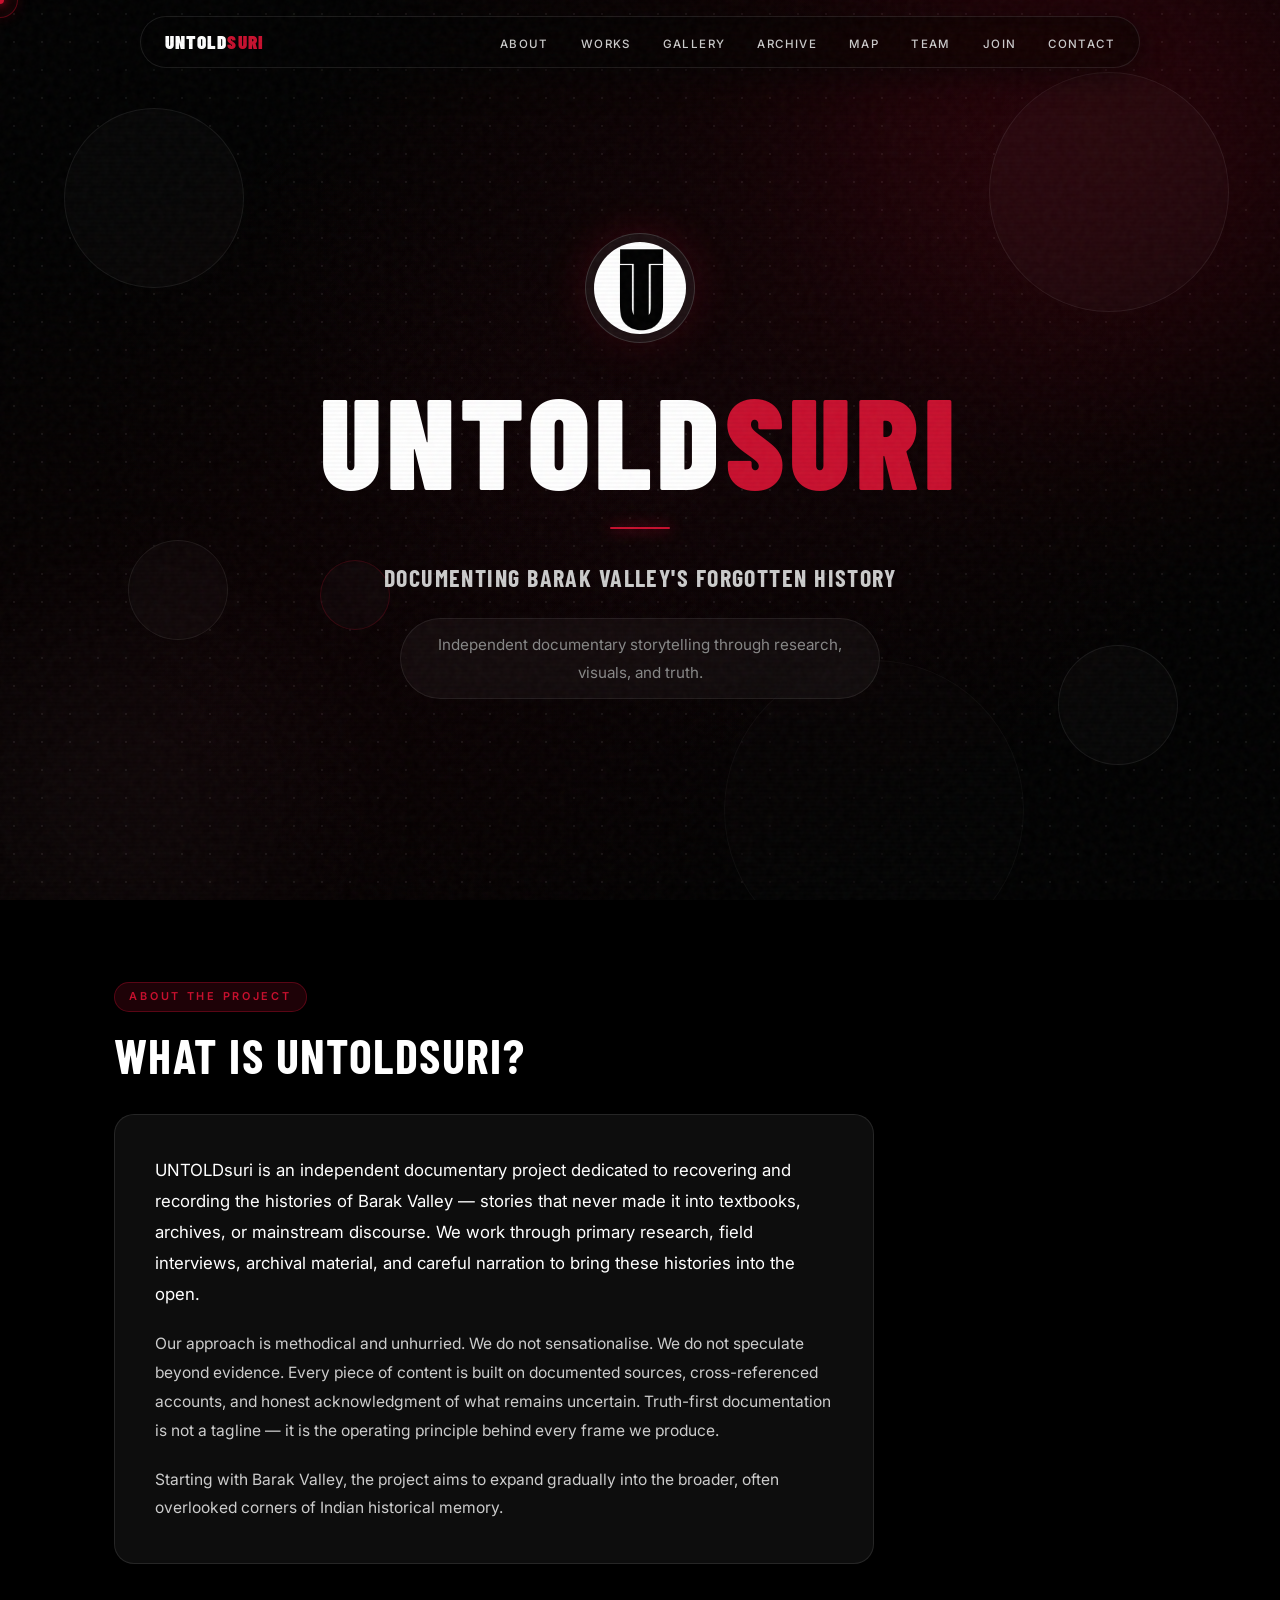
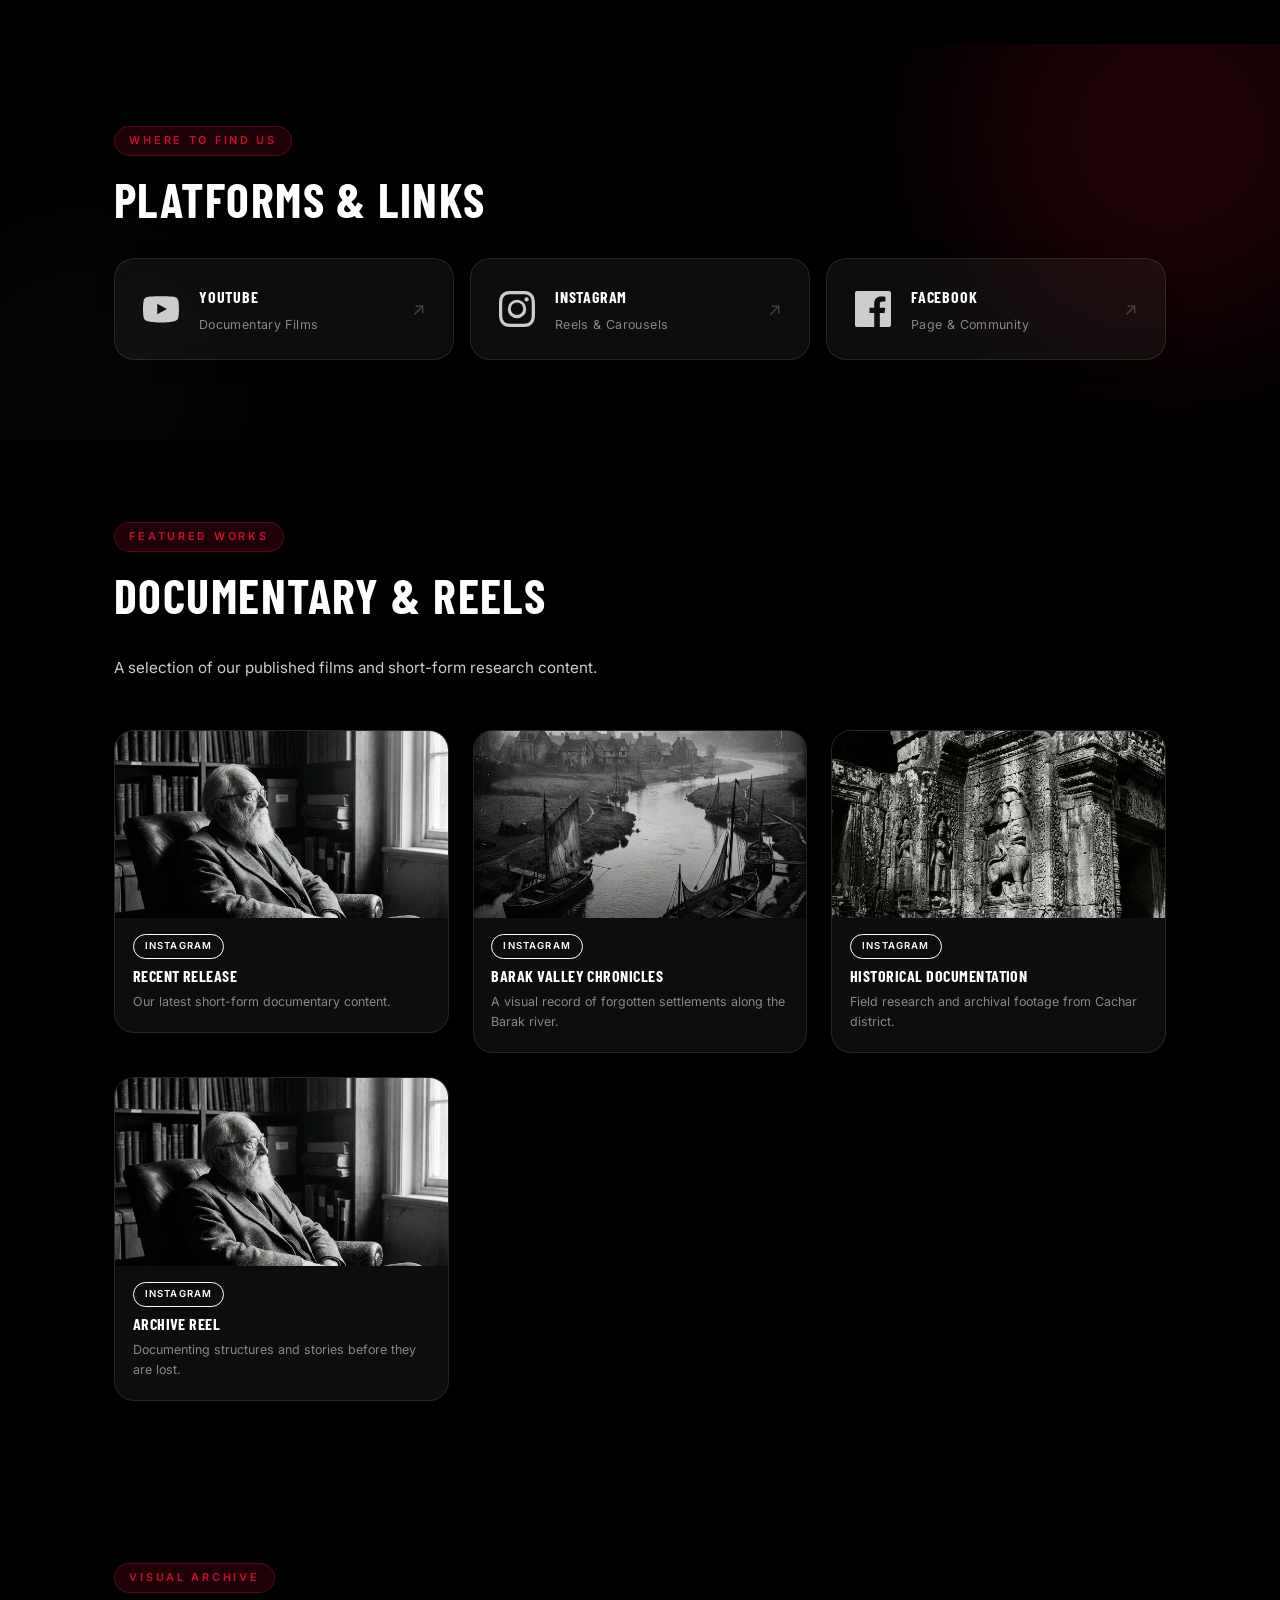
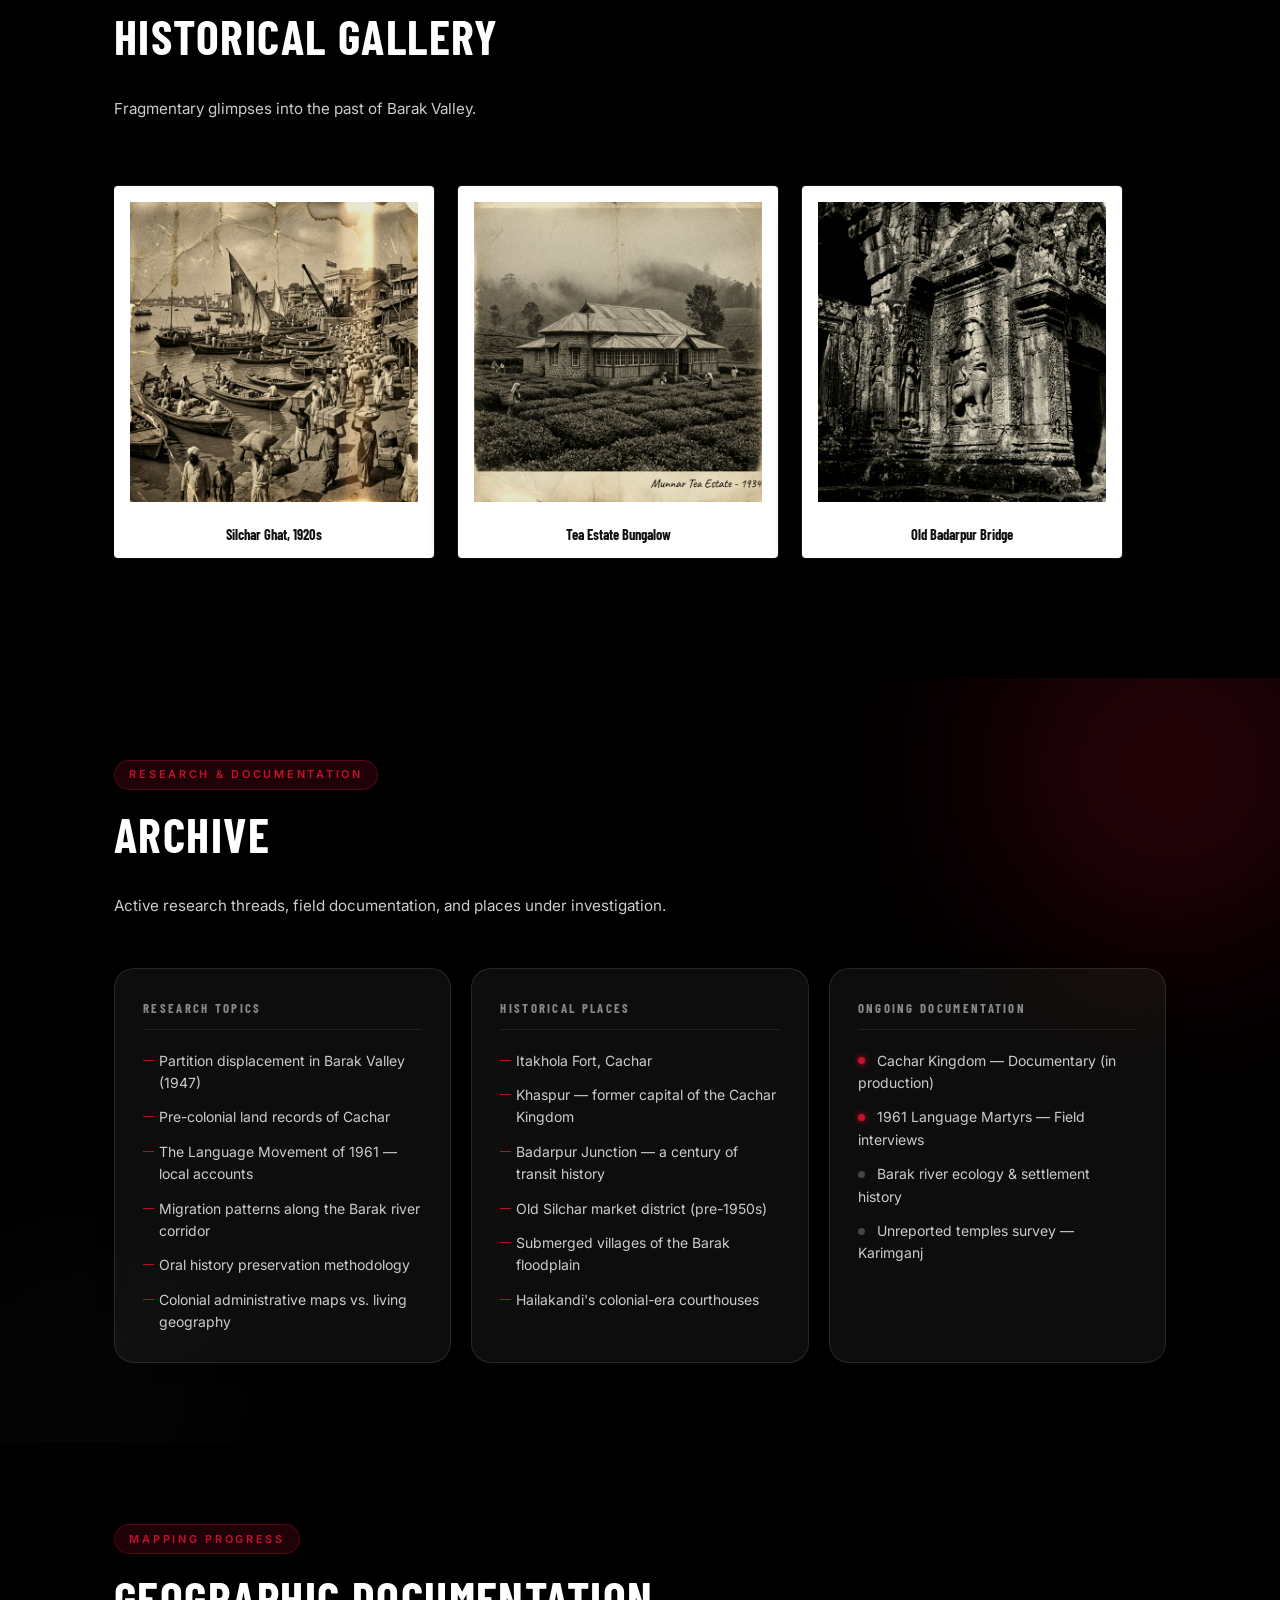
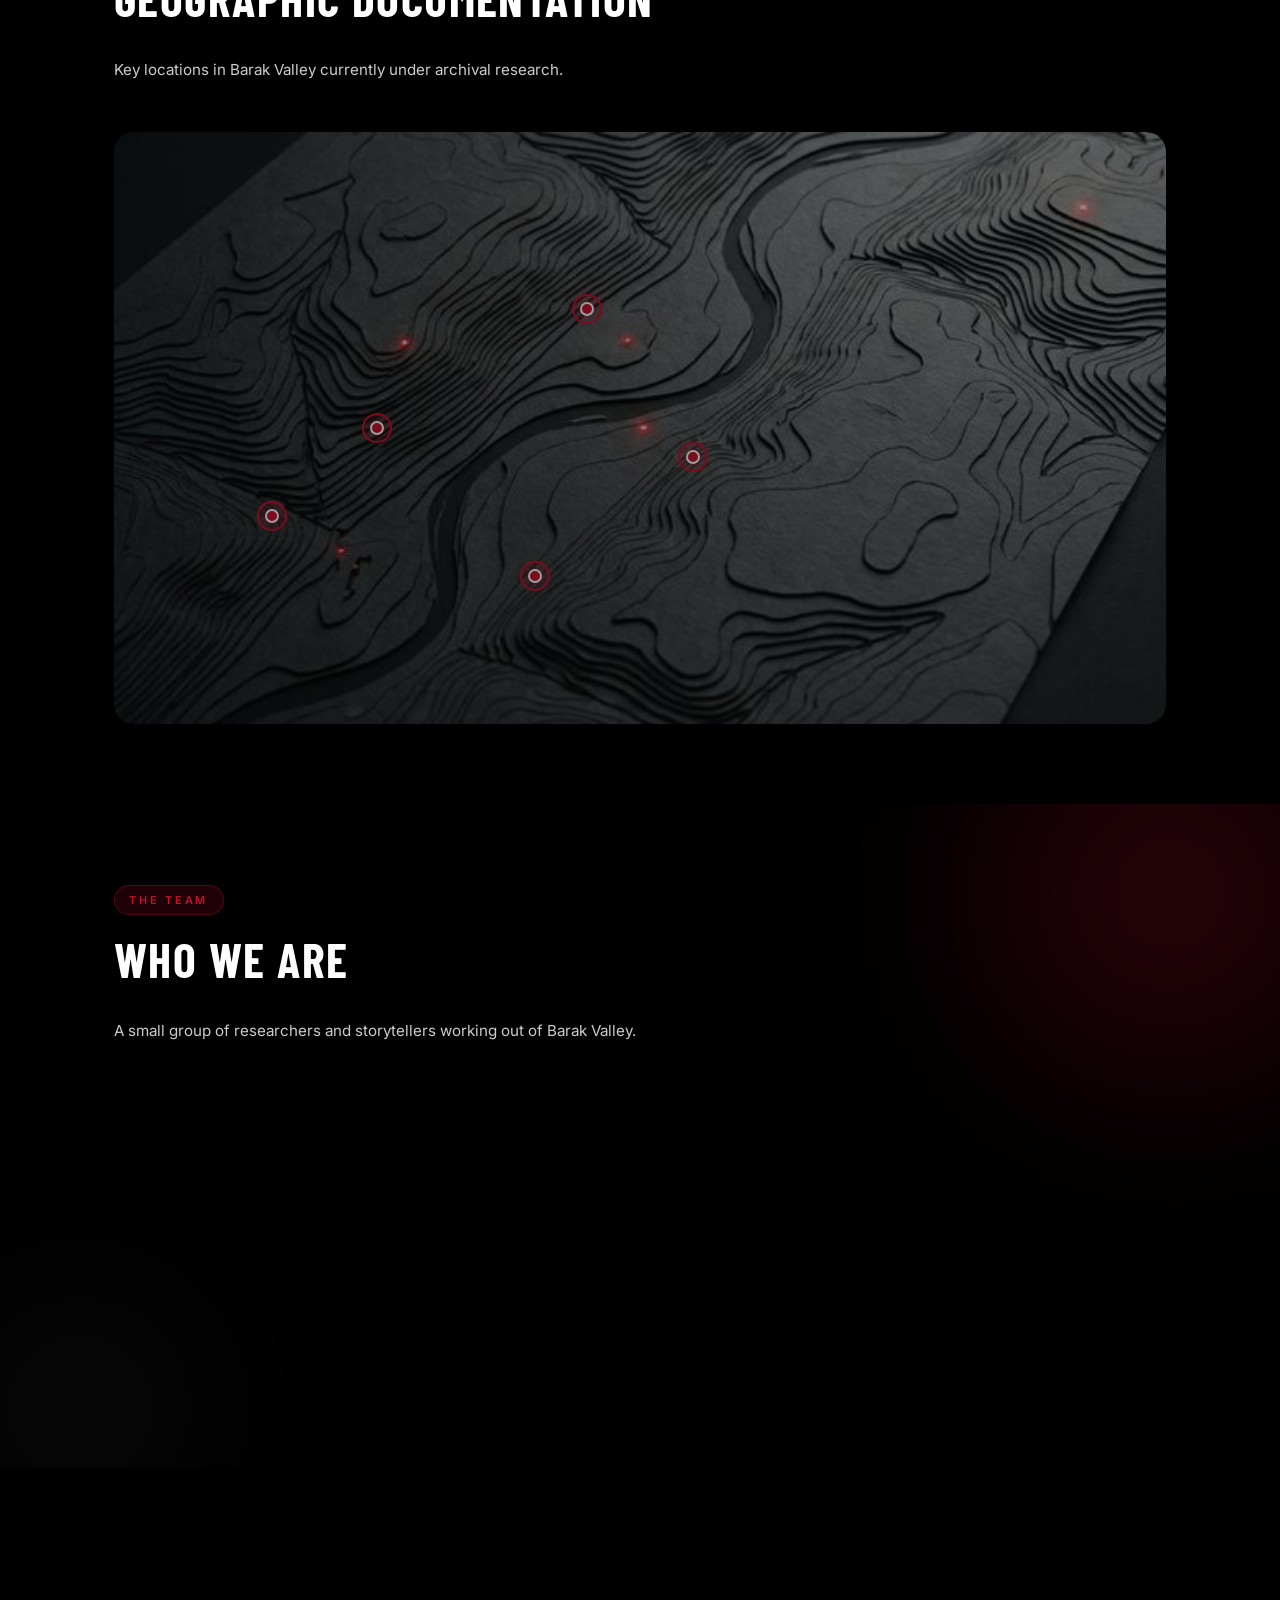
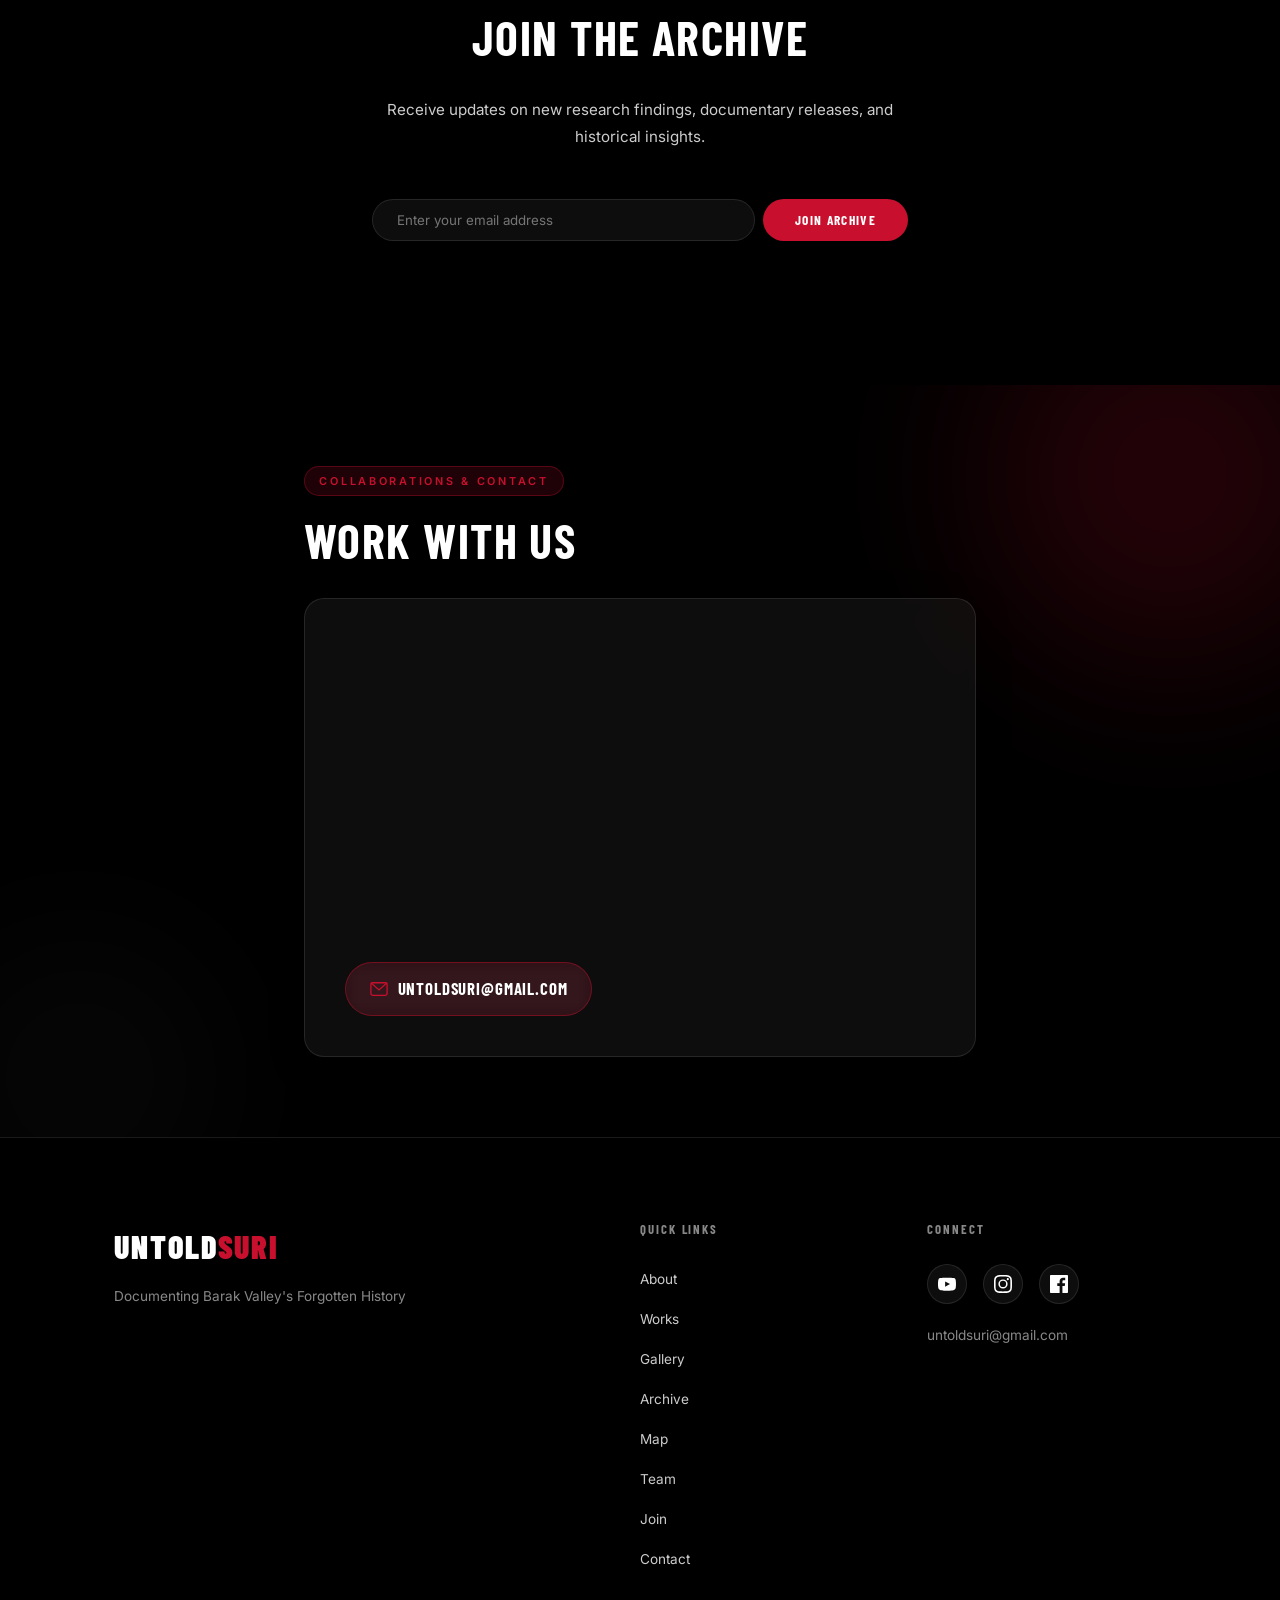
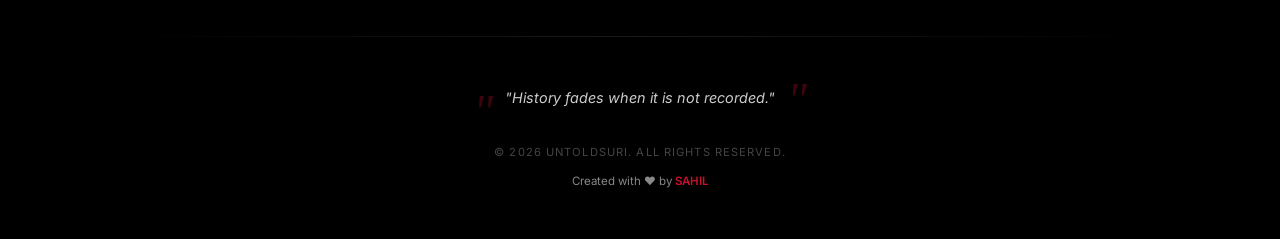
==== index.html @ 42d50683 "Technical SEO & Content Strategy: Static H1, Meta refinement, Sitemap, Robots, and descriptive Image" ====
<!DOCTYPE html>
<html lang="en">

<head>
  <meta charset="UTF-8" />
  <meta name="viewport" content="width=device-width, initial-scale=1.0" />
  <meta name="description"
    content="Independent research archive documenting the lost history, cinematic stories, and cultural heritage of Barak Valley. Explore our films, research papers, and visual archives." />
  <title>UNTOLDsuri | Documenting the Forgotten History of Barak Valley</title>
  <link rel="canonical" href="https://untold-suri.vercel.app/" />

  <!-- Preload Critical Assets -->
  <link rel="preload" href="Logo/logo.jpg" as="image" fetchpriority="high" />
  <link rel="preload"
    href="https://fonts.googleapis.com/css2?family=Barlow+Condensed:wght@700;900&family=Inter:wght@400;500&display=swap"
    as="style" />
  <link rel="preconnect" href="https://fonts.googleapis.com" />
  <link rel="preconnect" href="https://fonts.gstatic.com" crossorigin />

  <!-- Open Graph / Facebook -->
  <meta property="og:type" content="website" />
  <meta property="og:url" content="https://untold-suri.vercel.app/" />
  <meta property="og:title" content="UNTOLDsuri – Barak Valley's Forgotten History" />
  <meta property="og:description"
    content="Documenting the lost histories of Barak Valley through primary research and cinematic documentary storytelling." />
  <meta property="og:image" content="https://untold-suri.vercel.app/assets/img/og-image.jpg" />

  <!-- Twitter -->
  <meta property="twitter:card" content="summary_large_image" />
  <meta property="twitter:url" content="https://untold-suri.vercel.app/" />
  <meta property="twitter:title" content="UNTOLDsuri – Barak Valley's Forgotten History" />
  <meta property="twitter:description"
    content="Documenting the lost histories of Barak Valley through primary research and cinematic documentary storytelling." />
  <meta property="twitter:image" content="https://untold-suri.vercel.app/assets/img/og-image.jpg" />

  <!-- Fonts: Non-render-blocking -->
  <link
    href="https://fonts.googleapis.com/css2?family=Barlow+Condensed:wght@700;900&family=Inter:wght@400;500&display=swap"
    rel="stylesheet" media="print" onload="this.media='all'" />
  <noscript>
    <link
      href="https://fonts.googleapis.com/css2?family=Barlow+Condensed:wght@700;900&family=Inter:wght@400;500&display=swap"
      rel="stylesheet" />
  </noscript>

  <!-- Critical CSS: Inlined to eliminate render-blocking penalty -->
  <style>
    :root {
      --black: #000000;
      --white: #ffffff;
      --red: #c8102e;
      --red-dim: rgba(200, 16, 46, 0.15);
      --red-glow: rgba(200, 16, 46, 0.35);
      --glass-bg: rgba(255, 255, 255, 0.05);
      --glass-bg-md: rgba(255, 255, 255, 0.08);
      --glass-border: rgba(255, 255, 255, 0.1);
      --glass-blur: 14px;
      --font-display: 'Barlow Condensed', 'Arial Narrow', sans-serif;
      --font-body: 'Inter', 'Helvetica Neue', Arial, sans-serif;
      --max-w: 1100px;
      --section-pad: 5rem 1.5rem;
    }

    *,
    *::before,
    *::after {
      box-sizing: border-box;
      margin: 0;
      padding: 0;
    }

    body {
      background: var(--black);
      color: var(--white);
      font-family: var(--font-body);
      overflow-x: hidden;
    }

    .loader {
      position: fixed;
      inset: 0;
      background: var(--black);
      z-index: 99999;
      display: flex;
      align-items: center;
      justify-content: center;
      transition: opacity 0.8s;
    }

    .loader-content {
      text-align: center;
    }

    .loader-logo {
      font-family: var(--font-display);
      font-size: 2.5rem;
      font-weight: 900;
      letter-spacing: 0.15em;
      text-transform: uppercase;
      color: var(--white);
    }

    .loader-logo span {
      color: var(--red);
    }

    .loader-bar {
      width: 140px;
      height: 2px;
      background: rgba(255, 255, 255, 0.1);
      margin: 0 auto 1rem;
      position: relative;
      overflow: hidden;
    }

    .loader-bar::after {
      content: '';
      position: absolute;
      top: 0;
      left: -100%;
      width: 100%;
      height: 100%;
      background: var(--red);
      box-shadow: 0 0 10px var(--red);
      animation: load 2s infinite;
    }

    @keyframes load {
      0% {
        left: -100%;
      }

      50% {
        left: 0;
      }

      100% {
        left: 100%;
      }
    }

    .hero {
      min-height: 100vh;
      display: flex;
      align-items: center;
      justify-content: center;
      position: relative;
      overflow: hidden;
    }
  </style>

  <!-- Main Stylesheet: Deferred -->
  <link rel="stylesheet" href="assets/css/style.css?v=1.0.3" media="print" onload="this.media='all'" />
  <noscript>
    <link rel="stylesheet" href="assets/css/style.css?v=1.0.3">
  </noscript>

  <!-- Favicon -->
  <link rel="icon" type="image/jpeg" href="Logo/logo.jpg" sizes="192x192" />
</head>

<body>

  <!-- Preloader -->
  <div id="loader" class="loader">
    <div class="loader-content">
      <div class="loader-logo">UNTOLD<span>suri</span></div>
      <div class="loader-bar"></div>
      <p>Accessing Archive...</p>
    </div>
  </div>

  <!-- Noise Layers -->
  <div class="film-grain"></div>
  <div class="scanlines"></div>

  <!-- Cursor tracer -->
  <div id="cursor-dot" aria-hidden="true"></div>
  <div id="cursor-ring" aria-hidden="true"></div>

  <!-- Scroll Progress & Back to Top -->
  <div id="scroll-progress"></div>
  <button id="back-to-top" class="back-to-top" aria-label="Back to top">
    <svg viewBox="0 0 24 24" fill="none" stroke="currentColor" stroke-width="2">
      <path d="M12 19V5M5 12l7-7 7 7" />
    </svg>
  </button>

  <!-- ═══════════════════════════════════════ NAV ═══ -->
  <nav id="site-nav" class="site-nav" aria-label="Primary navigation"></nav>

  <!-- ════════════════════════════════════ HERO ═══ -->
  <header class="hero" id="top">
    <div class="hero-bubbles" aria-hidden="true">
      <span></span><span></span><span></span>
      <span></span><span></span><span></span>
    </div>
    <div id="hero-inner" class="hero-inner">
      <!-- Static SEO H1: Crawler visibility before JS executes -->
      <h1 class="hero-title v-hidden">UNTOLDsuri: Barak Valley History & Research Archive</h1>
    </div>
  </header>

  <main>

    <!-- ══════════════════════════════════ ABOUT ═══ -->
    <section class="section" id="about">
      <div class="container">
        <span class="section-label">About the Project</span>
        <h2 class="section-title">What is UNTOLDsuri?</h2>
        <div id="about-body" class="about-body"></div>
      </div>
    </section>

    <!-- ════════════════════════════════ PLATFORMS ═══ -->
    <section class="section section-alt" id="platforms">
      <div class="bubble-bg" aria-hidden="true"></div>
      <div class="container">
        <span class="section-label">Where to Find Us</span>
        <h2 class="section-title">Platforms &amp; Links</h2>
        <div id="platform-grid" class="platform-grid"></div>
      </div>
    </section>

    <!-- ══════════════════════════════════ WORKS ═══ -->
    <section class="section" id="works">
      <div class="container">
        <span class="section-label">Featured Works</span>
        <h2 class="section-title">Documentary &amp; Reels</h2>
        <p class="section-intro">A selection of our published films and short-form research content.</p>
        <div id="works-grid" class="works-grid"></div>
      </div>
    </section>

    <!-- ════════════════════════════════ GALLERY ═══ -->
    <section class="section" id="gallery">
      <div class="container">
        <span class="section-label">Visual Archive</span>
        <h2 class="section-title">Historical Gallery</h2>
        <p class="section-intro">Fragmentary glimpses into the past of Barak Valley.</p>
        <div id="gallery-scroller" class="gallery-scroller"></div>
      </div>
    </section>

    <!-- ══════════════════════════════ RESEARCH ═══ -->
    <section class="section section-alt" id="research">
      <div class="bubble-bg" aria-hidden="true"></div>
      <div class="container">
        <span class="section-label">Research &amp; Documentation</span>
        <h2 class="section-title">Archive</h2>
        <p class="section-intro">Active research threads, field documentation, and places under investigation.</p>
        <div class="archive-grid">
          <div class="archive-col">
            <h3 class="archive-col-title">Research Topics</h3>
            <ul id="research-topics" class="archive-list"></ul>
          </div>
          <div class="archive-col">
            <h3 class="archive-col-title">Historical Places</h3>
            <ul id="research-places" class="archive-list"></ul>
          </div>
          <div class="archive-col">
            <h3 class="archive-col-title">Ongoing Documentation</h3>
            <ul id="research-ongoing" class="archive-list"></ul>
          </div>
        </div>
      </div>
    </section>

    <!-- ══════════════════════════════════ MAP ═══ -->
    <section class="section" id="map">
      <div class="container map-container">
        <span class="section-label">Mapping Progress</span>
        <h2 id="map-title" class="section-title"></h2>
        <p id="map-desc" class="section-intro"></p>
        <div class="map-wrapper glass-card">
          <div id="map-canvas" class="map-canvas">
            <!-- Pins will be injected here -->
          </div>
          <div class="map-overlay"></div>
        </div>
      </div>
    </section>

    <!-- ════════════════════════════════════ TEAM ═══ -->
    <section class="section section-alt" id="team">
      <div class="bubble-bg" aria-hidden="true"></div>
      <div class="container">
        <span class="section-label">The Team</span>
        <h2 class="section-title">Who We Are</h2>
        <p class="section-intro">A small group of researchers and storytellers working out of Barak Valley.</p>
        <div id="team-grid" class="team-grid"></div>
      </div>
    </section>

    <!-- ══════════════════════════════ NEWSLETTER ═══ -->
    <section class="section" id="newsletter">
      <div class="container">
        <div class="newsletter-glass glass-card">
          <h2 id="news-title" class="section-title"></h2>
          <p id="news-desc" class="section-intro"></p>
          <form id="newsletter-form" class="newsletter-form">
            <input type="email" id="news-email" required placeholder="">
            <button type="submit" class="btn-red">Join Archive</button>
          </form>
          <div id="news-status" class="news-status"></div>
        </div>
      </div>
    </section>

    <!-- ══════════════════════════════════ CONTACT ═══ -->
    <section class="section section-alt" id="contact">
      <div class="bubble-bg" aria-hidden="true"></div>
      <div class="container contact-wrap">
        <span class="section-label">Collaborations &amp; Contact</span>
        <h2 class="section-title">Work With Us</h2>
        <div class="contact-glass">
          <div id="contact-body"></div>
          <a id="contact-email-link" href="#" class="contact-email">
            <svg viewBox="0 0 20 20" fill="none" stroke="currentColor" stroke-width="1.5" aria-hidden="true">
              <rect x="1" y="3" width="18" height="14" rx="2" />
              <polyline points="1,3 10,11 19,3" />
            </svg>
            <span class="contact-email-text"></span>
          </a>
        </div>
      </div>
    </section>

  </main>

  <!-- Fullscreen Lightbox -->
  <div id="lightbox" class="lightbox" role="dialog" aria-modal="true" aria-label="Image gallery viewer">
    <button class="lightbox-close" aria-label="Close viewer">✕</button>
    <button class="lightbox-prev lightbox-btn" aria-label="Previous image">❮</button>
    <button class="lightbox-next lightbox-btn" aria-label="Next image">❯</button>
    <div class="lightbox-content">
      <img src="" alt="Archival photograph" id="lightbox-img">
      <div id="lightbox-caption" class="lightbox-caption"></div>
    </div>
  </div>

  <footer class="site-footer">
    <div class="container">
      <div class="footer-grid">
        <div class="footer-col brand-col">
          <p id="footer-brand" class="footer-brand"></p>
          <p id="footer-tagline" class="footer-tagline"></p>
        </div>
        <div class="footer-col">
          <h4 class="footer-label">Quick Links</h4>
          <ul id="footer-nav" class="footer-nav-list"></ul>
        </div>
        <div class="footer-col">
          <h4 class="footer-label">Connect</h4>
          <div id="footer-socials"></div>
        </div>
      </div>

      <div class="footer-divider"></div>

      <div class="footer-bottom">
        <blockquote id="footer-quote" class="footer-quote"></blockquote>
        <div class="footer-meta">
          <p id="footer-copy" class="footer-copy"></p>
          <p id="footer-dev" class="footer-dev"></p>
        </div>
      </div>
    </div>
  </footer>

  <!-- Config (edit this to change all site content) -->
  <script src="assets/js/config.js"></script>
  <!-- Renderer + cursor logic -->
  <script src="assets/js/main.js?v=1.0.3" defer></script>

</body>

</html>
---- assets/css/style.css ----
/* ═══════════════════════════════════════════════════════
   UNTOLDsuri — Glassmorphism + Bubble Edition
   Palette: #000 bg · #fff text · #c8102e red · glass overlays
   Fonts:   Barlow Condensed (display) · Inter (body)
   ═══════════════════════════════════════════════════════ */

/* ── Reset & Base ──────────────────────────────────────── */
*,
*::before,
*::after {
  box-sizing: border-box;
  margin: 0;
  padding: 0;
}

:root {
  --black: #000000;
  --white: #ffffff;
  --red: #c8102e;
  --red-dim: rgba(200, 16, 46, 0.15);
  --red-glow: rgba(200, 16, 46, 0.35);

  /* Glass tokens */
  --glass-bg: rgba(255, 255, 255, 0.05);
  --glass-bg-md: rgba(255, 255, 255, 0.08);
  --glass-bg-hv: rgba(255, 255, 255, 0.1);
  --glass-border: rgba(255, 255, 255, 0.1);
  --glass-blur: 14px;

  /* Greys */
  --g1: #111111;
  --g2: #1a1a1a;
  --g3: rgba(255, 255, 255, 0.08);
  --g4: #444444;
  --g5: #888888;
  --g6: #cccccc;

  --font-display: 'Barlow Condensed', 'Arial Narrow', sans-serif;
  --font-body: 'Inter', 'Helvetica Neue', Arial, sans-serif;
  --max-w: 1100px;
  --section-pad: 5rem 1.5rem;
  /* Reduced from 8rem */
  --radius-card: 20px;
  --radius-pill: 999px;
}

/* ── Cinematic Preloader ─────────────────────────────── */
.loader {
  position: fixed;
  inset: 0;
  background: var(--black);
  z-index: 99999;
  display: flex;
  align-items: center;
  justify-content: center;
  transition: opacity 0.8s cubic-bezier(0.77, 0, 0.175, 1);
}

.loader-content {
  text-align: center;
}

.loader-logo {
  font-family: var(--font-display);
  font-size: 2.5rem;
  font-weight: 900;
  letter-spacing: 0.15em;
  text-transform: uppercase;
  margin-bottom: 1.5rem;
  color: var(--white);
}

.loader-logo span {
  color: var(--red);
}

.loader-bar {
  width: 140px;
  height: 2px;
  background: rgba(255, 255, 255, 0.1);
  margin: 0 auto 1rem;
  position: relative;
  overflow: hidden;
}

.loader-bar::after {
  content: '';
  position: absolute;
  top: 0;
  left: -100%;
  width: 100%;
  height: 100%;
  background: var(--red);
  box-shadow: 0 0 10px var(--red);
  animation: load 2s infinite cubic-bezier(0.77, 0, 0.175, 1);
}

@keyframes load {
  0% {
    left: -100%;
  }

  50% {
    left: 0;
  }

  100% {
    left: 100%;
  }
}

.loader-content p {
  font-size: 0.65rem;
  letter-spacing: 0.3em;
  text-transform: uppercase;
  color: var(--g5);
}

/* ── Visual Noise Fixes ─────────────────────────────── */
.film-grain {
  position: fixed;
  inset: 0;
  z-index: 9999;
  pointer-events: none;
  background-image: url("data:image/svg+xml,%3Csvg viewBox='0 0 200 200' xmlns='http://www.w3.org/2000/svg'%3E%3Cfilter id='noiseFilter'%3E%3CfeTurbulence type='fractalNoise' baseFrequency='0.65' numOctaves='3' stitchTiles='stitch'/%3E%3C/filter%3E%3Crect width='100%25' height='100%25' filter='url(%23noiseFilter)'/%3E%3C/svg%3E");
  opacity: 0.04;
  animation: jitter 0.2s steps(4) infinite;
}

@keyframes jitter {
  0% {
    transform: translate(0, 0);
  }

  25% {
    transform: translate(-0.5%, -0.5%);
  }

  50% {
    transform: translate(0.5%, 0.5%);
  }

  75% {
    transform: translate(-0.5%, 0.5%);
  }

  100% {
    transform: translate(0, 0);
  }
}

.scanlines {
  position: fixed;
  inset: 0;
  z-index: 9998;
  pointer-events: none;
  background: linear-gradient(to bottom,
      transparent 50%,
      rgba(0, 0, 0, 0.1) 50%);
  background-size: 100% 4px;
  opacity: 0.2;
}

/* ── Reveal Animations ───────────────────────────────── */
.reveal {
  opacity: 0;
  transform: translateY(40px);
  transition: opacity 1s cubic-bezier(0.2, 0, 0.2, 1), transform 1s cubic-bezier(0.2, 0, 0.2, 1);
}

.reveal.active {
  opacity: 1;
  transform: translateY(0);
}

/* ── UI Elements ─────────────────────────────────────── */
#scroll-progress {
  position: fixed;
  top: 0;
  left: 0;
  height: 3px;
  background: var(--red);
  box-shadow: 0 0 10px var(--red);
  z-index: 10000;
  width: 0%;
  transition: width 0.1s linear;
}

.back-to-top {
  position: fixed;
  bottom: 2rem;
  right: 2rem;
  width: 48px;
  height: 48px;
  border-radius: 50%;
  background: var(--glass-bg-md);
  backdrop-filter: blur(10px);
  -webkit-backdrop-filter: blur(10px);
  border: 1px solid var(--glass-border);
  color: var(--white);
  display: flex;
  align-items: center;
  justify-content: center;
  z-index: 100;
  opacity: 0;
  pointer-events: none;
  transition: all 0.4s cubic-bezier(0.175, 0.885, 0.32, 1.275);
  transform: translateY(20px);
}

.back-to-top.visible {
  opacity: 1;
  pointer-events: auto;
  transform: translateY(0);
}

.back-to-top:hover {
  background: var(--red);
  border-color: var(--red);
  box-shadow: 0 0 20px var(--red-glow);
  transform: translateY(-5px);
}

.back-to-top svg {
  width: 20px;
  height: 20px;
}

/* ── SEO Utilities ──────────────────────────────────────── */
.v-hidden {
  position: absolute;
  width: 1px;
  height: 1px;
  padding: 0;
  margin: -1px;
  overflow: hidden;
  clip: rect(0, 0, 0, 0);
  white-space: nowrap;
  border: 0;
}

html {
  scroll-behavior: smooth;
  font-size: 16px;
}


body {
  background: var(--black);
  color: var(--white);
  font-family: var(--font-body);
  font-size: 1rem;
  line-height: 1.75;
  -webkit-font-smoothing: antialiased;
  overflow-x: hidden;
  /* ─ Rich background: dot-grid over pure black ─ */
  background-image:
    radial-gradient(circle at 70% 15%, rgba(200, 16, 46, 0.07) 0%, transparent 55%),
    radial-gradient(circle at 15% 80%, rgba(200, 16, 46, 0.05) 0%, transparent 45%),
    radial-gradient(circle at 50% 50%, rgba(80, 20, 30, 0.12) 0%, transparent 70%),
    radial-gradient(rgba(255, 255, 255, 0.07) 1px, transparent 1px);
  background-size: 100% 100%, 100% 100%, 100% 100%, 28px 28px;
  background-attachment: fixed, fixed, fixed, fixed;
}

img {
  display: block;
  max-width: 100%;
}

a {
  color: inherit;
  text-decoration: none;
}

ul {
  list-style: none;
}

/* ── Custom Cursor ────────────────────────────────────── */
/* Hide default cursor everywhere except text inputs */
body,
a,
button,
[role="button"] {
  cursor: none;
}

input,
textarea,
select {
  cursor: text;
}

/* Inner dot — pixel-accurate via rAF, no position CSS transition */
#cursor-dot {
  position: fixed;
  top: 0;
  left: 0;
  width: 8px;
  height: 8px;
  border-radius: 50%;
  background: var(--red);
  box-shadow: 0 0 10px var(--red), 0 0 20px rgba(200, 16, 46, 0.5);
  pointer-events: none;
  z-index: 200000;
  /* Only animate size changes, NOT position */
  transition: width 0.2s, height 0.2s, opacity 0.3s;
  will-change: transform;
}

/* Outer ring — slow trailing bubble, no position CSS transition */
#cursor-ring {
  position: fixed;
  top: 0;
  left: 0;
  width: 36px;
  height: 36px;
  border-radius: 50%;
  background: rgba(200, 16, 46, 0.06);
  backdrop-filter: blur(4px);
  -webkit-backdrop-filter: blur(4px);
  border: 1px solid rgba(200, 16, 46, 0.4);
  box-shadow: 0 0 14px rgba(200, 16, 46, 0.15), inset 0 0 10px rgba(255, 255, 255, 0.03);
  pointer-events: none;
  z-index: 199999;
  /* Only animate size/color, NOT position */
  transition: width 0.25s ease, height 0.25s ease, border-color 0.2s, box-shadow 0.2s, opacity 0.3s;
  will-change: transform;
}

/* Hover state — ring expands on interactive elements */
body.cursor-hover #cursor-ring {
  width: 52px;
  height: 52px;
  border-color: var(--red);
  box-shadow: 0 0 24px rgba(200, 16, 46, 0.35), inset 0 0 14px rgba(255, 255, 255, 0.04);
}

body.cursor-hover #cursor-dot {
  width: 5px;
  height: 5px;
  box-shadow: 0 0 16px var(--red), 0 0 30px rgba(200, 16, 46, 0.6);
}

/* ── Typography helpers ────────────────────────────────── */
.section-label {
  display: inline-block;
  font-family: var(--font-body);
  font-size: 0.68rem;
  font-weight: 600;
  letter-spacing: 0.25em;
  text-transform: uppercase;
  color: var(--red);
  background: var(--red-dim);
  border: 1px solid var(--red-glow);
  border-radius: var(--radius-pill);
  padding: 0.28rem 0.9rem;
  margin-bottom: 1.1rem;
}

.section-title {
  font-family: var(--font-display);
  font-size: clamp(2rem, 5vw, 3rem);
  font-weight: 700;
  letter-spacing: 0.03em;
  text-transform: uppercase;
  line-height: 1.1;
  margin-bottom: 2rem;
}

.section-intro {
  font-size: 0.95rem;
  color: var(--g6);
  max-width: 640px;
  margin-bottom: 3rem;
  line-height: 1.8;
}

/* ── Container ─────────────────────────────────────────── */
.container {
  max-width: var(--max-w);
  margin: 0 auto;
  padding: 0 1.5rem;
}

/* ── Sections ──────────────────────────────────────────── */
.section {
  padding: var(--section-pad);
  position: relative;
  overflow: hidden;
  /* Prevent parallax overflow */
}

.section>.container {
  position: relative;
  z-index: 1;
}

.section-alt {
  background: transparent;
}

/* ══════════════════════════════════════ BUBBLE ORBS ════ */
/* Ambient glow blobs attached to alternate sections */
.bubble-bg {
  position: absolute;
  inset: 0;
  pointer-events: none;
  overflow: hidden;
  z-index: 0;
}

.bubble-bg::before {
  content: '';
  position: absolute;
  width: 380px;
  height: 380px;
  border-radius: 50%;
  background: var(--red);
  filter: blur(90px);
  opacity: 0.18;
  top: -100px;
  right: -80px;
}

.bubble-bg::after {
  content: '';
  position: absolute;
  width: 280px;
  height: 280px;
  border-radius: 50%;
  background: rgba(180, 180, 180, 0.5);
  filter: blur(80px);
  opacity: 0.08;
  bottom: -80px;
  left: -60px;
}

/* ═══════════════════════════════════════════ NAV ═══════ */
.site-nav {
  position: fixed;
  top: 1rem;
  left: 50%;
  transform: translateX(-50%);
  width: calc(100% - 3rem);
  max-width: 1000px;
  z-index: 100;
  background: rgba(0, 0, 0, 0.55);
  backdrop-filter: blur(20px) saturate(180%);
  -webkit-backdrop-filter: blur(20px) saturate(180%);
  border: 1px solid var(--glass-border);
  border-radius: var(--radius-pill);
  display: flex;
  align-items: center;
  justify-content: space-between;
  padding: 0 1.5rem;
  height: 52px;
  box-shadow: 0 8px 32px rgba(0, 0, 0, 0.5);
}

.nav-brand {
  font-family: var(--font-display);
  font-size: 1.2rem;
  font-weight: 900;
  letter-spacing: 0.06em;
  text-transform: uppercase;
}

.nav-brand span {
  color: var(--red);
}

.nav-links {
  display: flex;
  gap: 2rem;
}

.nav-links a {
  font-size: 0.72rem;
  font-weight: 500;
  letter-spacing: 0.12em;
  text-transform: uppercase;
  color: var(--g6);
  transition: color 0.15s;
}

.nav-links a:hover,
.nav-links a.active {
  color: var(--white);
}

.nav-links a.active::after {
  content: '';
  position: absolute;
  bottom: -4px;
  left: 50%;
  width: 4px;
  height: 4px;
  background: var(--red);
  border-radius: 50%;
  transform: translateX(-50%);
  box-shadow: 0 0 8px var(--red);
}

.nav-links a {
  position: relative;
}

.nav-toggle {
  display: none;
  flex-direction: column;
  gap: 5px;
  background: none;
  border: none;
  cursor: pointer;
  padding: 4px;
}

.nav-toggle span {
  display: block;
  width: 22px;
  height: 1.5px;
  background: var(--white);
}

/* ═══════════════════════════════════════════ HERO ══════ */
.hero {
  min-height: 100svh;
  display: flex;
  align-items: center;
  justify-content: center;
  text-align: center;
  padding: 7rem 1.5rem 5rem;
  position: relative;
  overflow: hidden;
}

/* Ambient orbs behind hero */
.hero::before {
  content: '';
  position: absolute;
  width: 520px;
  height: 520px;
  border-radius: 50%;
  background: var(--red);
  filter: blur(120px);
  opacity: 0.14;
  top: -140px;
  right: -100px;
  pointer-events: none;
}

.hero::after {
  content: '';
  position: absolute;
  width: 400px;
  height: 400px;
  border-radius: 50%;
  background: rgba(200, 200, 200, 0.5);
  filter: blur(100px);
  opacity: 0.07;
  bottom: -100px;
  left: -80px;
  pointer-events: none;
}

/* Floating glass bubble decoratives */
.hero-bubbles {
  position: absolute;
  inset: 0;
  pointer-events: none;
  overflow: hidden;
}

.hero-bubbles span {
  position: absolute;
  border-radius: 50%;
  border: 1px solid rgba(255, 255, 255, 0.07);
  background: rgba(255, 255, 255, 0.025);
  backdrop-filter: blur(4px);
  -webkit-backdrop-filter: blur(4px);
}

.hero-bubbles span:nth-child(1) {
  width: 180px;
  height: 180px;
  top: 12%;
  left: 5%;
}

.hero-bubbles span:nth-child(2) {
  width: 100px;
  height: 100px;
  top: 60%;
  left: 10%;
}

.hero-bubbles span:nth-child(3) {
  width: 240px;
  height: 240px;
  top: 8%;
  right: 4%;
}

.hero-bubbles span:nth-child(4) {
  width: 120px;
  height: 120px;
  bottom: 15%;
  right: 8%;
}

.hero-bubbles span:nth-child(5) {
  width: 70px;
  height: 70px;
  bottom: 30%;
  left: 25%;
  border-color: rgba(200, 16, 46, 0.2);
}

.hero-bubbles span:nth-child(6) {
  width: 300px;
  height: 300px;
  bottom: -60px;
  right: 20%;
  opacity: 0.5;
}

.hero-inner {
  position: relative;
  z-index: 1;
  display: flex;
  flex-direction: column;
  align-items: center;
}

/* Logo with glass ring */
.hero-logo {
  width: 110px;
  height: 110px;
  object-fit: contain;
  border-radius: 50%;
  margin-bottom: 2rem;
  padding: 8px;
  background: rgba(255, 255, 255, 0.06);
  backdrop-filter: blur(10px);
  -webkit-backdrop-filter: blur(10px);
  border: 1px solid rgba(255, 255, 255, 0.15);
  box-shadow: 0 0 40px rgba(200, 16, 46, 0.22), 0 8px 32px rgba(0, 0, 0, 0.6);
}

.hero-title {
  font-family: var(--font-display);
  font-size: clamp(3.5rem, 12vw, 8rem);
  font-weight: 900;
  letter-spacing: 0.04em;
  text-transform: uppercase;
  line-height: 1;
  margin-bottom: 1.5rem;
}

.hero-title span {
  color: var(--red);
}

.red-rule {
  width: 60px;
  height: 2px;
  background: var(--red);
  box-shadow: 0 0 14px var(--red);
  margin: 0 auto 1.75rem;
  border-radius: 2px;
}

.hero-tagline {
  font-family: var(--font-display);
  font-size: clamp(1.1rem, 3vw, 1.5rem);
  font-weight: 700;
  letter-spacing: 0.06em;
  text-transform: uppercase;
  color: var(--g6);
  margin-bottom: 0.9rem;
}

/* Subtext as a glass pill */
.hero-sub {
  font-size: 0.95rem;
  color: var(--g5);
  max-width: 480px;
  line-height: 1.8;
  background: rgba(255, 255, 255, 0.04);
  backdrop-filter: blur(8px);
  -webkit-backdrop-filter: blur(8px);
  border: 1px solid rgba(255, 255, 255, 0.08);
  border-radius: var(--radius-pill);
  padding: 0.75rem 1.5rem;
  margin-top: 0.3rem;
}

/* ═══════════════════════════════════════════ ABOUT ════ */
.about-body {
  max-width: 760px;
  display: flex;
  flex-direction: column;
  gap: 1.25rem;
  background: var(--glass-bg);
  backdrop-filter: blur(var(--glass-blur));
  -webkit-backdrop-filter: blur(var(--glass-blur));
  border: 1px solid var(--glass-border);
  border-radius: var(--radius-card);
  padding: 2.5rem;
  box-shadow: 0 8px 32px rgba(0, 0, 0, 0.4);
}

.about-body p {
  font-size: 0.975rem;
  color: var(--g6);
  line-height: 1.85;
}

.about-body p.lead,
.about-body p:first-child {
  font-size: 1.05rem;
  color: var(--white);
}

/* ═══════════════════════════════════════ PLATFORMS ════ */
.platform-grid {
  display: grid;
  grid-template-columns: repeat(auto-fit, minmax(260px, 1fr));
  gap: 1rem;
}

.platform-card {
  display: flex;
  align-items: center;
  gap: 1.25rem;
  padding: 1.5rem 1.75rem;
  background: var(--glass-bg);
  backdrop-filter: blur(var(--glass-blur));
  -webkit-backdrop-filter: blur(var(--glass-blur));
  border: 1px solid var(--glass-border);
  border-radius: var(--radius-card);
  transition: background 0.2s, border-color 0.2s, box-shadow 0.2s, transform 0.2s;
  cursor: pointer;
  box-shadow: 0 4px 20px rgba(0, 0, 0, 0.3);
}

.platform-card:hover {
  background: var(--glass-bg-hv);
  border-color: rgba(200, 16, 46, 0.35);
  box-shadow: 0 0 30px rgba(200, 16, 46, 0.18), 0 8px 32px rgba(0, 0, 0, 0.4);
  transform: translateY(-3px);
}

.platform-icon {
  flex-shrink: 0;
  width: 36px;
  height: 36px;
  color: var(--g6);
}

.platform-icon svg {
  width: 100%;
  height: 100%;
}

.platform-info {
  flex: 1;
  display: flex;
  flex-direction: column;
  gap: 0.15rem;
}

.platform-info strong {
  font-family: var(--font-display);
  font-size: 1rem;
  font-weight: 700;
  letter-spacing: 0.05em;
  text-transform: uppercase;
}

.platform-info span {
  font-size: 0.78rem;
  color: var(--g5);
  letter-spacing: 0.03em;
}

.platform-arrow {
  font-size: 1.1rem;
  color: var(--g4);
  flex-shrink: 0;
  transition: color 0.15s, transform 0.15s;
}

.platform-card:hover .platform-arrow {
  color: var(--red);
  transform: translate(3px, -3px);
}

/* ═══════════════════════════════════════════ WORKS ════ */
/* Cinematic thumbnail grid — 3 columns desktop → 2 tablet → 1 mobile */
.works-grid {
  display: grid;
  grid-template-columns: repeat(auto-fit, minmax(320px, 1fr));
  gap: 1.5rem;
  align-items: start;
}

.work-card {
  background: var(--glass-bg);
  backdrop-filter: blur(var(--glass-blur));
  -webkit-backdrop-filter: blur(var(--glass-blur));
  border: 1px solid var(--glass-border);
  border-radius: var(--radius-card);
  overflow: hidden;
  display: flex;
  flex-direction: column;
  box-shadow: 0 4px 20px rgba(0, 0, 0, 0.3);
  transition: transform 0.3s cubic-bezier(0.2, 0, 0.2, 1), box-shadow 0.3s, border-color 0.3s;
}

.work-card:hover {
  transform: translateY(-8px);
  box-shadow: 0 20px 40px rgba(0, 0, 0, 0.6), 0 0 30px rgba(200, 16, 46, 0.15);
  border-color: rgba(200, 16, 46, 0.4);
}

.work-thumbnail-link {
  position: relative;
  width: 100%;
  aspect-ratio: 16/9;
  display: block;
  overflow: hidden;
  background: #111;
}

.work-thumbnail {
  width: 100%;
  height: 100%;
  object-fit: cover;
  transition: transform 0.6s cubic-bezier(0.2, 0, 0.2, 1);
  filter: grayscale(0.2);
}

.work-card:hover .work-thumbnail {
  transform: scale(1.05);
  filter: grayscale(0);
}

.play-overlay {
  position: absolute;
  inset: 0;
  display: flex;
  align-items: center;
  justify-content: center;
  background: rgba(0, 0, 0, 0.2);
  opacity: 0;
  transition: opacity 0.3s, background 0.3s;
}

.play-overlay svg {
  width: 60px;
  height: 60px;
  color: var(--white);
  filter: drop-shadow(0 0 15px rgba(0, 0, 0, 0.5));
  transition: transform 0.3s cubic-bezier(0.175, 0.885, 0.32, 1.275);
}

.work-card:hover .play-overlay {
  opacity: 1;
  background: rgba(0, 0, 0, 0.4);
}

.work-card:hover .play-overlay svg {
  transform: scale(1.1);
}

.work-meta {
  padding: 1rem 1.1rem 1.25rem;
  display: flex;
  flex-direction: column;
  gap: 0.45rem;
  flex: 1;
}

.badge {
  display: inline-block;
  font-size: 0.6rem;
  font-weight: 600;
  letter-spacing: 0.12em;
  text-transform: uppercase;
  padding: 0.2rem 0.7rem;
  border-radius: var(--radius-pill);
  border: 1px solid;
  align-self: flex-start;
}

.badge-youtube {
  color: var(--red);
  border-color: rgba(200, 16, 46, 0.5);
  background: rgba(200, 16, 46, 0.1);
}

.badge-instagram {
  color: var(--g6);
  border-color: rgba(255, 255, 255, 0.12);
  background: rgba(255, 255, 255, 0.05);
}

/* Keep legacy classes working too */
.badge-yt {
  color: var(--red);
  border-color: rgba(200, 16, 46, 0.5);
  background: rgba(200, 16, 46, 0.1);
}

.badge-ig {
  color: var(--g6);
  border-color: rgba(255, 255, 255, 0.12);
  background: rgba(255, 255, 255, 0.05);
}

.work-title {
  font-family: var(--font-display);
  font-size: 1rem;
  font-weight: 700;
  letter-spacing: 0.03em;
  text-transform: uppercase;
  line-height: 1.2;
}

.work-desc {
  font-size: 0.78rem;
  color: var(--g5);
  line-height: 1.6;
}

/* ═══════════════════════════════════════ RESEARCH ═════ */
.archive-grid {
  display: grid;
  grid-template-columns: repeat(auto-fit, minmax(260px, 1fr));
  gap: 1.25rem;
}

.archive-col {
  background: var(--glass-bg);
  backdrop-filter: blur(var(--glass-blur));
  -webkit-backdrop-filter: blur(var(--glass-blur));
  border: 1px solid var(--glass-border);
  border-radius: var(--radius-card);
  padding: 1.75rem;
  box-shadow: 0 4px 20px rgba(0, 0, 0, 0.3);
}

.archive-col-title {
  font-family: var(--font-display);
  font-size: 0.8rem;
  font-weight: 700;
  letter-spacing: 0.18em;
  text-transform: uppercase;
  color: var(--g5);
  border-bottom: 1px solid rgba(255, 255, 255, 0.08);
  padding-bottom: 0.6rem;
  margin-bottom: 1.25rem;
}

.archive-list {
  display: flex;
  flex-direction: column;
  gap: 0.75rem;
}

.archive-list li {
  font-size: 0.875rem;
  color: var(--g6);
  padding-left: 1rem;
  position: relative;
  line-height: 1.6;
}

.archive-list li::before {
  content: '—';
  position: absolute;
  left: 0;
  color: var(--red);
  font-size: 0.7rem;
  top: 0.18em;
}

.status-dot {
  display: inline-block;
  width: 7px;
  height: 7px;
  border-radius: 50%;
  background: var(--red);
  box-shadow: 0 0 6px var(--red);
  margin-right: 0.5rem;
  vertical-align: middle;
  position: relative;
  top: -1px;
}

.status-dot.status-pending {
  background: var(--g4);
  box-shadow: none;
}

.archive-list li:has(.status-dot)::before {
  display: none;
}

.archive-list li:has(.status-dot) {
  padding-left: 0;
}

/* ═══════════════════════════════════════════ TEAM ═════ */
.team-grid {
  display: grid;
  grid-template-columns: repeat(auto-fit, minmax(220px, 1fr));
  gap: 1.25rem;
}

.team-card {
  background: #fff;
  /* Paper look consistent with gallery */
  padding: 2rem 1.5rem;
  border-radius: 4px;
  display: flex;
  flex-direction: column;
  align-items: flex-start;
  gap: 1rem;
  box-shadow: 0 4px 20px rgba(0, 0, 0, 0.5), 0 0 0 1px rgba(255, 255, 255, 0.05);
  transition: all 0.3s cubic-bezier(0.2, 0, 0.2, 1);
  position: relative;
  overflow: hidden;
}

.team-card::before {
  content: '';
  position: absolute;
  inset: 0;
  background: url('https://www.transparenttextures.com/patterns/p6.png');
  opacity: 0.03;
  pointer-events: none;
}

.team-card:hover {
  transform: translateY(-8px) scale(1.02);
  border-color: var(--red);
  box-shadow: 0 15px 40px rgba(0, 0, 0, 0.7);
}

.team-name {
  font-family: var(--font-display);
  font-size: 1.1rem;
  font-weight: 700;
  letter-spacing: 0.05em;
  text-transform: uppercase;
  color: #111;
  /* Ink look */
}

.team-bio {
  font-size: 0.85rem;
  color: #444;
  /* Darker for paper legibility */
  line-height: 1.6;
  margin-top: 0.15rem;
}

/* Glass bubble avatar */
.team-avatar {
  width: 64px;
  height: 64px;
  border-radius: 50%;
  display: flex;
  align-items: center;
  justify-content: center;
  background: rgba(255, 255, 255, 0.05);
  backdrop-filter: blur(8px);
  -webkit-backdrop-filter: blur(8px);
  border: 1px solid rgba(255, 255, 255, 0.15);
  overflow: hidden;
  box-shadow: 0 0 20px rgba(200, 16, 46, 0.15);
}

.team-avatar svg {
  width: 60px;
  height: 60px;
}

.team-avatar img {
  width: 64px;
  height: 64px;
  object-fit: cover;
  filter: grayscale(100%);
}

.team-info {
  display: flex;
  flex-direction: column;
  gap: 0.35rem;
}

.team-name {
  font-family: var(--font-display);
  font-size: 1rem;
  font-weight: 700;
  letter-spacing: 0.05em;
  text-transform: uppercase;
}

/* Role as a pill badge */
.team-role {
  display: inline-block;
  font-size: 0.62rem;
  font-weight: 600;
  letter-spacing: 0.15em;
  text-transform: uppercase;
  color: var(--red);
  background: var(--red-dim);
  border: 1px solid rgba(200, 16, 46, 0.3);
  border-radius: var(--radius-pill);
  padding: 0.15rem 0.65rem;
  align-self: flex-start;
}

.team-bio {
  font-size: 0.8rem;
  color: var(--g5);
  line-height: 1.65;
  margin-top: 0.15rem;
}

/* ═══════════════════════════════════════ CONTACT ══════ */
.contact-wrap {
  max-width: 720px;
}

.contact-glass {
  background: var(--glass-bg);
  backdrop-filter: blur(var(--glass-blur));
  -webkit-backdrop-filter: blur(var(--glass-blur));
  border: 1px solid var(--glass-border);
  border-radius: var(--radius-card);
  padding: 2.5rem;
  box-shadow: 0 8px 32px rgba(0, 0, 0, 0.4);
  margin-top: 0.5rem;
}

.contact-body {
  font-size: 0.975rem;
  color: var(--g6);
  line-height: 1.85;
  margin-bottom: 1.1rem;
}

.contact-email {
  display: inline-flex;
  align-items: center;
  gap: 0.6rem;
  margin-top: 1.75rem;
  font-family: var(--font-display);
  font-size: 1.05rem;
  font-weight: 700;
  letter-spacing: 0.05em;
  text-transform: uppercase;
  color: var(--white);
  background: var(--red-dim);
  border: 1px solid rgba(200, 16, 46, 0.45);
  border-radius: var(--radius-pill);
  padding: 0.7rem 1.5rem;
  backdrop-filter: blur(8px);
  -webkit-backdrop-filter: blur(8px);
  transition: background 0.2s, box-shadow 0.2s, transform 0.15s;
}

.contact-email svg {
  width: 18px;
  height: 18px;
  flex-shrink: 0;
  color: var(--red);
}

.contact-email:hover {
  background: rgba(200, 16, 46, 0.25);
  box-shadow: 0 0 24px rgba(200, 16, 46, 0.3);
  transform: translateY(-2px);
}

/* ═══════════════════════════════════════════ FOOTER ════ */
.site-footer {
  background: rgba(0, 0, 0, 0.95);
  border-top: 1px solid var(--glass-border);
  backdrop-filter: blur(20px);
  padding: 5rem 1.5rem 3rem;
  margin-top: 0;
  /* Removed large margin */
}

.footer-grid {
  display: grid;
  grid-template-columns: 2fr 1fr 1fr;
  gap: 3rem;
  margin-bottom: 4rem;
}

.footer-label {
  font-family: var(--font-display);
  font-size: 0.8rem;
  font-weight: 700;
  letter-spacing: 0.15em;
  text-transform: uppercase;
  color: var(--g5);
  margin-bottom: 1.5rem;
}

.footer-brand {
  font-family: var(--font-display);
  font-size: 2rem;
  font-weight: 900;
  letter-spacing: 0.06em;
  text-transform: uppercase;
  margin-bottom: 0.75rem;
}

.footer-brand span {
  color: var(--red);
}

.footer-tagline {
  font-size: 0.85rem;
  color: var(--g5);
  max-width: 300px;
  line-height: 1.6;
}

.footer-nav-list {
  display: flex;
  flex-direction: column;
  gap: 0.75rem;
}

.footer-nav-list a {
  font-size: 0.85rem;
  color: var(--g6);
  transition: color 0.2s;
}

.footer-nav-list a:hover {
  color: var(--red);
}

#footer-socials {
  display: flex;
  flex-direction: column;
  gap: 1.25rem;
}

.footer-social-icons {
  display: flex;
  gap: 1rem;
}

.footer-social-icons a {
  width: 40px;
  height: 40px;
  border-radius: 50%;
  background: var(--glass-bg);
  border: 1px solid var(--glass-border);
  display: flex;
  align-items: center;
  justify-content: center;
  color: var(--white);
  transition: all 0.3s;
}

.footer-email-link {
  font-size: 0.85rem;
  color: var(--g5);
  transition: color 0.15s;
}

.footer-email-link:hover {
  color: var(--red);
}

.footer-social-icons a:hover {
  background: var(--red);
  border-color: var(--red);
  transform: translateY(-3px);
  box-shadow: 0 5px 15px var(--red-glow);
}

.footer-social-icons svg {
  width: 18px;
  height: 18px;
}

.footer-divider {
  height: 1px;
  background: linear-gradient(to right, transparent, var(--glass-border), transparent);
  margin-bottom: 3rem;
}

.footer-bottom {
  display: flex;
  flex-direction: column;
  align-items: center;
  gap: 2rem;
  text-align: center;
}

.footer-quote {
  font-size: 0.9rem;
  color: var(--g6);
  font-style: italic;
  max-width: 500px;
  line-height: 1.8;
  position: relative;
  padding: 0 2rem;
}

.footer-quote::before,
.footer-quote::after {
  content: '"';
  font-family: serif;
  font-size: 3rem;
  color: var(--red);
  opacity: 0.3;
  position: absolute;
}

.footer-quote::before {
  top: -1rem;
  left: 0;
}

.footer-quote::after {
  bottom: -2rem;
  right: 0;
}

.footer-meta {
  display: flex;
  flex-direction: column;
  gap: 0.5rem;
}

.footer-copy {
  font-size: 0.7rem;
  color: var(--g4);
  text-transform: uppercase;
  letter-spacing: 0.1em;
}

.footer-dev {
  font-size: 0.72rem;
  color: var(--g5);
}

.footer-dev a {
  color: var(--red);
  font-weight: 600;
  transition: color 0.15s;
}

.footer-dev a:hover {
  text-decoration: underline;
  color: var(--white);
}

/* Responsive Footer */
@media (max-width: 768px) {
  .footer-grid {
    grid-template-columns: 1fr;
    gap: 2.5rem;
    text-align: center;
  }

  .brand-col {
    display: flex;
    flex-direction: column;
    align-items: center;
  }

  .footer-social-icons {
    justify-content: center;
  }
}

/* ═══════════════════════════════════════ GALLERY ══════ */
.gallery-scroller {
  display: flex;
  gap: 1.5rem;
  overflow-x: auto;
  padding: 1rem 0 2.5rem;
  scrollbar-width: none;
  -ms-overflow-style: none;
}

.gallery-scroller::-webkit-scrollbar {
  display: none;
}

.gallery-card {
  flex: 0 0 320px;
  background: #fff;
  /* Paper look */
  padding: 1rem;
  padding-bottom: 3.5rem;
  border-radius: 4px;
  /* More like a printed photo */
  box-shadow: 0 10px 30px rgba(0, 0, 0, 0.5), 0 0 0 1px rgba(255, 255, 255, 0.1);
  overflow: hidden;
  transition: all 0.5s cubic-bezier(0.2, 0, 0.2, 1);
  position: relative;
  transform: rotate(var(--rot, 0deg));
}

.gallery-card:hover {
  transform: translateY(-15px) scale(1.05) rotate(0deg);
  z-index: 10;
  box-shadow: 0 20px 50px rgba(0, 0, 0, 0.8);
}

.gallery-img {
  width: 100%;
  aspect-ratio: 1/1;
  object-fit: cover;
  filter: sepia(0.3) contrast(1.1) brightness(0.9);
  transition: all 0.5s;
}

.gallery-card:hover .gallery-img {
  filter: sepia(0) contrast(1) brightness(1);
}

.gallery-info {
  position: absolute;
  bottom: 0.5rem;
  left: 1rem;
  right: 1rem;
  text-align: center;
}

.gallery-info h3 {
  font-family: var(--font-display);
  font-size: 0.9rem;
  margin-bottom: 0.2rem;
  color: #111;
  /* Ink look */
}

.gallery-info p {
  display: none;
  /* Hide in card, show in lightbox */
}

/* Lightbox styles */
.lightbox {
  position: fixed;
  inset: 0;
  background: rgba(0, 0, 0, 0.95);
  backdrop-filter: blur(15px);
  z-index: 100000;
  display: flex;
  align-items: center;
  justify-content: center;
  opacity: 0;
  pointer-events: none;
  transition: opacity 0.4s;
}

.lightbox.active {
  opacity: 1;
  pointer-events: auto;
}

.lightbox-content {
  max-width: 90vw;
  max-height: 80vh;
  position: relative;
  transform: scale(0.9);
  transition: transform 0.4s;
}

.lightbox.active .lightbox-content {
  transform: scale(1);
}

.lightbox-content img {
  width: 100%;
  height: auto;
  max-height: 80vh;
  object-fit: contain;
  box-shadow: 0 0 50px rgba(200, 16, 46, 0.2);
  border: 4px solid #fff;
}

.lightbox-caption {
  margin-top: 1.5rem;
  text-align: center;
  color: var(--white);
}

.lightbox-caption h3 {
  font-family: var(--font-display);
  font-size: 1.5rem;
  color: var(--red);
  margin-bottom: 0.5rem;
}

.lightbox-btn {
  position: absolute;
  top: 50%;
  transform: translateY(-50%);
  background: rgba(255, 255, 255, 0.05);
  border: 1px solid rgba(255, 255, 255, 0.1);
  color: #fff;
  width: 50px;
  height: 50px;
  border-radius: 50%;
  cursor: pointer;
  display: flex;
  align-items: center;
  justify-content: center;
  font-size: 1.5rem;
  transition: all 0.3s;
  z-index: 10;
}

.lightbox-btn:hover {
  background: var(--red);
  border-color: var(--red);
  box-shadow: 0 0 20px var(--red-glow);
}

.lightbox-prev {
  left: 2rem;
}

.lightbox-next {
  right: 2rem;
}

.lightbox-close {
  position: absolute;
  top: 2rem;
  right: 2rem;
  background: none;
  border: none;
  color: #fff;
  font-size: 2rem;
  cursor: pointer;
  z-index: 20;
}

/* ═══════════════════════════════════════ MAP ══════ */
.map-wrapper {
  position: relative;
  width: 100%;
  aspect-ratio: 16/9;
  background: #080808;
  border-radius: var(--radius-card);
  overflow: hidden;
}

.map-canvas {
  position: absolute;
  inset: 0;
  background: url('../img/map-bg.jpg') no-repeat center center;
  background-size: cover;
  opacity: 0.6;
}

.map-pin {
  position: absolute;
  width: 14px;
  height: 14px;
  background: var(--red);
  border: 2px solid white;
  border-radius: 50%;
  transform: translate(-50%, -50%);
  z-index: 2;
  box-shadow: 0 0 15px var(--red);
  cursor: pointer;
  transition: transform 0.3s;
}

.map-pin:hover {
  transform: translate(-50%, -50%) scale(1.5);
}

.map-pin::before {
  content: '';
  position: absolute;
  inset: -10px;
  border: 2px solid var(--red);
  border-radius: 50%;
  animation: pulse-ring 2s infinite;
}

@keyframes pulse-ring {
  0% {
    transform: scale(0.5);
    opacity: 0.8;
  }

  100% {
    transform: scale(2.5);
    opacity: 0;
  }
}

.map-pin::after {
  content: '';
  position: absolute;
  inset: -10px;
  border: 1px solid var(--red);
  border-radius: 50%;
  opacity: 0;
  animation: pulse 2s infinite;
}

@keyframes pulse {
  0% {
    transform: scale(0.5);
    opacity: 0.8;
  }

  100% {
    transform: scale(2.5);
    opacity: 0;
  }
}

.pin-label {
  position: absolute;
  top: 100%;
  left: 50%;
  transform: translateX(-50%);
  white-space: nowrap;
  font-family: var(--font-display);
  font-size: 0.75rem;
  letter-spacing: 0.1em;
  text-transform: uppercase;
  margin-top: 10px;
  background: rgba(0, 0, 0, 0.8);
  padding: 2px 8px;
  border-radius: 4px;
  opacity: 0;
  transition: opacity 0.3s;
  pointer-events: none;
}

.map-pin:hover .pin-label {
  opacity: 1;
}

/* ═══════════════════════════════════════ NEWSLETTER ═══ */
.newsletter-glass {
  max-width: 600px;
  margin: 0 auto;
  text-align: center;
  padding: 4rem 2rem;
}

.newsletter-form {
  display: flex;
  gap: 0.5rem;
  margin-top: 2rem;
}

.newsletter-form input {
  flex: 1;
  background: rgba(255, 255, 255, 0.05);
  border: 1px solid var(--glass-border);
  border-radius: var(--radius-pill);
  padding: 0.75rem 1.5rem;
  color: var(--white);
  font-family: var(--font-body);
}

.btn-red {
  background: var(--red);
  color: var(--white);
  border: none;
  border-radius: var(--radius-pill);
  padding: 0.75rem 2rem;
  font-family: var(--font-display);
  font-weight: 700;
  text-transform: uppercase;
  letter-spacing: 0.1em;
  cursor: pointer;
  transition: all 0.3s;
}

.btn-red:hover {
  background: #e01235;
  box-shadow: 0 0 20px var(--red-glow);
  transform: translateY(-2px);
}

/* ═══════════════════════════════════════ RESPONSIVE ════ */
@media (max-width: 768px) {
  :root {
    --section-pad: 4rem 1.25rem;
  }

  .site-nav {
    top: 0.75rem;
    width: calc(100% - 2rem);
  }

  .nav-links {
    display: none;
    position: fixed;
    top: 70px;
    left: 1rem;
    right: 1rem;
    background: rgba(0, 0, 0, 0.85);
    backdrop-filter: blur(20px);
    -webkit-backdrop-filter: blur(20px);
    border: 1px solid var(--glass-border);
    border-radius: 20px;
    flex-direction: column;
    gap: 0;
    padding: 0.5rem 0;
    box-shadow: 0 8px 32px rgba(0, 0, 0, 0.6);
  }

  .nav-links.open {
    display: flex;
  }

  .nav-links a {
    padding: 0.85rem 1.5rem;
    font-size: 0.8rem;
    border-bottom: 1px solid rgba(255, 255, 255, 0.05);
  }

  .nav-links a:last-child {
    border-bottom: none;
  }

  .nav-toggle {
    display: flex;
  }

  .hero-logo {
    width: 86px;
    height: 86px;
  }

  .platform-grid {
    grid-template-columns: 1fr;
  }

  .archive-grid {
    grid-template-columns: 1fr;
    gap: 1rem;
  }

  .works-grid {
    grid-template-columns: 1fr 1fr;
  }

  .about-body {
    padding: 1.75rem;
  }
}

@media (max-width: 900px) {
  .works-grid {
    grid-template-columns: repeat(2, 1fr);
  }
}

@media (max-width: 480px) {
  .works-grid {
    grid-template-columns: 1fr;
  }

  .team-grid {
    grid-template-columns: 1fr;
  }

  .hero-logo {
    width: 70px;
    height: 70px;
  }

  .hero-sub {
    border-radius: 16px;
  }

  .hero-bubbles span:nth-child(1) {
    width: 120px;
    height: 120px;
  }

  .hero-bubbles span:nth-child(3) {
    width: 160px;
    height: 160px;
  }

  .hero-bubbles span:nth-child(6) {
    display: none;
  }
}
---- assets/css/style.css ----
/* ═══════════════════════════════════════════════════════
   UNTOLDsuri — Glassmorphism + Bubble Edition
   Palette: #000 bg · #fff text · #c8102e red · glass overlays
   Fonts:   Barlow Condensed (display) · Inter (body)
   ═══════════════════════════════════════════════════════ */

/* ── Reset & Base ──────────────────────────────────────── */
*,
*::before,
*::after {
  box-sizing: border-box;
  margin: 0;
  padding: 0;
}

:root {
  --black: #000000;
  --white: #ffffff;
  --red: #c8102e;
  --red-dim: rgba(200, 16, 46, 0.15);
  --red-glow: rgba(200, 16, 46, 0.35);

  /* Glass tokens */
  --glass-bg: rgba(255, 255, 255, 0.05);
  --glass-bg-md: rgba(255, 255, 255, 0.08);
  --glass-bg-hv: rgba(255, 255, 255, 0.1);
  --glass-border: rgba(255, 255, 255, 0.1);
  --glass-blur: 14px;

  /* Greys */
  --g1: #111111;
  --g2: #1a1a1a;
  --g3: rgba(255, 255, 255, 0.08);
  --g4: #444444;
  --g5: #888888;
  --g6: #cccccc;

  --font-display: 'Barlow Condensed', 'Arial Narrow', sans-serif;
  --font-body: 'Inter', 'Helvetica Neue', Arial, sans-serif;
  --max-w: 1100px;
  --section-pad: 5rem 1.5rem;
  /* Reduced from 8rem */
  --radius-card: 20px;
  --radius-pill: 999px;
}

/* ── Cinematic Preloader ─────────────────────────────── */
.loader {
  position: fixed;
  inset: 0;
  background: var(--black);
  z-index: 99999;
  display: flex;
  align-items: center;
  justify-content: center;
  transition: opacity 0.8s cubic-bezier(0.77, 0, 0.175, 1);
}

.loader-content {
  text-align: center;
}

.loader-logo {
  font-family: var(--font-display);
  font-size: 2.5rem;
  font-weight: 900;
  letter-spacing: 0.15em;
  text-transform: uppercase;
  margin-bottom: 1.5rem;
  color: var(--white);
}

.loader-logo span {
  color: var(--red);
}

.loader-bar {
  width: 140px;
  height: 2px;
  background: rgba(255, 255, 255, 0.1);
  margin: 0 auto 1rem;
  position: relative;
  overflow: hidden;
}

.loader-bar::after {
  content: '';
  position: absolute;
  top: 0;
  left: -100%;
  width: 100%;
  height: 100%;
  background: var(--red);
  box-shadow: 0 0 10px var(--red);
  animation: load 2s infinite cubic-bezier(0.77, 0, 0.175, 1);
}

@keyframes load {
  0% {
    left: -100%;
  }

  50% {
    left: 0;
  }

  100% {
    left: 100%;
  }
}

.loader-content p {
  font-size: 0.65rem;
  letter-spacing: 0.3em;
  text-transform: uppercase;
  color: var(--g5);
}

/* ── Visual Noise Fixes ─────────────────────────────── */
.film-grain {
  position: fixed;
  inset: 0;
  z-index: 9999;
  pointer-events: none;
  background-image: url("data:image/svg+xml,%3Csvg viewBox='0 0 200 200' xmlns='http://www.w3.org/2000/svg'%3E%3Cfilter id='noiseFilter'%3E%3CfeTurbulence type='fractalNoise' baseFrequency='0.65' numOctaves='3' stitchTiles='stitch'/%3E%3C/filter%3E%3Crect width='100%25' height='100%25' filter='url(%23noiseFilter)'/%3E%3C/svg%3E");
  opacity: 0.04;
  animation: jitter 0.2s steps(4) infinite;
}

@keyframes jitter {
  0% {
    transform: translate(0, 0);
  }

  25% {
    transform: translate(-0.5%, -0.5%);
  }

  50% {
    transform: translate(0.5%, 0.5%);
  }

  75% {
    transform: translate(-0.5%, 0.5%);
  }

  100% {
    transform: translate(0, 0);
  }
}

.scanlines {
  position: fixed;
  inset: 0;
  z-index: 9998;
  pointer-events: none;
  background: linear-gradient(to bottom,
      transparent 50%,
      rgba(0, 0, 0, 0.1) 50%);
  background-size: 100% 4px;
  opacity: 0.2;
}

/* ── Reveal Animations ───────────────────────────────── */
.reveal {
  opacity: 0;
  transform: translateY(40px);
  transition: opacity 1s cubic-bezier(0.2, 0, 0.2, 1), transform 1s cubic-bezier(0.2, 0, 0.2, 1);
}

.reveal.active {
  opacity: 1;
  transform: translateY(0);
}

/* ── UI Elements ─────────────────────────────────────── */
#scroll-progress {
  position: fixed;
  top: 0;
  left: 0;
  height: 3px;
  background: var(--red);
  box-shadow: 0 0 10px var(--red);
  z-index: 10000;
  width: 0%;
  transition: width 0.1s linear;
}

.back-to-top {
  position: fixed;
  bottom: 2rem;
  right: 2rem;
  width: 48px;
  height: 48px;
  border-radius: 50%;
  background: var(--glass-bg-md);
  backdrop-filter: blur(10px);
  -webkit-backdrop-filter: blur(10px);
  border: 1px solid var(--glass-border);
  color: var(--white);
  display: flex;
  align-items: center;
  justify-content: center;
  z-index: 100;
  opacity: 0;
  pointer-events: none;
  transition: all 0.4s cubic-bezier(0.175, 0.885, 0.32, 1.275);
  transform: translateY(20px);
}

.back-to-top.visible {
  opacity: 1;
  pointer-events: auto;
  transform: translateY(0);
}

.back-to-top:hover {
  background: var(--red);
  border-color: var(--red);
  box-shadow: 0 0 20px var(--red-glow);
  transform: translateY(-5px);
}

.back-to-top svg {
  width: 20px;
  height: 20px;
}

/* ── SEO Utilities ──────────────────────────────────────── */
.v-hidden {
  position: absolute;
  width: 1px;
  height: 1px;
  padding: 0;
  margin: -1px;
  overflow: hidden;
  clip: rect(0, 0, 0, 0);
  white-space: nowrap;
  border: 0;
}

html {
  scroll-behavior: smooth;
  font-size: 16px;
}


body {
  background: var(--black);
  color: var(--white);
  font-family: var(--font-body);
  font-size: 1rem;
  line-height: 1.75;
  -webkit-font-smoothing: antialiased;
  overflow-x: hidden;
  /* ─ Rich background: dot-grid over pure black ─ */
  background-image:
    radial-gradient(circle at 70% 15%, rgba(200, 16, 46, 0.07) 0%, transparent 55%),
    radial-gradient(circle at 15% 80%, rgba(200, 16, 46, 0.05) 0%, transparent 45%),
    radial-gradient(circle at 50% 50%, rgba(80, 20, 30, 0.12) 0%, transparent 70%),
    radial-gradient(rgba(255, 255, 255, 0.07) 1px, transparent 1px);
  background-size: 100% 100%, 100% 100%, 100% 100%, 28px 28px;
  background-attachment: fixed, fixed, fixed, fixed;
}

img {
  display: block;
  max-width: 100%;
}

a {
  color: inherit;
  text-decoration: none;
}

ul {
  list-style: none;
}

/* ── Custom Cursor ────────────────────────────────────── */
/* Hide default cursor everywhere except text inputs */
body,
a,
button,
[role="button"] {
  cursor: none;
}

input,
textarea,
select {
  cursor: text;
}

/* Inner dot — pixel-accurate via rAF, no position CSS transition */
#cursor-dot {
  position: fixed;
  top: 0;
  left: 0;
  width: 8px;
  height: 8px;
  border-radius: 50%;
  background: var(--red);
  box-shadow: 0 0 10px var(--red), 0 0 20px rgba(200, 16, 46, 0.5);
  pointer-events: none;
  z-index: 200000;
  /* Only animate size changes, NOT position */
  transition: width 0.2s, height 0.2s, opacity 0.3s;
  will-change: transform;
}

/* Outer ring — slow trailing bubble, no position CSS transition */
#cursor-ring {
  position: fixed;
  top: 0;
  left: 0;
  width: 36px;
  height: 36px;
  border-radius: 50%;
  background: rgba(200, 16, 46, 0.06);
  backdrop-filter: blur(4px);
  -webkit-backdrop-filter: blur(4px);
  border: 1px solid rgba(200, 16, 46, 0.4);
  box-shadow: 0 0 14px rgba(200, 16, 46, 0.15), inset 0 0 10px rgba(255, 255, 255, 0.03);
  pointer-events: none;
  z-index: 199999;
  /* Only animate size/color, NOT position */
  transition: width 0.25s ease, height 0.25s ease, border-color 0.2s, box-shadow 0.2s, opacity 0.3s;
  will-change: transform;
}

/* Hover state — ring expands on interactive elements */
body.cursor-hover #cursor-ring {
  width: 52px;
  height: 52px;
  border-color: var(--red);
  box-shadow: 0 0 24px rgba(200, 16, 46, 0.35), inset 0 0 14px rgba(255, 255, 255, 0.04);
}

body.cursor-hover #cursor-dot {
  width: 5px;
  height: 5px;
  box-shadow: 0 0 16px var(--red), 0 0 30px rgba(200, 16, 46, 0.6);
}

/* ── Typography helpers ────────────────────────────────── */
.section-label {
  display: inline-block;
  font-family: var(--font-body);
  font-size: 0.68rem;
  font-weight: 600;
  letter-spacing: 0.25em;
  text-transform: uppercase;
  color: var(--red);
  background: var(--red-dim);
  border: 1px solid var(--red-glow);
  border-radius: var(--radius-pill);
  padding: 0.28rem 0.9rem;
  margin-bottom: 1.1rem;
}

.section-title {
  font-family: var(--font-display);
  font-size: clamp(2rem, 5vw, 3rem);
  font-weight: 700;
  letter-spacing: 0.03em;
  text-transform: uppercase;
  line-height: 1.1;
  margin-bottom: 2rem;
}

.section-intro {
  font-size: 0.95rem;
  color: var(--g6);
  max-width: 640px;
  margin-bottom: 3rem;
  line-height: 1.8;
}

/* ── Container ─────────────────────────────────────────── */
.container {
  max-width: var(--max-w);
  margin: 0 auto;
  padding: 0 1.5rem;
}

/* ── Sections ──────────────────────────────────────────── */
.section {
  padding: var(--section-pad);
  position: relative;
  overflow: hidden;
  /* Prevent parallax overflow */
}

.section>.container {
  position: relative;
  z-index: 1;
}

.section-alt {
  background: transparent;
}

/* ══════════════════════════════════════ BUBBLE ORBS ════ */
/* Ambient glow blobs attached to alternate sections */
.bubble-bg {
  position: absolute;
  inset: 0;
  pointer-events: none;
  overflow: hidden;
  z-index: 0;
}

.bubble-bg::before {
  content: '';
  position: absolute;
  width: 380px;
  height: 380px;
  border-radius: 50%;
  background: var(--red);
  filter: blur(90px);
  opacity: 0.18;
  top: -100px;
  right: -80px;
}

.bubble-bg::after {
  content: '';
  position: absolute;
  width: 280px;
  height: 280px;
  border-radius: 50%;
  background: rgba(180, 180, 180, 0.5);
  filter: blur(80px);
  opacity: 0.08;
  bottom: -80px;
  left: -60px;
}

/* ═══════════════════════════════════════════ NAV ═══════ */
.site-nav {
  position: fixed;
  top: 1rem;
  left: 50%;
  transform: translateX(-50%);
  width: calc(100% - 3rem);
  max-width: 1000px;
  z-index: 100;
  background: rgba(0, 0, 0, 0.55);
  backdrop-filter: blur(20px) saturate(180%);
  -webkit-backdrop-filter: blur(20px) saturate(180%);
  border: 1px solid var(--glass-border);
  border-radius: var(--radius-pill);
  display: flex;
  align-items: center;
  justify-content: space-between;
  padding: 0 1.5rem;
  height: 52px;
  box-shadow: 0 8px 32px rgba(0, 0, 0, 0.5);
}

.nav-brand {
  font-family: var(--font-display);
  font-size: 1.2rem;
  font-weight: 900;
  letter-spacing: 0.06em;
  text-transform: uppercase;
}

.nav-brand span {
  color: var(--red);
}

.nav-links {
  display: flex;
  gap: 2rem;
}

.nav-links a {
  font-size: 0.72rem;
  font-weight: 500;
  letter-spacing: 0.12em;
  text-transform: uppercase;
  color: var(--g6);
  transition: color 0.15s;
}

.nav-links a:hover,
.nav-links a.active {
  color: var(--white);
}

.nav-links a.active::after {
  content: '';
  position: absolute;
  bottom: -4px;
  left: 50%;
  width: 4px;
  height: 4px;
  background: var(--red);
  border-radius: 50%;
  transform: translateX(-50%);
  box-shadow: 0 0 8px var(--red);
}

.nav-links a {
  position: relative;
}

.nav-toggle {
  display: none;
  flex-direction: column;
  gap: 5px;
  background: none;
  border: none;
  cursor: pointer;
  padding: 4px;
}

.nav-toggle span {
  display: block;
  width: 22px;
  height: 1.5px;
  background: var(--white);
}

/* ═══════════════════════════════════════════ HERO ══════ */
.hero {
  min-height: 100svh;
  display: flex;
  align-items: center;
  justify-content: center;
  text-align: center;
  padding: 7rem 1.5rem 5rem;
  position: relative;
  overflow: hidden;
}

/* Ambient orbs behind hero */
.hero::before {
  content: '';
  position: absolute;
  width: 520px;
  height: 520px;
  border-radius: 50%;
  background: var(--red);
  filter: blur(120px);
  opacity: 0.14;
  top: -140px;
  right: -100px;
  pointer-events: none;
}

.hero::after {
  content: '';
  position: absolute;
  width: 400px;
  height: 400px;
  border-radius: 50%;
  background: rgba(200, 200, 200, 0.5);
  filter: blur(100px);
  opacity: 0.07;
  bottom: -100px;
  left: -80px;
  pointer-events: none;
}

/* Floating glass bubble decoratives */
.hero-bubbles {
  position: absolute;
  inset: 0;
  pointer-events: none;
  overflow: hidden;
}

.hero-bubbles span {
  position: absolute;
  border-radius: 50%;
  border: 1px solid rgba(255, 255, 255, 0.07);
  background: rgba(255, 255, 255, 0.025);
  backdrop-filter: blur(4px);
  -webkit-backdrop-filter: blur(4px);
}

.hero-bubbles span:nth-child(1) {
  width: 180px;
  height: 180px;
  top: 12%;
  left: 5%;
}

.hero-bubbles span:nth-child(2) {
  width: 100px;
  height: 100px;
  top: 60%;
  left: 10%;
}

.hero-bubbles span:nth-child(3) {
  width: 240px;
  height: 240px;
  top: 8%;
  right: 4%;
}

.hero-bubbles span:nth-child(4) {
  width: 120px;
  height: 120px;
  bottom: 15%;
  right: 8%;
}

.hero-bubbles span:nth-child(5) {
  width: 70px;
  height: 70px;
  bottom: 30%;
  left: 25%;
  border-color: rgba(200, 16, 46, 0.2);
}

.hero-bubbles span:nth-child(6) {
  width: 300px;
  height: 300px;
  bottom: -60px;
  right: 20%;
  opacity: 0.5;
}

.hero-inner {
  position: relative;
  z-index: 1;
  display: flex;
  flex-direction: column;
  align-items: center;
}

/* Logo with glass ring */
.hero-logo {
  width: 110px;
  height: 110px;
  object-fit: contain;
  border-radius: 50%;
  margin-bottom: 2rem;
  padding: 8px;
  background: rgba(255, 255, 255, 0.06);
  backdrop-filter: blur(10px);
  -webkit-backdrop-filter: blur(10px);
  border: 1px solid rgba(255, 255, 255, 0.15);
  box-shadow: 0 0 40px rgba(200, 16, 46, 0.22), 0 8px 32px rgba(0, 0, 0, 0.6);
}

.hero-title {
  font-family: var(--font-display);
  font-size: clamp(3.5rem, 12vw, 8rem);
  font-weight: 900;
  letter-spacing: 0.04em;
  text-transform: uppercase;
  line-height: 1;
  margin-bottom: 1.5rem;
}

.hero-title span {
  color: var(--red);
}

.red-rule {
  width: 60px;
  height: 2px;
  background: var(--red);
  box-shadow: 0 0 14px var(--red);
  margin: 0 auto 1.75rem;
  border-radius: 2px;
}

.hero-tagline {
  font-family: var(--font-display);
  font-size: clamp(1.1rem, 3vw, 1.5rem);
  font-weight: 700;
  letter-spacing: 0.06em;
  text-transform: uppercase;
  color: var(--g6);
  margin-bottom: 0.9rem;
}

/* Subtext as a glass pill */
.hero-sub {
  font-size: 0.95rem;
  color: var(--g5);
  max-width: 480px;
  line-height: 1.8;
  background: rgba(255, 255, 255, 0.04);
  backdrop-filter: blur(8px);
  -webkit-backdrop-filter: blur(8px);
  border: 1px solid rgba(255, 255, 255, 0.08);
  border-radius: var(--radius-pill);
  padding: 0.75rem 1.5rem;
  margin-top: 0.3rem;
}

/* ═══════════════════════════════════════════ ABOUT ════ */
.about-body {
  max-width: 760px;
  display: flex;
  flex-direction: column;
  gap: 1.25rem;
  background: var(--glass-bg);
  backdrop-filter: blur(var(--glass-blur));
  -webkit-backdrop-filter: blur(var(--glass-blur));
  border: 1px solid var(--glass-border);
  border-radius: var(--radius-card);
  padding: 2.5rem;
  box-shadow: 0 8px 32px rgba(0, 0, 0, 0.4);
}

.about-body p {
  font-size: 0.975rem;
  color: var(--g6);
  line-height: 1.85;
}

.about-body p.lead,
.about-body p:first-child {
  font-size: 1.05rem;
  color: var(--white);
}

/* ═══════════════════════════════════════ PLATFORMS ════ */
.platform-grid {
  display: grid;
  grid-template-columns: repeat(auto-fit, minmax(260px, 1fr));
  gap: 1rem;
}

.platform-card {
  display: flex;
  align-items: center;
  gap: 1.25rem;
  padding: 1.5rem 1.75rem;
  background: var(--glass-bg);
  backdrop-filter: blur(var(--glass-blur));
  -webkit-backdrop-filter: blur(var(--glass-blur));
  border: 1px solid var(--glass-border);
  border-radius: var(--radius-card);
  transition: background 0.2s, border-color 0.2s, box-shadow 0.2s, transform 0.2s;
  cursor: pointer;
  box-shadow: 0 4px 20px rgba(0, 0, 0, 0.3);
}

.platform-card:hover {
  background: var(--glass-bg-hv);
  border-color: rgba(200, 16, 46, 0.35);
  box-shadow: 0 0 30px rgba(200, 16, 46, 0.18), 0 8px 32px rgba(0, 0, 0, 0.4);
  transform: translateY(-3px);
}

.platform-icon {
  flex-shrink: 0;
  width: 36px;
  height: 36px;
  color: var(--g6);
}

.platform-icon svg {
  width: 100%;
  height: 100%;
}

.platform-info {
  flex: 1;
  display: flex;
  flex-direction: column;
  gap: 0.15rem;
}

.platform-info strong {
  font-family: var(--font-display);
  font-size: 1rem;
  font-weight: 700;
  letter-spacing: 0.05em;
  text-transform: uppercase;
}

.platform-info span {
  font-size: 0.78rem;
  color: var(--g5);
  letter-spacing: 0.03em;
}

.platform-arrow {
  font-size: 1.1rem;
  color: var(--g4);
  flex-shrink: 0;
  transition: color 0.15s, transform 0.15s;
}

.platform-card:hover .platform-arrow {
  color: var(--red);
  transform: translate(3px, -3px);
}

/* ═══════════════════════════════════════════ WORKS ════ */
/* Cinematic thumbnail grid — 3 columns desktop → 2 tablet → 1 mobile */
.works-grid {
  display: grid;
  grid-template-columns: repeat(auto-fit, minmax(320px, 1fr));
  gap: 1.5rem;
  align-items: start;
}

.work-card {
  background: var(--glass-bg);
  backdrop-filter: blur(var(--glass-blur));
  -webkit-backdrop-filter: blur(var(--glass-blur));
  border: 1px solid var(--glass-border);
  border-radius: var(--radius-card);
  overflow: hidden;
  display: flex;
  flex-direction: column;
  box-shadow: 0 4px 20px rgba(0, 0, 0, 0.3);
  transition: transform 0.3s cubic-bezier(0.2, 0, 0.2, 1), box-shadow 0.3s, border-color 0.3s;
}

.work-card:hover {
  transform: translateY(-8px);
  box-shadow: 0 20px 40px rgba(0, 0, 0, 0.6), 0 0 30px rgba(200, 16, 46, 0.15);
  border-color: rgba(200, 16, 46, 0.4);
}

.work-thumbnail-link {
  position: relative;
  width: 100%;
  aspect-ratio: 16/9;
  display: block;
  overflow: hidden;
  background: #111;
}

.work-thumbnail {
  width: 100%;
  height: 100%;
  object-fit: cover;
  transition: transform 0.6s cubic-bezier(0.2, 0, 0.2, 1);
  filter: grayscale(0.2);
}

.work-card:hover .work-thumbnail {
  transform: scale(1.05);
  filter: grayscale(0);
}

.play-overlay {
  position: absolute;
  inset: 0;
  display: flex;
  align-items: center;
  justify-content: center;
  background: rgba(0, 0, 0, 0.2);
  opacity: 0;
  transition: opacity 0.3s, background 0.3s;
}

.play-overlay svg {
  width: 60px;
  height: 60px;
  color: var(--white);
  filter: drop-shadow(0 0 15px rgba(0, 0, 0, 0.5));
  transition: transform 0.3s cubic-bezier(0.175, 0.885, 0.32, 1.275);
}

.work-card:hover .play-overlay {
  opacity: 1;
  background: rgba(0, 0, 0, 0.4);
}

.work-card:hover .play-overlay svg {
  transform: scale(1.1);
}

.work-meta {
  padding: 1rem 1.1rem 1.25rem;
  display: flex;
  flex-direction: column;
  gap: 0.45rem;
  flex: 1;
}

.badge {
  display: inline-block;
  font-size: 0.6rem;
  font-weight: 600;
  letter-spacing: 0.12em;
  text-transform: uppercase;
  padding: 0.2rem 0.7rem;
  border-radius: var(--radius-pill);
  border: 1px solid;
  align-self: flex-start;
}

.badge-youtube {
  color: var(--red);
  border-color: rgba(200, 16, 46, 0.5);
  background: rgba(200, 16, 46, 0.1);
}

.badge-instagram {
  color: var(--g6);
  border-color: rgba(255, 255, 255, 0.12);
  background: rgba(255, 255, 255, 0.05);
}

/* Keep legacy classes working too */
.badge-yt {
  color: var(--red);
  border-color: rgba(200, 16, 46, 0.5);
  background: rgba(200, 16, 46, 0.1);
}

.badge-ig {
  color: var(--g6);
  border-color: rgba(255, 255, 255, 0.12);
  background: rgba(255, 255, 255, 0.05);
}

.work-title {
  font-family: var(--font-display);
  font-size: 1rem;
  font-weight: 700;
  letter-spacing: 0.03em;
  text-transform: uppercase;
  line-height: 1.2;
}

.work-desc {
  font-size: 0.78rem;
  color: var(--g5);
  line-height: 1.6;
}

/* ═══════════════════════════════════════ RESEARCH ═════ */
.archive-grid {
  display: grid;
  grid-template-columns: repeat(auto-fit, minmax(260px, 1fr));
  gap: 1.25rem;
}

.archive-col {
  background: var(--glass-bg);
  backdrop-filter: blur(var(--glass-blur));
  -webkit-backdrop-filter: blur(var(--glass-blur));
  border: 1px solid var(--glass-border);
  border-radius: var(--radius-card);
  padding: 1.75rem;
  box-shadow: 0 4px 20px rgba(0, 0, 0, 0.3);
}

.archive-col-title {
  font-family: var(--font-display);
  font-size: 0.8rem;
  font-weight: 700;
  letter-spacing: 0.18em;
  text-transform: uppercase;
  color: var(--g5);
  border-bottom: 1px solid rgba(255, 255, 255, 0.08);
  padding-bottom: 0.6rem;
  margin-bottom: 1.25rem;
}

.archive-list {
  display: flex;
  flex-direction: column;
  gap: 0.75rem;
}

.archive-list li {
  font-size: 0.875rem;
  color: var(--g6);
  padding-left: 1rem;
  position: relative;
  line-height: 1.6;
}

.archive-list li::before {
  content: '—';
  position: absolute;
  left: 0;
  color: var(--red);
  font-size: 0.7rem;
  top: 0.18em;
}

.status-dot {
  display: inline-block;
  width: 7px;
  height: 7px;
  border-radius: 50%;
  background: var(--red);
  box-shadow: 0 0 6px var(--red);
  margin-right: 0.5rem;
  vertical-align: middle;
  position: relative;
  top: -1px;
}

.status-dot.status-pending {
  background: var(--g4);
  box-shadow: none;
}

.archive-list li:has(.status-dot)::before {
  display: none;
}

.archive-list li:has(.status-dot) {
  padding-left: 0;
}

/* ═══════════════════════════════════════════ TEAM ═════ */
.team-grid {
  display: grid;
  grid-template-columns: repeat(auto-fit, minmax(220px, 1fr));
  gap: 1.25rem;
}

.team-card {
  background: #fff;
  /* Paper look consistent with gallery */
  padding: 2rem 1.5rem;
  border-radius: 4px;
  display: flex;
  flex-direction: column;
  align-items: flex-start;
  gap: 1rem;
  box-shadow: 0 4px 20px rgba(0, 0, 0, 0.5), 0 0 0 1px rgba(255, 255, 255, 0.05);
  transition: all 0.3s cubic-bezier(0.2, 0, 0.2, 1);
  position: relative;
  overflow: hidden;
}

.team-card::before {
  content: '';
  position: absolute;
  inset: 0;
  background: url('https://www.transparenttextures.com/patterns/p6.png');
  opacity: 0.03;
  pointer-events: none;
}

.team-card:hover {
  transform: translateY(-8px) scale(1.02);
  border-color: var(--red);
  box-shadow: 0 15px 40px rgba(0, 0, 0, 0.7);
}

.team-name {
  font-family: var(--font-display);
  font-size: 1.1rem;
  font-weight: 700;
  letter-spacing: 0.05em;
  text-transform: uppercase;
  color: #111;
  /* Ink look */
}

.team-bio {
  font-size: 0.85rem;
  color: #444;
  /* Darker for paper legibility */
  line-height: 1.6;
  margin-top: 0.15rem;
}

/* Glass bubble avatar */
.team-avatar {
  width: 64px;
  height: 64px;
  border-radius: 50%;
  display: flex;
  align-items: center;
  justify-content: center;
  background: rgba(255, 255, 255, 0.05);
  backdrop-filter: blur(8px);
  -webkit-backdrop-filter: blur(8px);
  border: 1px solid rgba(255, 255, 255, 0.15);
  overflow: hidden;
  box-shadow: 0 0 20px rgba(200, 16, 46, 0.15);
}

.team-avatar svg {
  width: 60px;
  height: 60px;
}

.team-avatar img {
  width: 64px;
  height: 64px;
  object-fit: cover;
  filter: grayscale(100%);
}

.team-info {
  display: flex;
  flex-direction: column;
  gap: 0.35rem;
}

.team-name {
  font-family: var(--font-display);
  font-size: 1rem;
  font-weight: 700;
  letter-spacing: 0.05em;
  text-transform: uppercase;
}

/* Role as a pill badge */
.team-role {
  display: inline-block;
  font-size: 0.62rem;
  font-weight: 600;
  letter-spacing: 0.15em;
  text-transform: uppercase;
  color: var(--red);
  background: var(--red-dim);
  border: 1px solid rgba(200, 16, 46, 0.3);
  border-radius: var(--radius-pill);
  padding: 0.15rem 0.65rem;
  align-self: flex-start;
}

.team-bio {
  font-size: 0.8rem;
  color: var(--g5);
  line-height: 1.65;
  margin-top: 0.15rem;
}

/* ═══════════════════════════════════════ CONTACT ══════ */
.contact-wrap {
  max-width: 720px;
}

.contact-glass {
  background: var(--glass-bg);
  backdrop-filter: blur(var(--glass-blur));
  -webkit-backdrop-filter: blur(var(--glass-blur));
  border: 1px solid var(--glass-border);
  border-radius: var(--radius-card);
  padding: 2.5rem;
  box-shadow: 0 8px 32px rgba(0, 0, 0, 0.4);
  margin-top: 0.5rem;
}

.contact-body {
  font-size: 0.975rem;
  color: var(--g6);
  line-height: 1.85;
  margin-bottom: 1.1rem;
}

.contact-email {
  display: inline-flex;
  align-items: center;
  gap: 0.6rem;
  margin-top: 1.75rem;
  font-family: var(--font-display);
  font-size: 1.05rem;
  font-weight: 700;
  letter-spacing: 0.05em;
  text-transform: uppercase;
  color: var(--white);
  background: var(--red-dim);
  border: 1px solid rgba(200, 16, 46, 0.45);
  border-radius: var(--radius-pill);
  padding: 0.7rem 1.5rem;
  backdrop-filter: blur(8px);
  -webkit-backdrop-filter: blur(8px);
  transition: background 0.2s, box-shadow 0.2s, transform 0.15s;
}

.contact-email svg {
  width: 18px;
  height: 18px;
  flex-shrink: 0;
  color: var(--red);
}

.contact-email:hover {
  background: rgba(200, 16, 46, 0.25);
  box-shadow: 0 0 24px rgba(200, 16, 46, 0.3);
  transform: translateY(-2px);
}

/* ═══════════════════════════════════════════ FOOTER ════ */
.site-footer {
  background: rgba(0, 0, 0, 0.95);
  border-top: 1px solid var(--glass-border);
  backdrop-filter: blur(20px);
  padding: 5rem 1.5rem 3rem;
  margin-top: 0;
  /* Removed large margin */
}

.footer-grid {
  display: grid;
  grid-template-columns: 2fr 1fr 1fr;
  gap: 3rem;
  margin-bottom: 4rem;
}

.footer-label {
  font-family: var(--font-display);
  font-size: 0.8rem;
  font-weight: 700;
  letter-spacing: 0.15em;
  text-transform: uppercase;
  color: var(--g5);
  margin-bottom: 1.5rem;
}

.footer-brand {
  font-family: var(--font-display);
  font-size: 2rem;
  font-weight: 900;
  letter-spacing: 0.06em;
  text-transform: uppercase;
  margin-bottom: 0.75rem;
}

.footer-brand span {
  color: var(--red);
}

.footer-tagline {
  font-size: 0.85rem;
  color: var(--g5);
  max-width: 300px;
  line-height: 1.6;
}

.footer-nav-list {
  display: flex;
  flex-direction: column;
  gap: 0.75rem;
}

.footer-nav-list a {
  font-size: 0.85rem;
  color: var(--g6);
  transition: color 0.2s;
}

.footer-nav-list a:hover {
  color: var(--red);
}

#footer-socials {
  display: flex;
  flex-direction: column;
  gap: 1.25rem;
}

.footer-social-icons {
  display: flex;
  gap: 1rem;
}

.footer-social-icons a {
  width: 40px;
  height: 40px;
  border-radius: 50%;
  background: var(--glass-bg);
  border: 1px solid var(--glass-border);
  display: flex;
  align-items: center;
  justify-content: center;
  color: var(--white);
  transition: all 0.3s;
}

.footer-email-link {
  font-size: 0.85rem;
  color: var(--g5);
  transition: color 0.15s;
}

.footer-email-link:hover {
  color: var(--red);
}

.footer-social-icons a:hover {
  background: var(--red);
  border-color: var(--red);
  transform: translateY(-3px);
  box-shadow: 0 5px 15px var(--red-glow);
}

.footer-social-icons svg {
  width: 18px;
  height: 18px;
}

.footer-divider {
  height: 1px;
  background: linear-gradient(to right, transparent, var(--glass-border), transparent);
  margin-bottom: 3rem;
}

.footer-bottom {
  display: flex;
  flex-direction: column;
  align-items: center;
  gap: 2rem;
  text-align: center;
}

.footer-quote {
  font-size: 0.9rem;
  color: var(--g6);
  font-style: italic;
  max-width: 500px;
  line-height: 1.8;
  position: relative;
  padding: 0 2rem;
}

.footer-quote::before,
.footer-quote::after {
  content: '"';
  font-family: serif;
  font-size: 3rem;
  color: var(--red);
  opacity: 0.3;
  position: absolute;
}

.footer-quote::before {
  top: -1rem;
  left: 0;
}

.footer-quote::after {
  bottom: -2rem;
  right: 0;
}

.footer-meta {
  display: flex;
  flex-direction: column;
  gap: 0.5rem;
}

.footer-copy {
  font-size: 0.7rem;
  color: var(--g4);
  text-transform: uppercase;
  letter-spacing: 0.1em;
}

.footer-dev {
  font-size: 0.72rem;
  color: var(--g5);
}

.footer-dev a {
  color: var(--red);
  font-weight: 600;
  transition: color 0.15s;
}

.footer-dev a:hover {
  text-decoration: underline;
  color: var(--white);
}

/* Responsive Footer */
@media (max-width: 768px) {
  .footer-grid {
    grid-template-columns: 1fr;
    gap: 2.5rem;
    text-align: center;
  }

  .brand-col {
    display: flex;
    flex-direction: column;
    align-items: center;
  }

  .footer-social-icons {
    justify-content: center;
  }
}

/* ═══════════════════════════════════════ GALLERY ══════ */
.gallery-scroller {
  display: flex;
  gap: 1.5rem;
  overflow-x: auto;
  padding: 1rem 0 2.5rem;
  scrollbar-width: none;
  -ms-overflow-style: none;
}

.gallery-scroller::-webkit-scrollbar {
  display: none;
}

.gallery-card {
  flex: 0 0 320px;
  background: #fff;
  /* Paper look */
  padding: 1rem;
  padding-bottom: 3.5rem;
  border-radius: 4px;
  /* More like a printed photo */
  box-shadow: 0 10px 30px rgba(0, 0, 0, 0.5), 0 0 0 1px rgba(255, 255, 255, 0.1);
  overflow: hidden;
  transition: all 0.5s cubic-bezier(0.2, 0, 0.2, 1);
  position: relative;
  transform: rotate(var(--rot, 0deg));
}

.gallery-card:hover {
  transform: translateY(-15px) scale(1.05) rotate(0deg);
  z-index: 10;
  box-shadow: 0 20px 50px rgba(0, 0, 0, 0.8);
}

.gallery-img {
  width: 100%;
  aspect-ratio: 1/1;
  object-fit: cover;
  filter: sepia(0.3) contrast(1.1) brightness(0.9);
  transition: all 0.5s;
}

.gallery-card:hover .gallery-img {
  filter: sepia(0) contrast(1) brightness(1);
}

.gallery-info {
  position: absolute;
  bottom: 0.5rem;
  left: 1rem;
  right: 1rem;
  text-align: center;
}

.gallery-info h3 {
  font-family: var(--font-display);
  font-size: 0.9rem;
  margin-bottom: 0.2rem;
  color: #111;
  /* Ink look */
}

.gallery-info p {
  display: none;
  /* Hide in card, show in lightbox */
}

/* Lightbox styles */
.lightbox {
  position: fixed;
  inset: 0;
  background: rgba(0, 0, 0, 0.95);
  backdrop-filter: blur(15px);
  z-index: 100000;
  display: flex;
  align-items: center;
  justify-content: center;
  opacity: 0;
  pointer-events: none;
  transition: opacity 0.4s;
}

.lightbox.active {
  opacity: 1;
  pointer-events: auto;
}

.lightbox-content {
  max-width: 90vw;
  max-height: 80vh;
  position: relative;
  transform: scale(0.9);
  transition: transform 0.4s;
}

.lightbox.active .lightbox-content {
  transform: scale(1);
}

.lightbox-content img {
  width: 100%;
  height: auto;
  max-height: 80vh;
  object-fit: contain;
  box-shadow: 0 0 50px rgba(200, 16, 46, 0.2);
  border: 4px solid #fff;
}

.lightbox-caption {
  margin-top: 1.5rem;
  text-align: center;
  color: var(--white);
}

.lightbox-caption h3 {
  font-family: var(--font-display);
  font-size: 1.5rem;
  color: var(--red);
  margin-bottom: 0.5rem;
}

.lightbox-btn {
  position: absolute;
  top: 50%;
  transform: translateY(-50%);
  background: rgba(255, 255, 255, 0.05);
  border: 1px solid rgba(255, 255, 255, 0.1);
  color: #fff;
  width: 50px;
  height: 50px;
  border-radius: 50%;
  cursor: pointer;
  display: flex;
  align-items: center;
  justify-content: center;
  font-size: 1.5rem;
  transition: all 0.3s;
  z-index: 10;
}

.lightbox-btn:hover {
  background: var(--red);
  border-color: var(--red);
  box-shadow: 0 0 20px var(--red-glow);
}

.lightbox-prev {
  left: 2rem;
}

.lightbox-next {
  right: 2rem;
}

.lightbox-close {
  position: absolute;
  top: 2rem;
  right: 2rem;
  background: none;
  border: none;
  color: #fff;
  font-size: 2rem;
  cursor: pointer;
  z-index: 20;
}

/* ═══════════════════════════════════════ MAP ══════ */
.map-wrapper {
  position: relative;
  width: 100%;
  aspect-ratio: 16/9;
  background: #080808;
  border-radius: var(--radius-card);
  overflow: hidden;
}

.map-canvas {
  position: absolute;
  inset: 0;
  background: url('../img/map-bg.jpg') no-repeat center center;
  background-size: cover;
  opacity: 0.6;
}

.map-pin {
  position: absolute;
  width: 14px;
  height: 14px;
  background: var(--red);
  border: 2px solid white;
  border-radius: 50%;
  transform: translate(-50%, -50%);
  z-index: 2;
  box-shadow: 0 0 15px var(--red);
  cursor: pointer;
  transition: transform 0.3s;
}

.map-pin:hover {
  transform: translate(-50%, -50%) scale(1.5);
}

.map-pin::before {
  content: '';
  position: absolute;
  inset: -10px;
  border: 2px solid var(--red);
  border-radius: 50%;
  animation: pulse-ring 2s infinite;
}

@keyframes pulse-ring {
  0% {
    transform: scale(0.5);
    opacity: 0.8;
  }

  100% {
    transform: scale(2.5);
    opacity: 0;
  }
}

.map-pin::after {
  content: '';
  position: absolute;
  inset: -10px;
  border: 1px solid var(--red);
  border-radius: 50%;
  opacity: 0;
  animation: pulse 2s infinite;
}

@keyframes pulse {
  0% {
    transform: scale(0.5);
    opacity: 0.8;
  }

  100% {
    transform: scale(2.5);
    opacity: 0;
  }
}

.pin-label {
  position: absolute;
  top: 100%;
  left: 50%;
  transform: translateX(-50%);
  white-space: nowrap;
  font-family: var(--font-display);
  font-size: 0.75rem;
  letter-spacing: 0.1em;
  text-transform: uppercase;
  margin-top: 10px;
  background: rgba(0, 0, 0, 0.8);
  padding: 2px 8px;
  border-radius: 4px;
  opacity: 0;
  transition: opacity 0.3s;
  pointer-events: none;
}

.map-pin:hover .pin-label {
  opacity: 1;
}

/* ═══════════════════════════════════════ NEWSLETTER ═══ */
.newsletter-glass {
  max-width: 600px;
  margin: 0 auto;
  text-align: center;
  padding: 4rem 2rem;
}

.newsletter-form {
  display: flex;
  gap: 0.5rem;
  margin-top: 2rem;
}

.newsletter-form input {
  flex: 1;
  background: rgba(255, 255, 255, 0.05);
  border: 1px solid var(--glass-border);
  border-radius: var(--radius-pill);
  padding: 0.75rem 1.5rem;
  color: var(--white);
  font-family: var(--font-body);
}

.btn-red {
  background: var(--red);
  color: var(--white);
  border: none;
  border-radius: var(--radius-pill);
  padding: 0.75rem 2rem;
  font-family: var(--font-display);
  font-weight: 700;
  text-transform: uppercase;
  letter-spacing: 0.1em;
  cursor: pointer;
  transition: all 0.3s;
}

.btn-red:hover {
  background: #e01235;
  box-shadow: 0 0 20px var(--red-glow);
  transform: translateY(-2px);
}

/* ═══════════════════════════════════════ RESPONSIVE ════ */
@media (max-width: 768px) {
  :root {
    --section-pad: 4rem 1.25rem;
  }

  .site-nav {
    top: 0.75rem;
    width: calc(100% - 2rem);
  }

  .nav-links {
    display: none;
    position: fixed;
    top: 70px;
    left: 1rem;
    right: 1rem;
    background: rgba(0, 0, 0, 0.85);
    backdrop-filter: blur(20px);
    -webkit-backdrop-filter: blur(20px);
    border: 1px solid var(--glass-border);
    border-radius: 20px;
    flex-direction: column;
    gap: 0;
    padding: 0.5rem 0;
    box-shadow: 0 8px 32px rgba(0, 0, 0, 0.6);
  }

  .nav-links.open {
    display: flex;
  }

  .nav-links a {
    padding: 0.85rem 1.5rem;
    font-size: 0.8rem;
    border-bottom: 1px solid rgba(255, 255, 255, 0.05);
  }

  .nav-links a:last-child {
    border-bottom: none;
  }

  .nav-toggle {
    display: flex;
  }

  .hero-logo {
    width: 86px;
    height: 86px;
  }

  .platform-grid {
    grid-template-columns: 1fr;
  }

  .archive-grid {
    grid-template-columns: 1fr;
    gap: 1rem;
  }

  .works-grid {
    grid-template-columns: 1fr 1fr;
  }

  .about-body {
    padding: 1.75rem;
  }
}

@media (max-width: 900px) {
  .works-grid {
    grid-template-columns: repeat(2, 1fr);
  }
}

@media (max-width: 480px) {
  .works-grid {
    grid-template-columns: 1fr;
  }

  .team-grid {
    grid-template-columns: 1fr;
  }

  .hero-logo {
    width: 70px;
    height: 70px;
  }

  .hero-sub {
    border-radius: 16px;
  }

  .hero-bubbles span:nth-child(1) {
    width: 120px;
    height: 120px;
  }

  .hero-bubbles span:nth-child(3) {
    width: 160px;
    height: 160px;
  }

  .hero-bubbles span:nth-child(6) {
    display: none;
  }
}
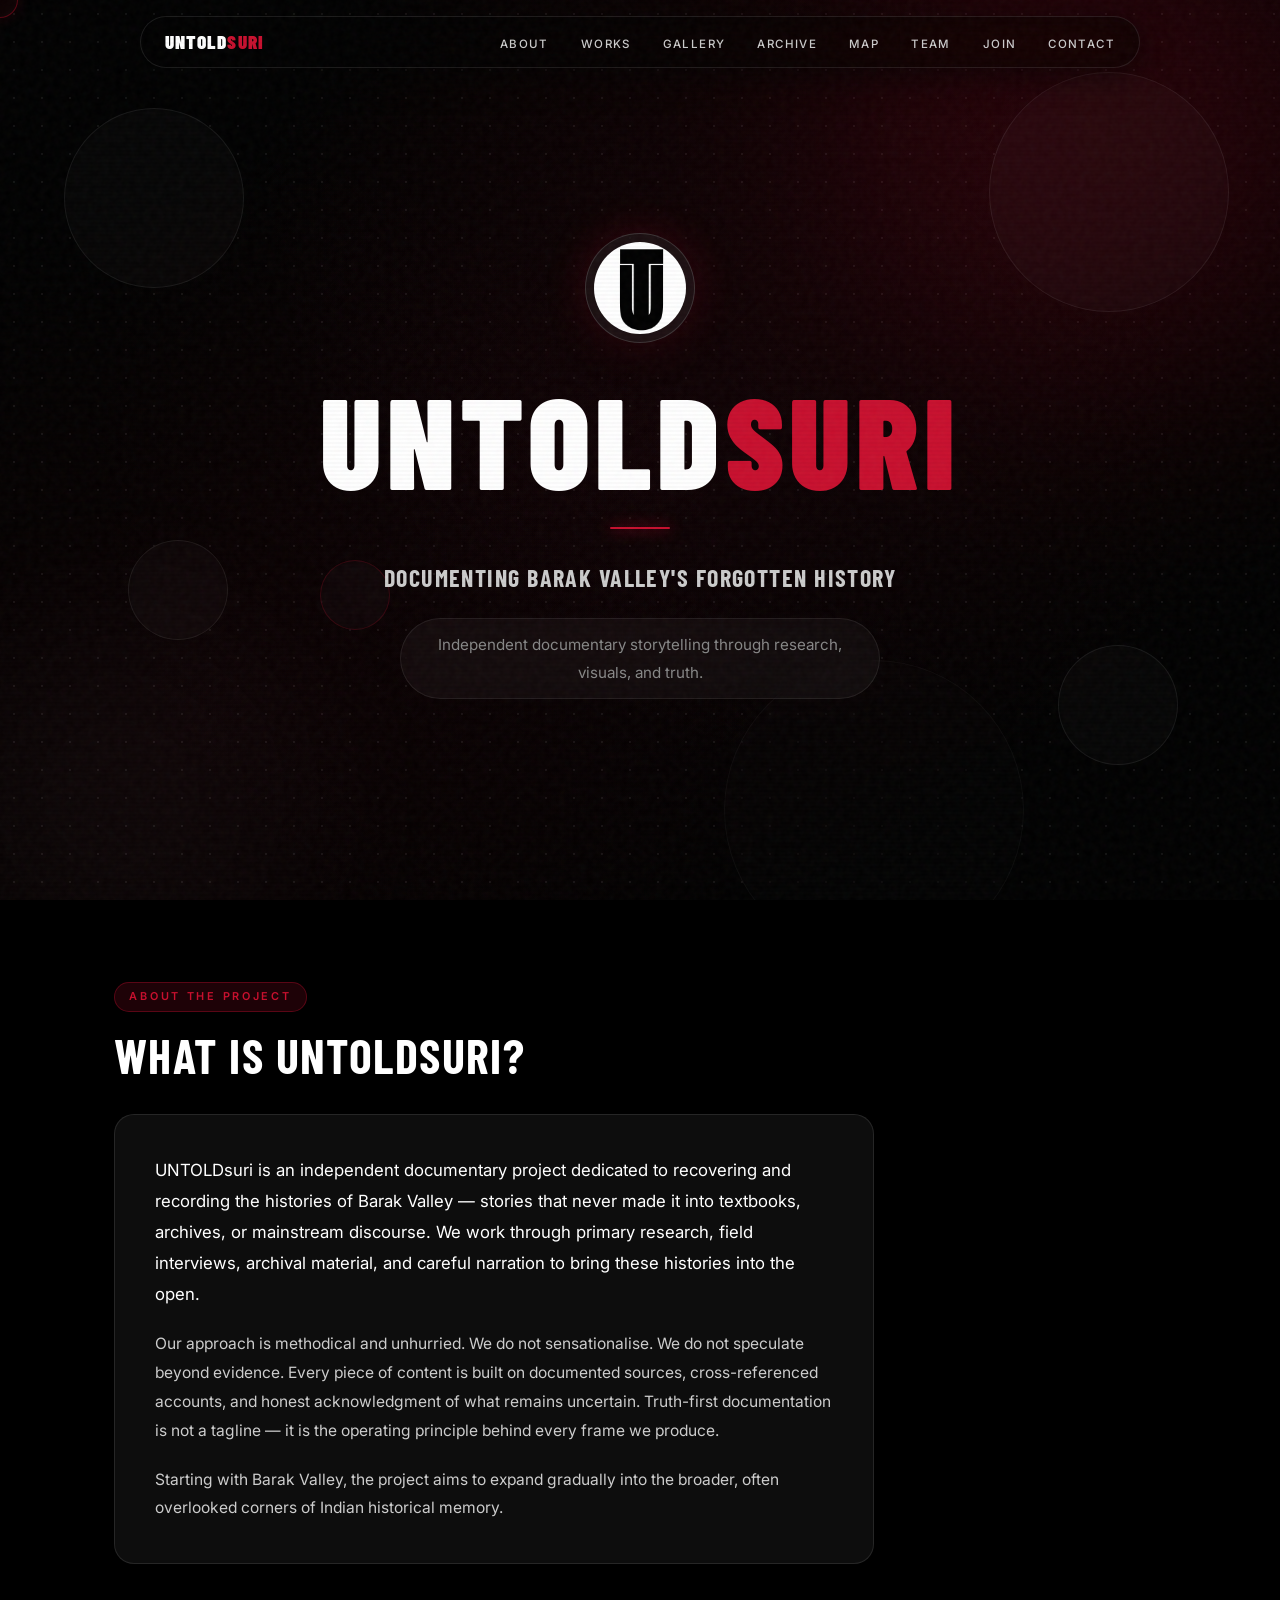
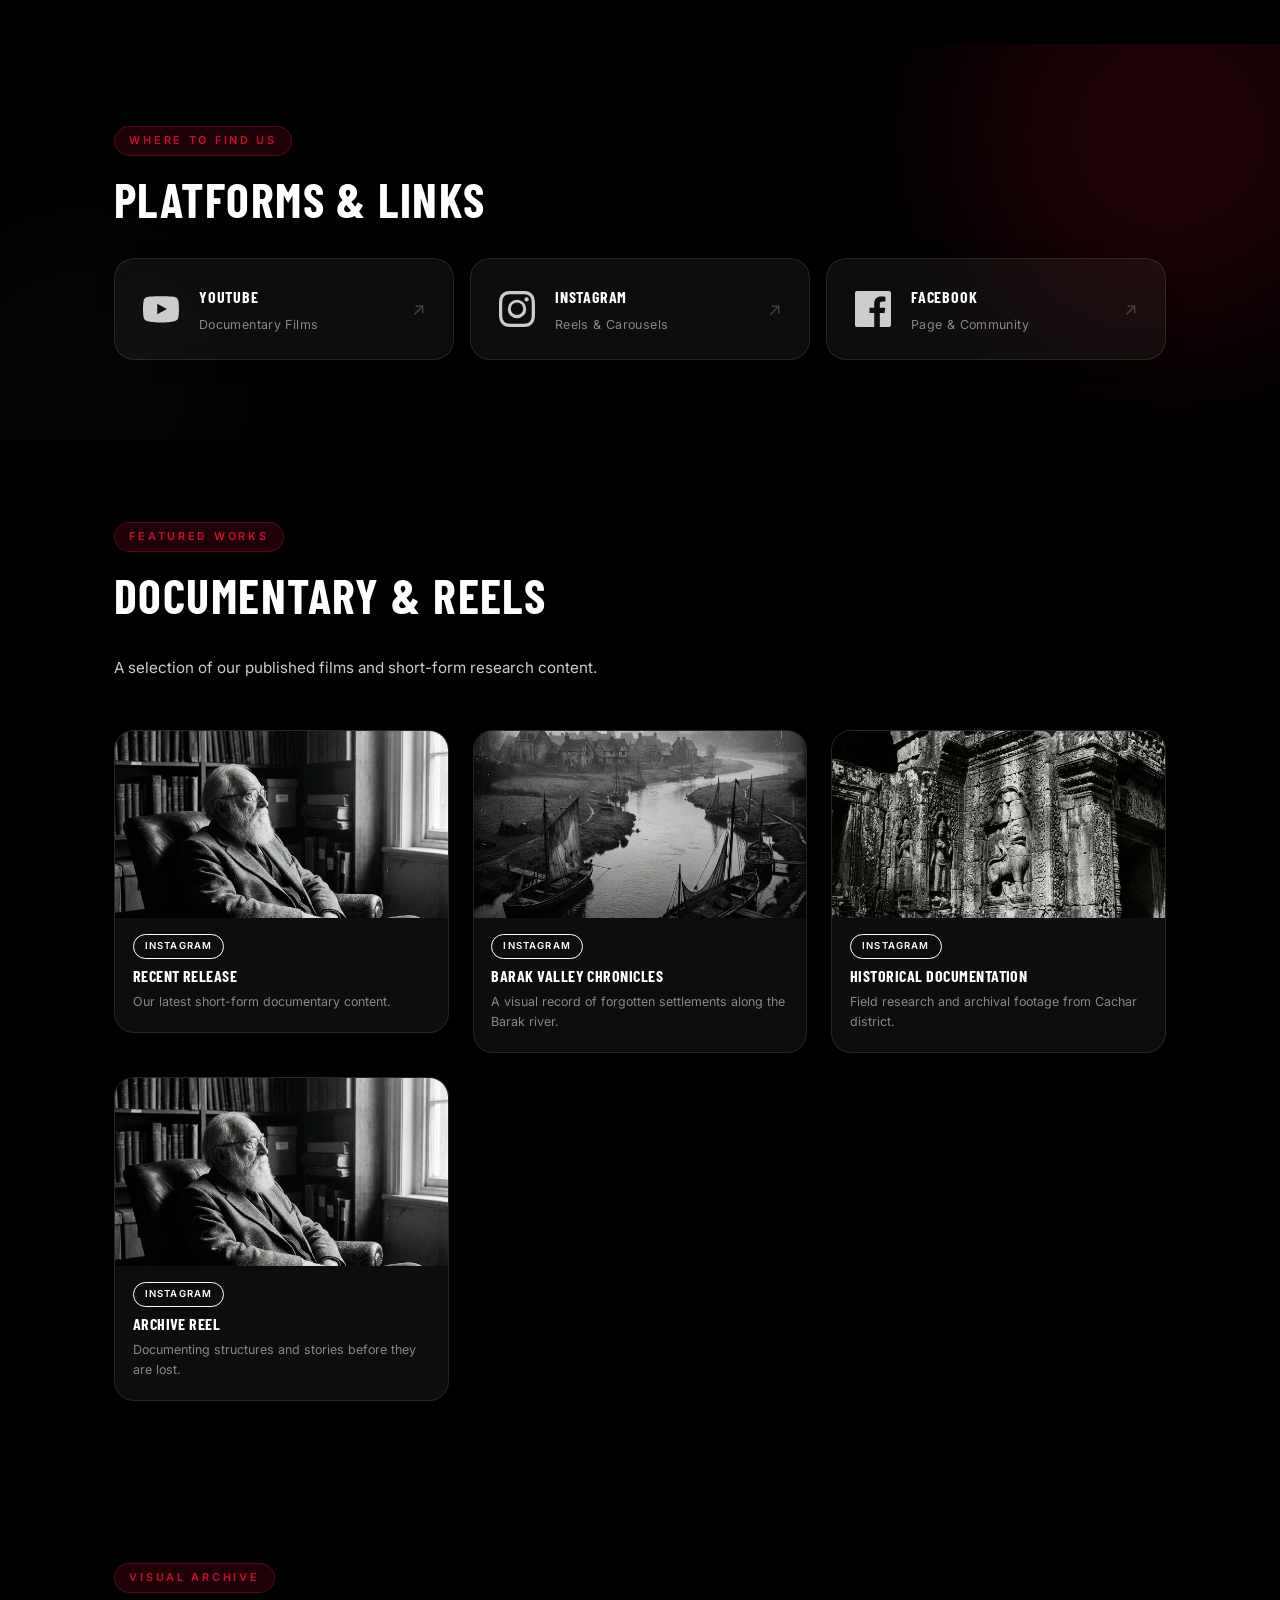
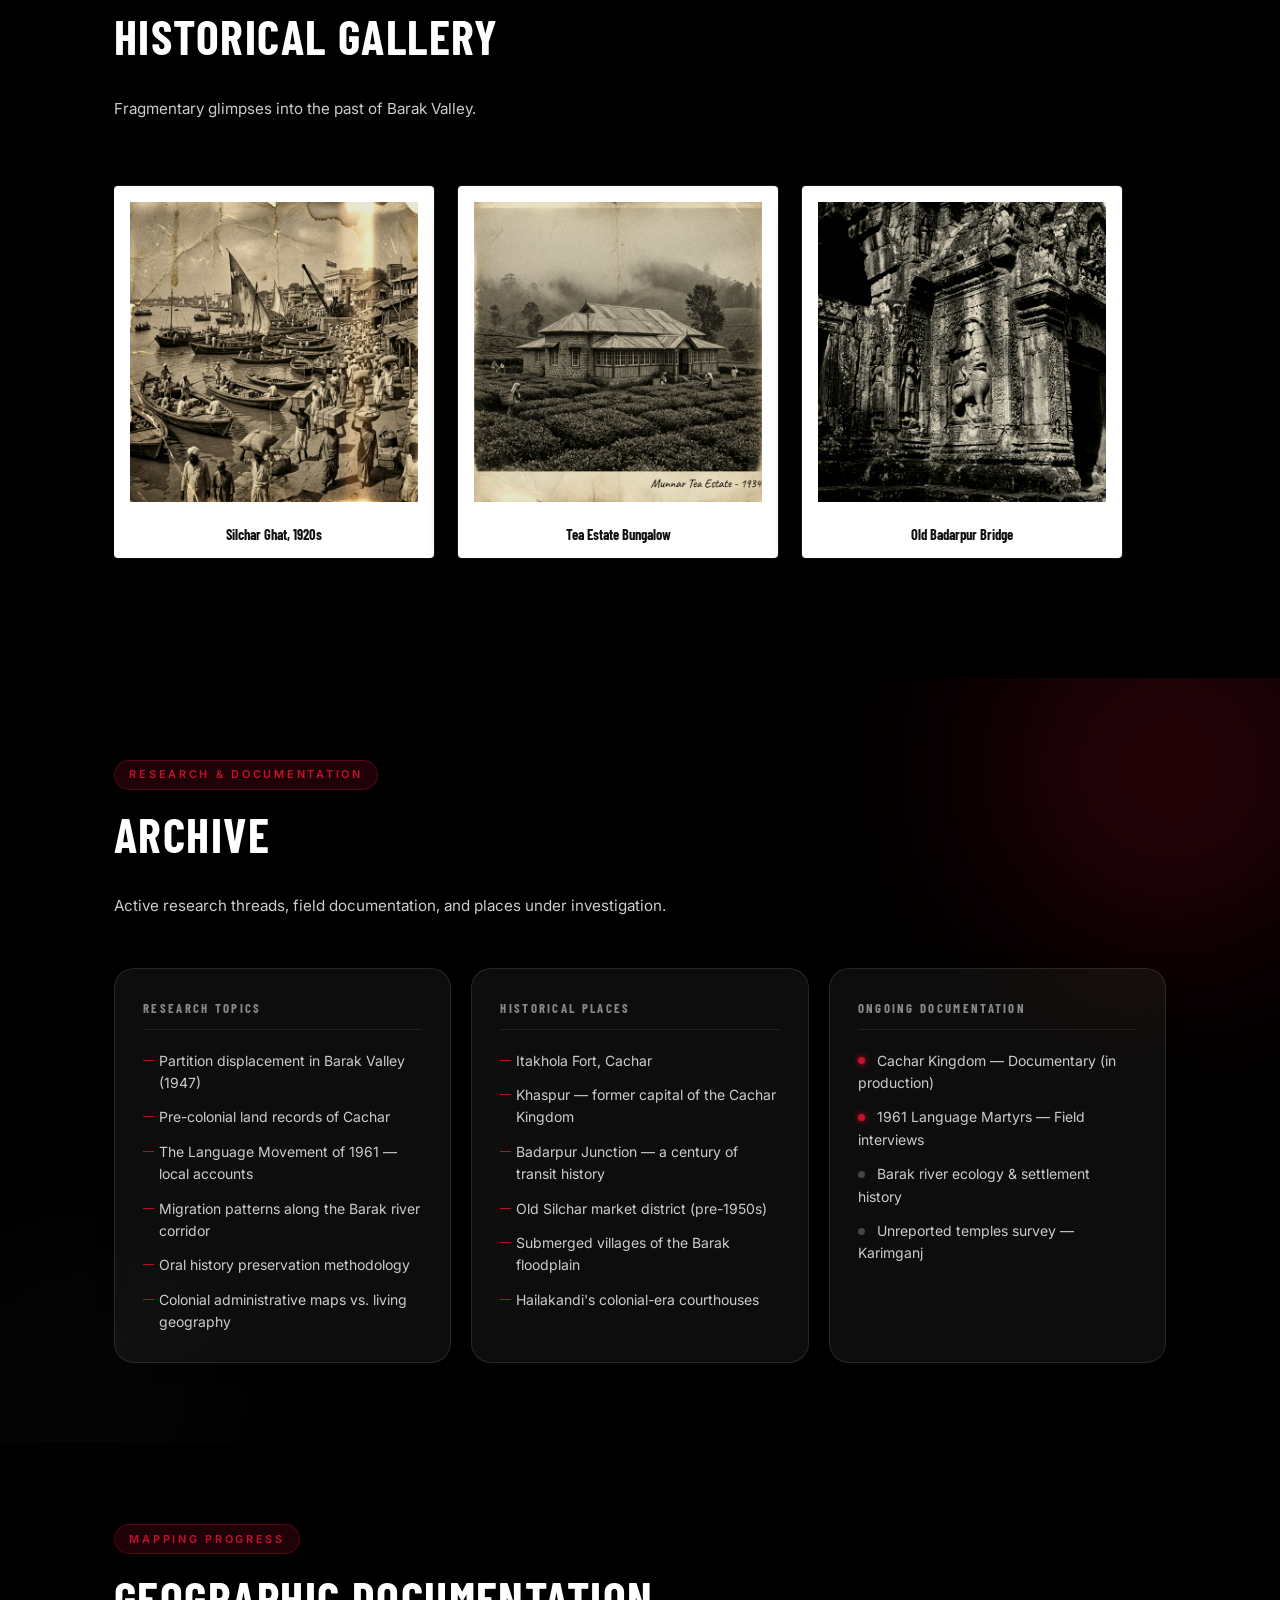
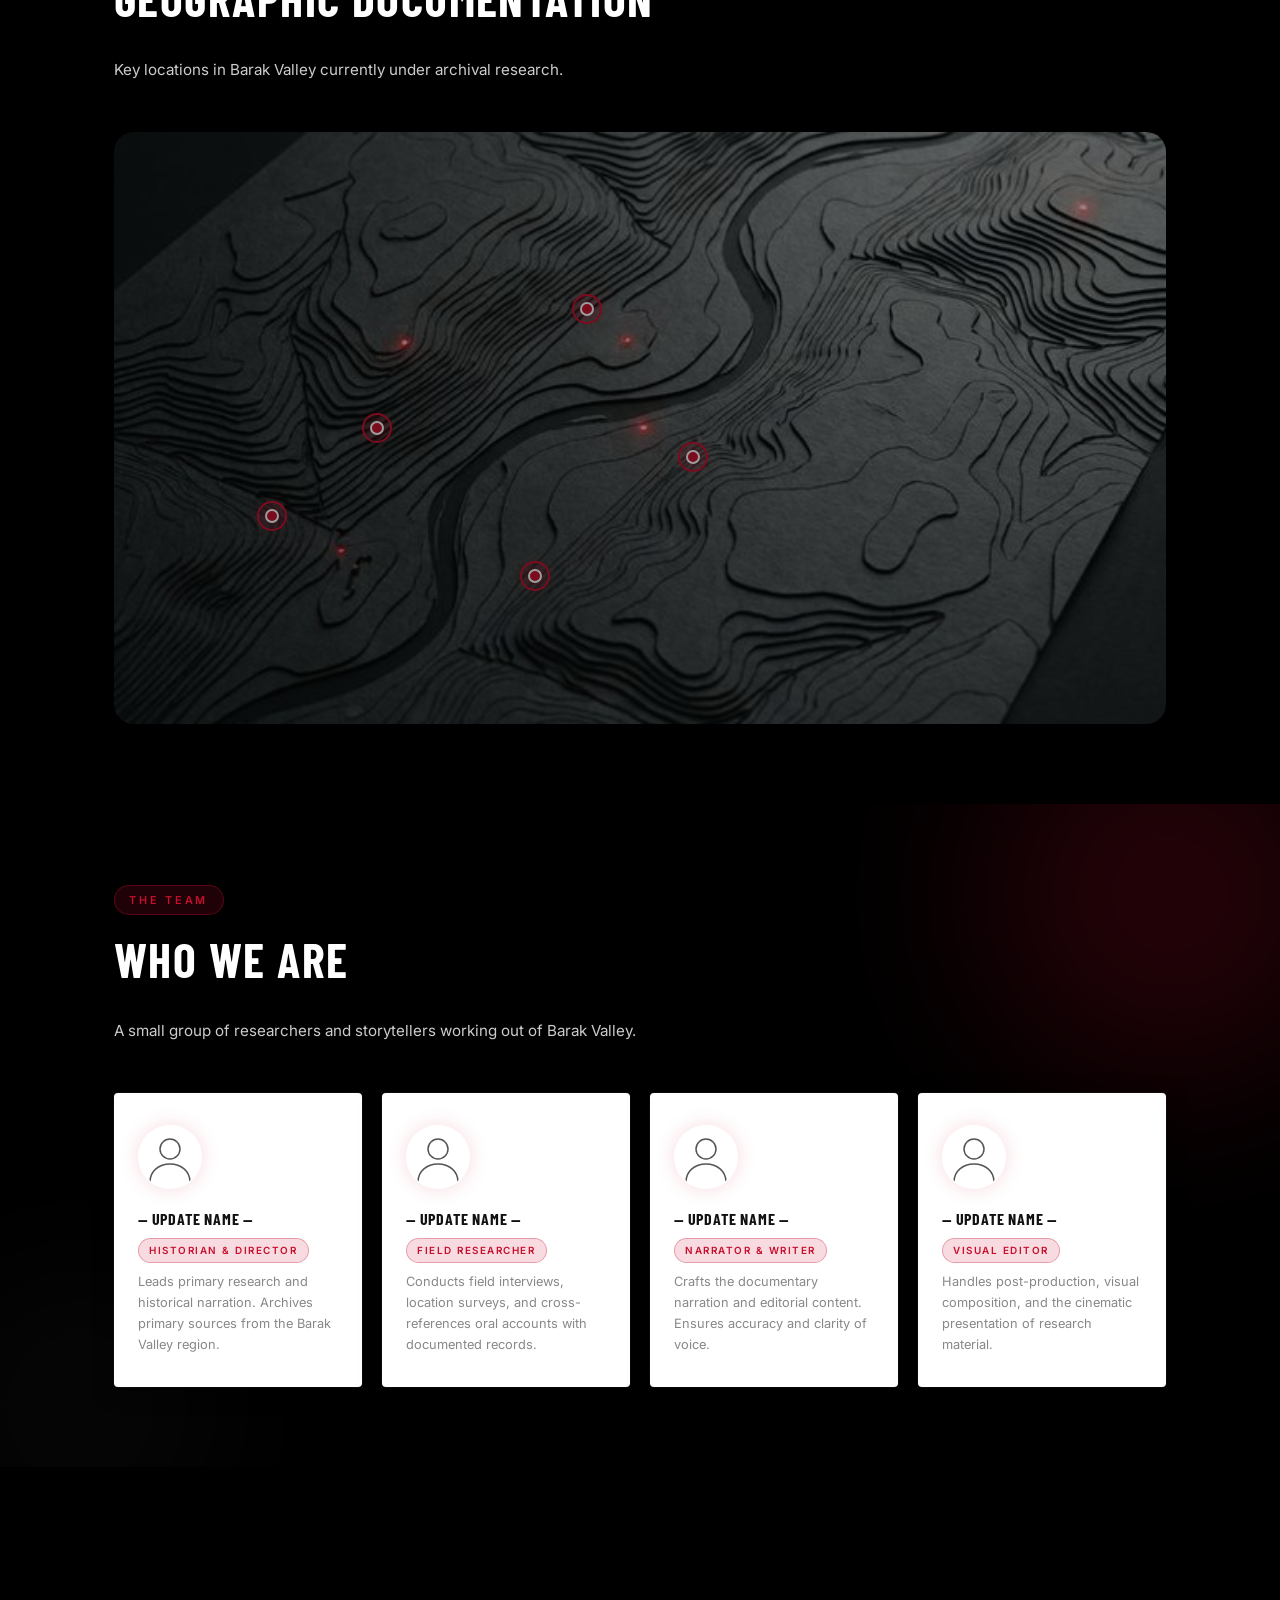
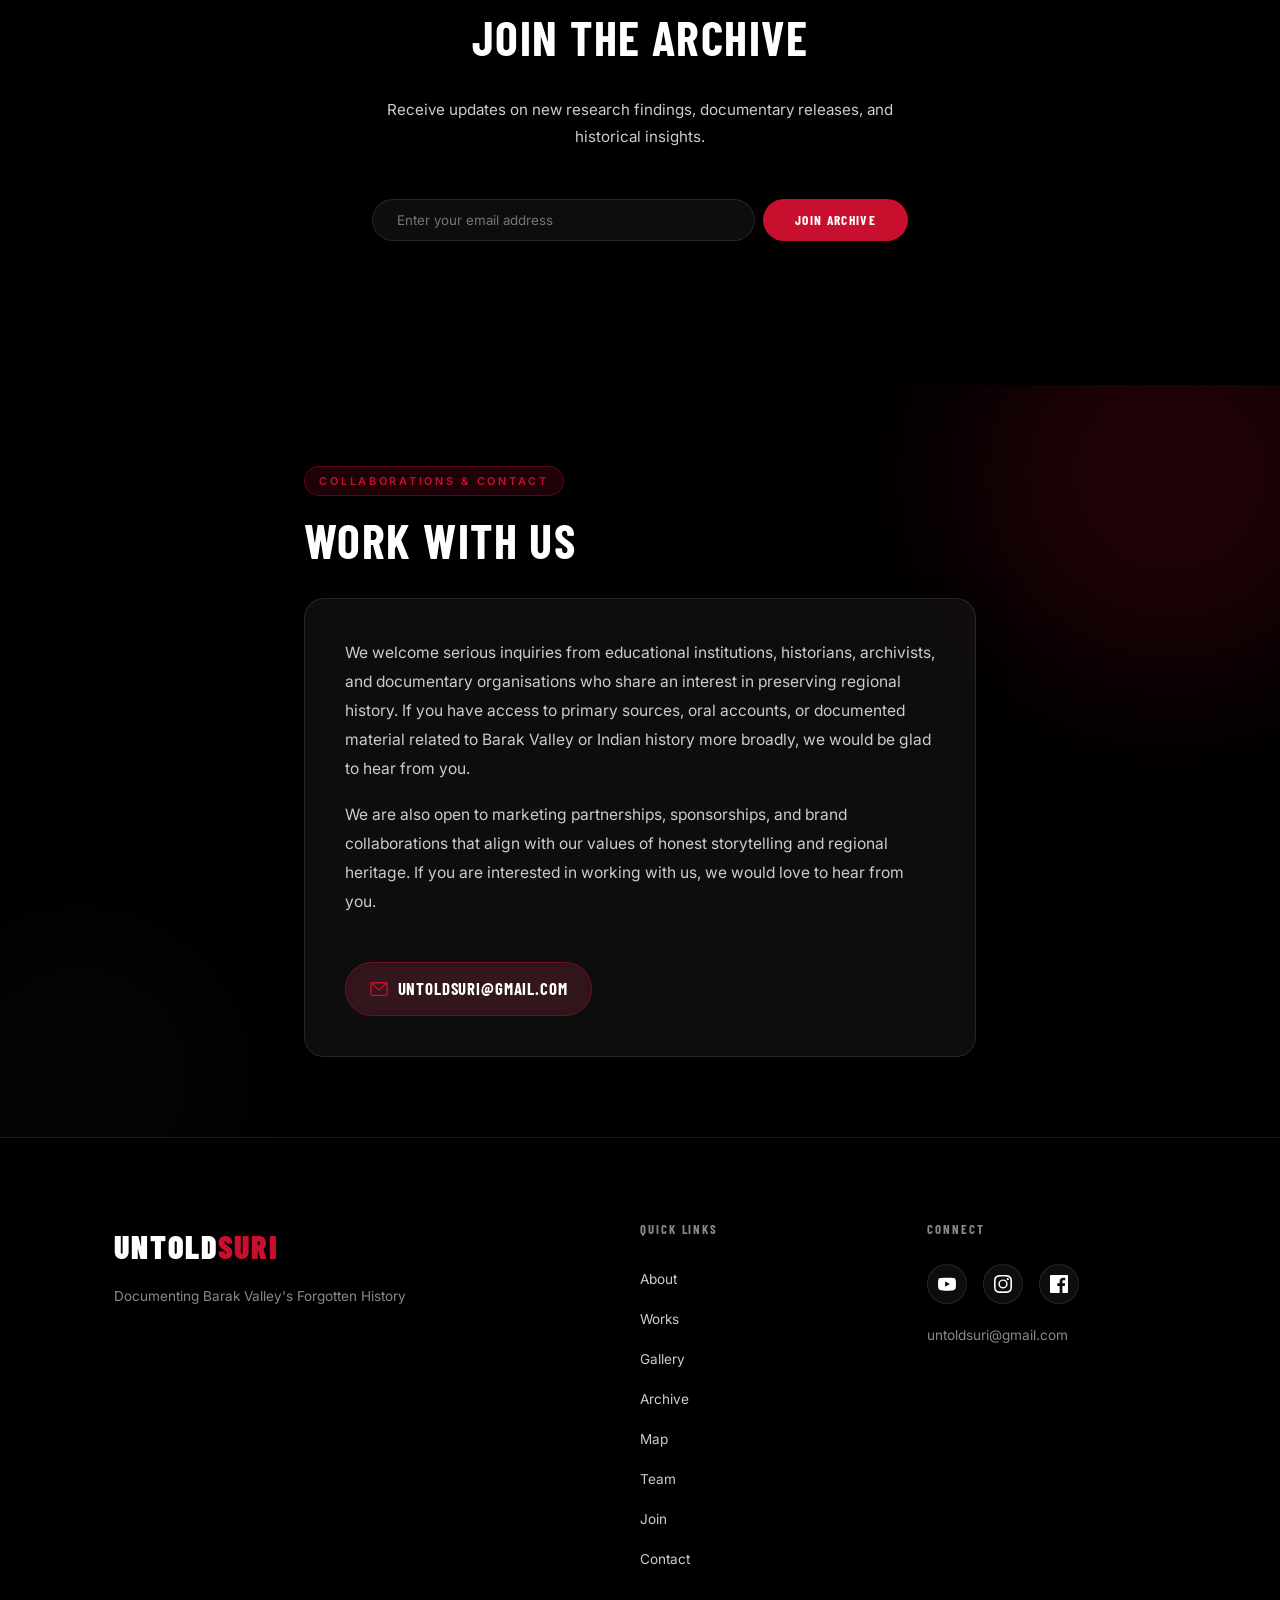
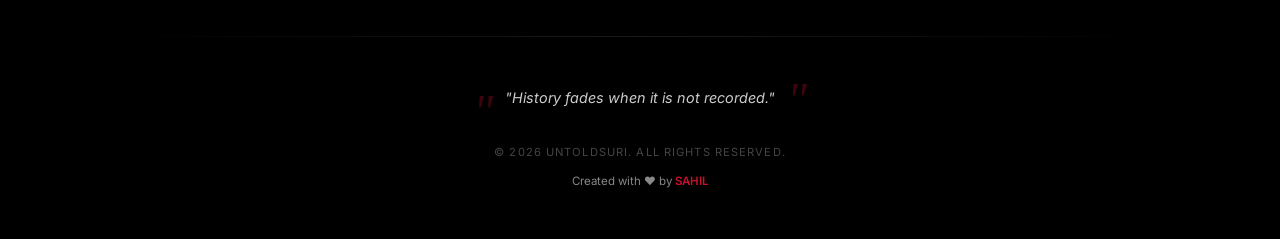
==== commit 19d29da7: "SEO, UX, and Performance optimizations: Optimized metadata, visible H1, image alts, structured data," ====
--- a/index.html
+++ b/index.html
@@ -5,9 +5,35 @@
   <meta charset="UTF-8" />
   <meta name="viewport" content="width=device-width, initial-scale=1.0" />
   <meta name="description"
-    content="Independent research archive documenting the lost history, cinematic stories, and cultural heritage of Barak Valley. Explore our films, research papers, and visual archives." />
-  <title>UNTOLDsuri | Documenting the Forgotten History of Barak Valley</title>
+    content="UNTOLDsuri is an independent research archive documenting the lost history, cinematic documentary stories, and cultural heritage of Barak Valley (Cachar, Silchar, Karimganj, Hailakandi). Explore our historical films and primary research." />
+  <title>UNTOLDsuri | Barak Valley History, Documentary & Research Archive</title>
   <link rel="canonical" href="https://untold-suri.vercel.app/" />
+
+  <!-- Schema.org JSON-LD -->
+  <script type="application/ld+json">
+    {
+      "@context": "https://schema.org",
+      "@type": "ResearchProject",
+      "name": "UNTOLDsuri",
+      "alternateName": "UNTOLD suri",
+      "url": "https://untold-suri.vercel.app/",
+      "logo": "https://untold-suri.vercel.app/Logo/logo.jpg",
+      "description": "Independent research archive documenting the lost history and cultural heritage of Barak Valley through cinematic documentary storytelling.",
+      "areaServed": {
+        "@type": "AdministrativeArea",
+        "name": "Barak Valley"
+      },
+      "founder": {
+        "@type": "Person",
+        "name": "Sahil"
+      },
+      "sameAs": [
+        "https://www.youtube.com/@UNTOLDsuri",
+        "https://www.instagram.com/untoldsuri",
+        "https://www.facebook.com/untoldsuri"
+      ]
+    }
+  </script>
 
   <!-- Preload Critical Assets -->
   <link rel="preload" href="Logo/logo.jpg" as="image" fetchpriority="high" />
@@ -196,8 +222,7 @@
       <span></span><span></span><span></span>
     </div>
     <div id="hero-inner" class="hero-inner">
-      <!-- Static SEO H1: Crawler visibility before JS executes -->
-      <h1 class="hero-title v-hidden">UNTOLDsuri: Barak Valley History & Research Archive</h1>
+      <h1 class="hero-title">UNTOLDsuri: Barak Valley History & Research Archive</h1>
     </div>
   </header>
 
--- a/assets/css/style.css
+++ b/assets/css/style.css
@@ -53,7 +53,9 @@
   display: flex;
   align-items: center;
   justify-content: center;
-  transition: opacity 0.8s cubic-bezier(0.77, 0, 0.175, 1);
+  transition: opacity 0.6s cubic-bezier(0.4, 0, 0.2, 1);
+  will-change: opacity;
+  transform: translateZ(0);
 }
 
 .loader-content {
@@ -279,10 +281,10 @@
 
 /* ── Custom Cursor ────────────────────────────────────── */
 /* Hide default cursor everywhere except text inputs */
-body,
-a,
-button,
-[role="button"] {
+body.has-custom-cursor,
+body.has-custom-cursor a,
+body.has-custom-cursor button,
+body.has-custom-cursor [role="button"] {
   cursor: none;
 }
 
@@ -304,7 +306,8 @@
   box-shadow: 0 0 10px var(--red), 0 0 20px rgba(200, 16, 46, 0.5);
   pointer-events: none;
   z-index: 200000;
-  /* Only animate size changes, NOT position */
+  opacity: 0;
+  /* Start hidden to prevent FOUC at 0,0 */
   transition: width 0.2s, height 0.2s, opacity 0.3s;
   will-change: transform;
 }
@@ -1465,7 +1468,8 @@
   background: rgba(0, 0, 0, 0.95);
   backdrop-filter: blur(15px);
   z-index: 100000;
-  display: flex;
+  display: none;
+  /* Changed from flex to prevent FOUC */
   align-items: center;
   justify-content: center;
   opacity: 0;
@@ -1474,6 +1478,7 @@
 }
 
 .lightbox.active {
+  display: flex;
   opacity: 1;
   pointer-events: auto;
 }
--- a/assets/css/style.css
+++ b/assets/css/style.css
@@ -53,7 +53,9 @@
   display: flex;
   align-items: center;
   justify-content: center;
-  transition: opacity 0.8s cubic-bezier(0.77, 0, 0.175, 1);
+  transition: opacity 0.6s cubic-bezier(0.4, 0, 0.2, 1);
+  will-change: opacity;
+  transform: translateZ(0);
 }
 
 .loader-content {
@@ -279,10 +281,10 @@
 
 /* ── Custom Cursor ────────────────────────────────────── */
 /* Hide default cursor everywhere except text inputs */
-body,
-a,
-button,
-[role="button"] {
+body.has-custom-cursor,
+body.has-custom-cursor a,
+body.has-custom-cursor button,
+body.has-custom-cursor [role="button"] {
   cursor: none;
 }
 
@@ -304,7 +306,8 @@
   box-shadow: 0 0 10px var(--red), 0 0 20px rgba(200, 16, 46, 0.5);
   pointer-events: none;
   z-index: 200000;
-  /* Only animate size changes, NOT position */
+  opacity: 0;
+  /* Start hidden to prevent FOUC at 0,0 */
   transition: width 0.2s, height 0.2s, opacity 0.3s;
   will-change: transform;
 }
@@ -1465,7 +1468,8 @@
   background: rgba(0, 0, 0, 0.95);
   backdrop-filter: blur(15px);
   z-index: 100000;
-  display: flex;
+  display: none;
+  /* Changed from flex to prevent FOUC */
   align-items: center;
   justify-content: center;
   opacity: 0;
@@ -1474,6 +1478,7 @@
 }
 
 .lightbox.active {
+  display: flex;
   opacity: 1;
   pointer-events: auto;
 }
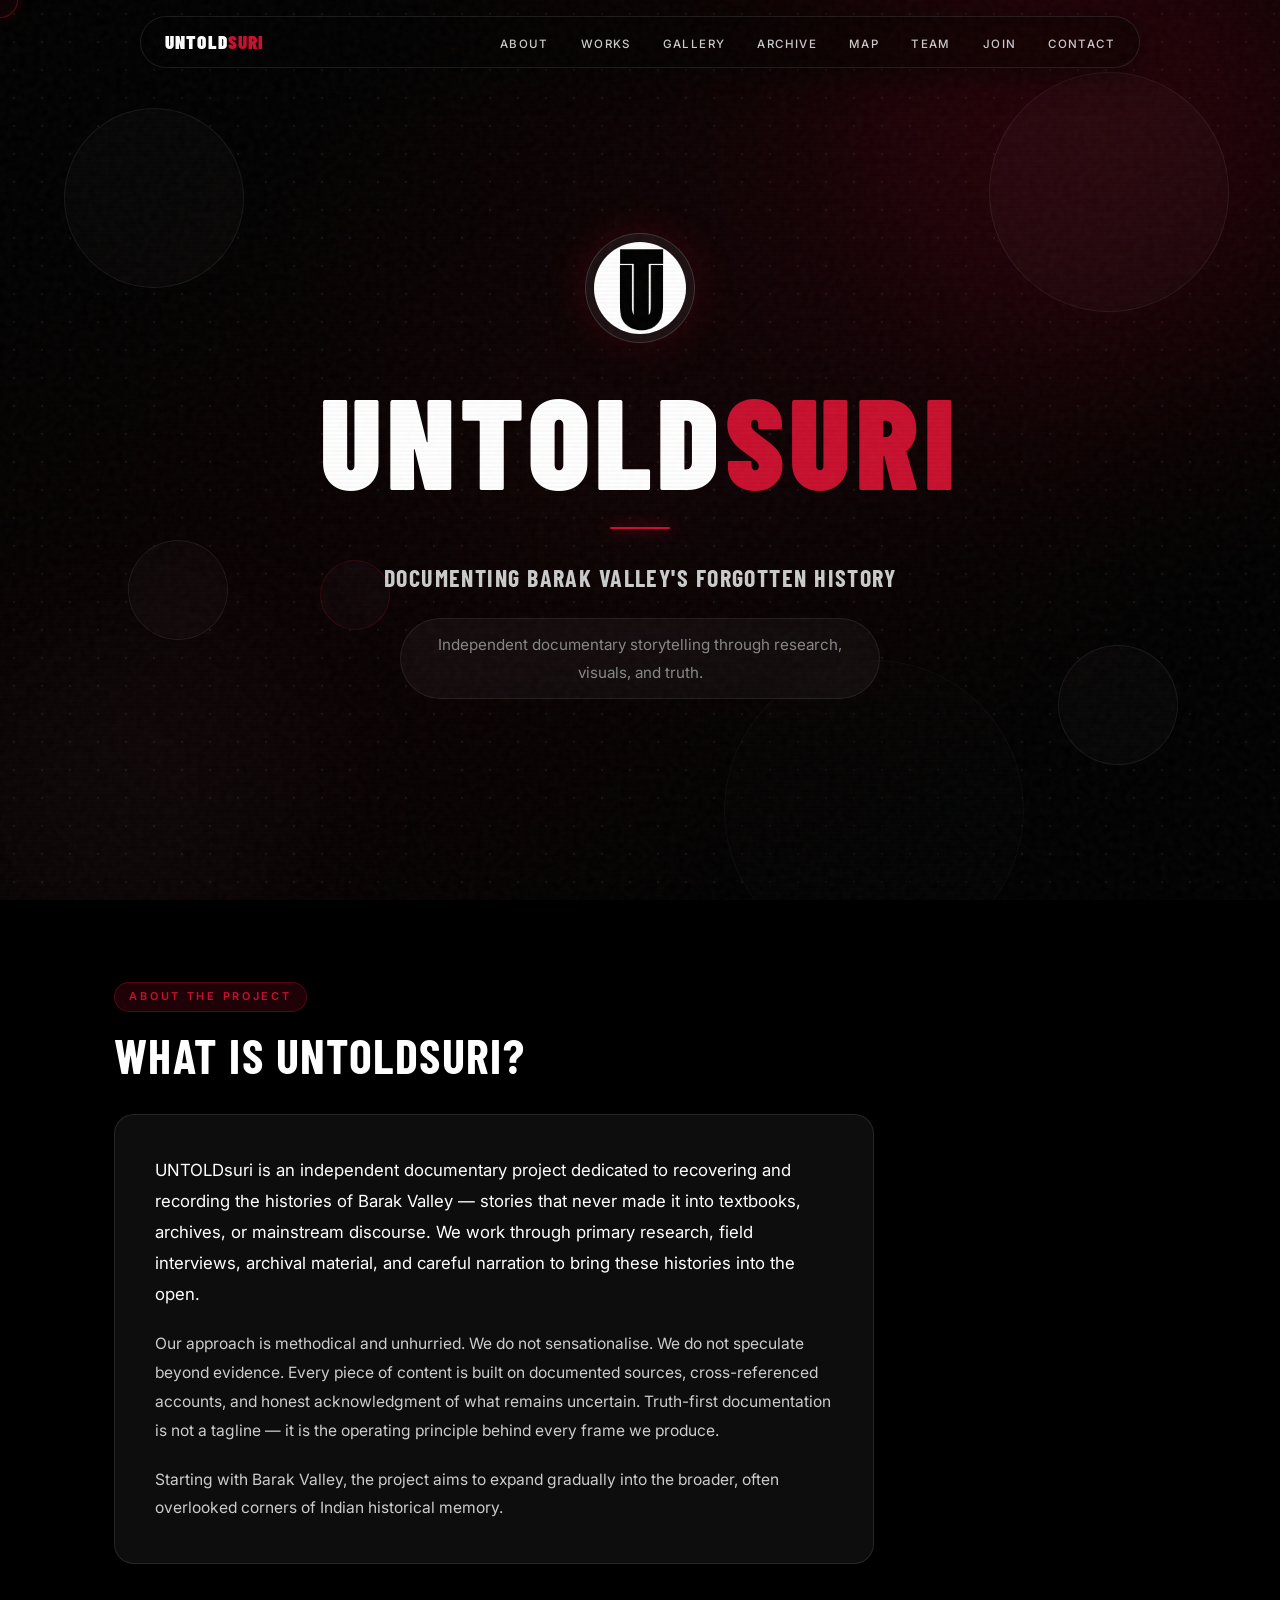
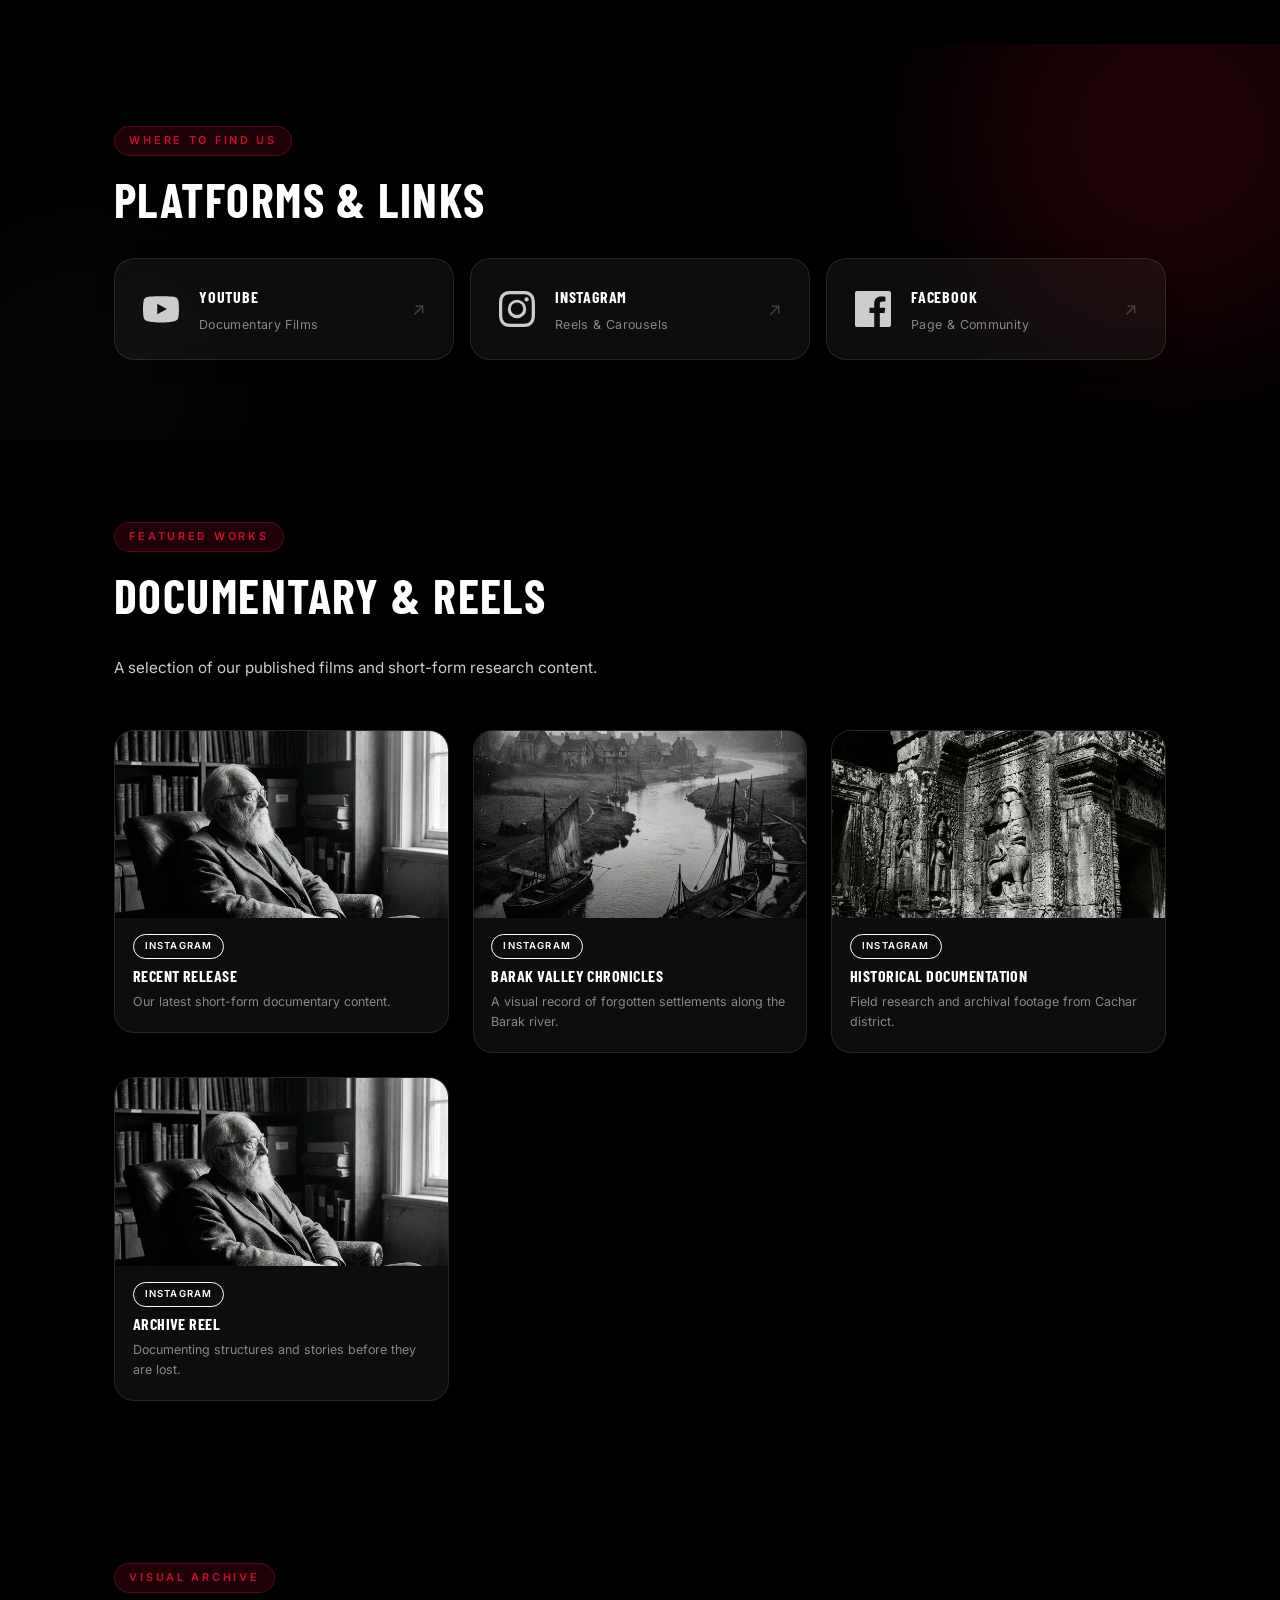
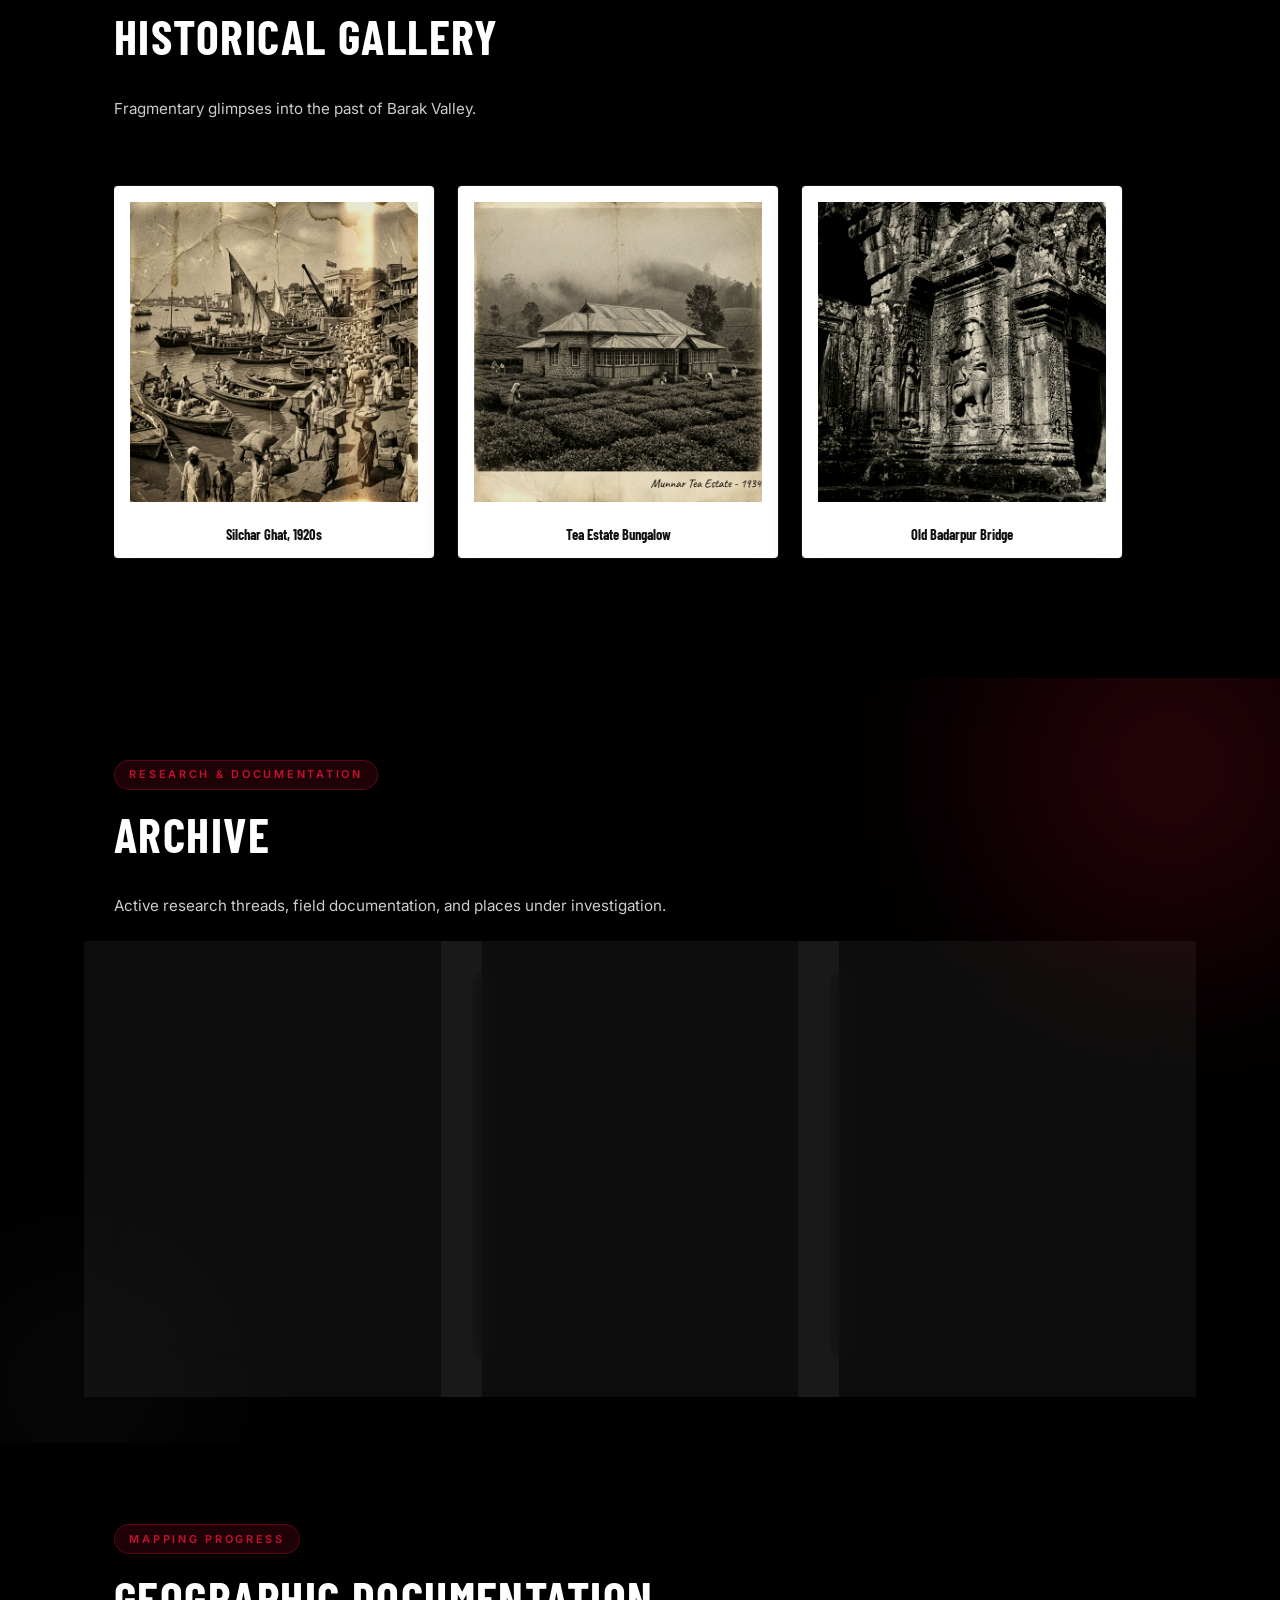
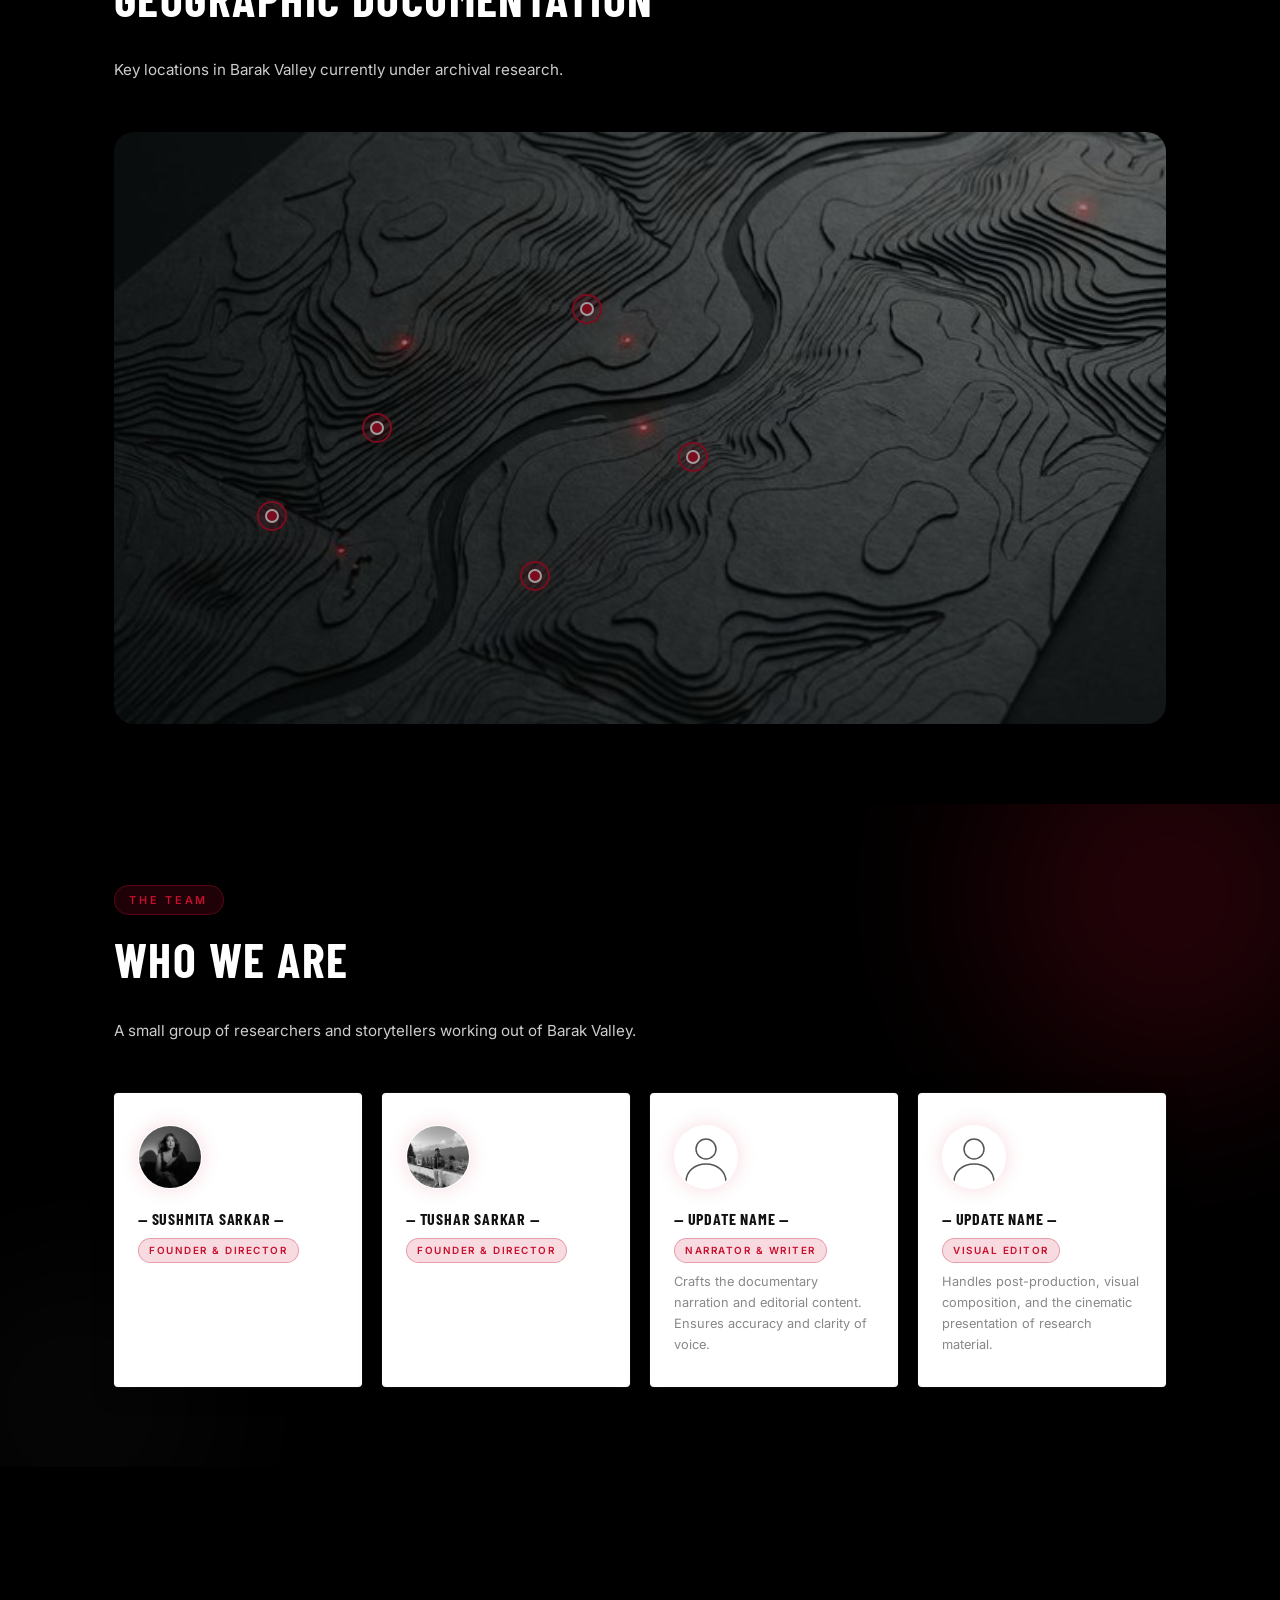
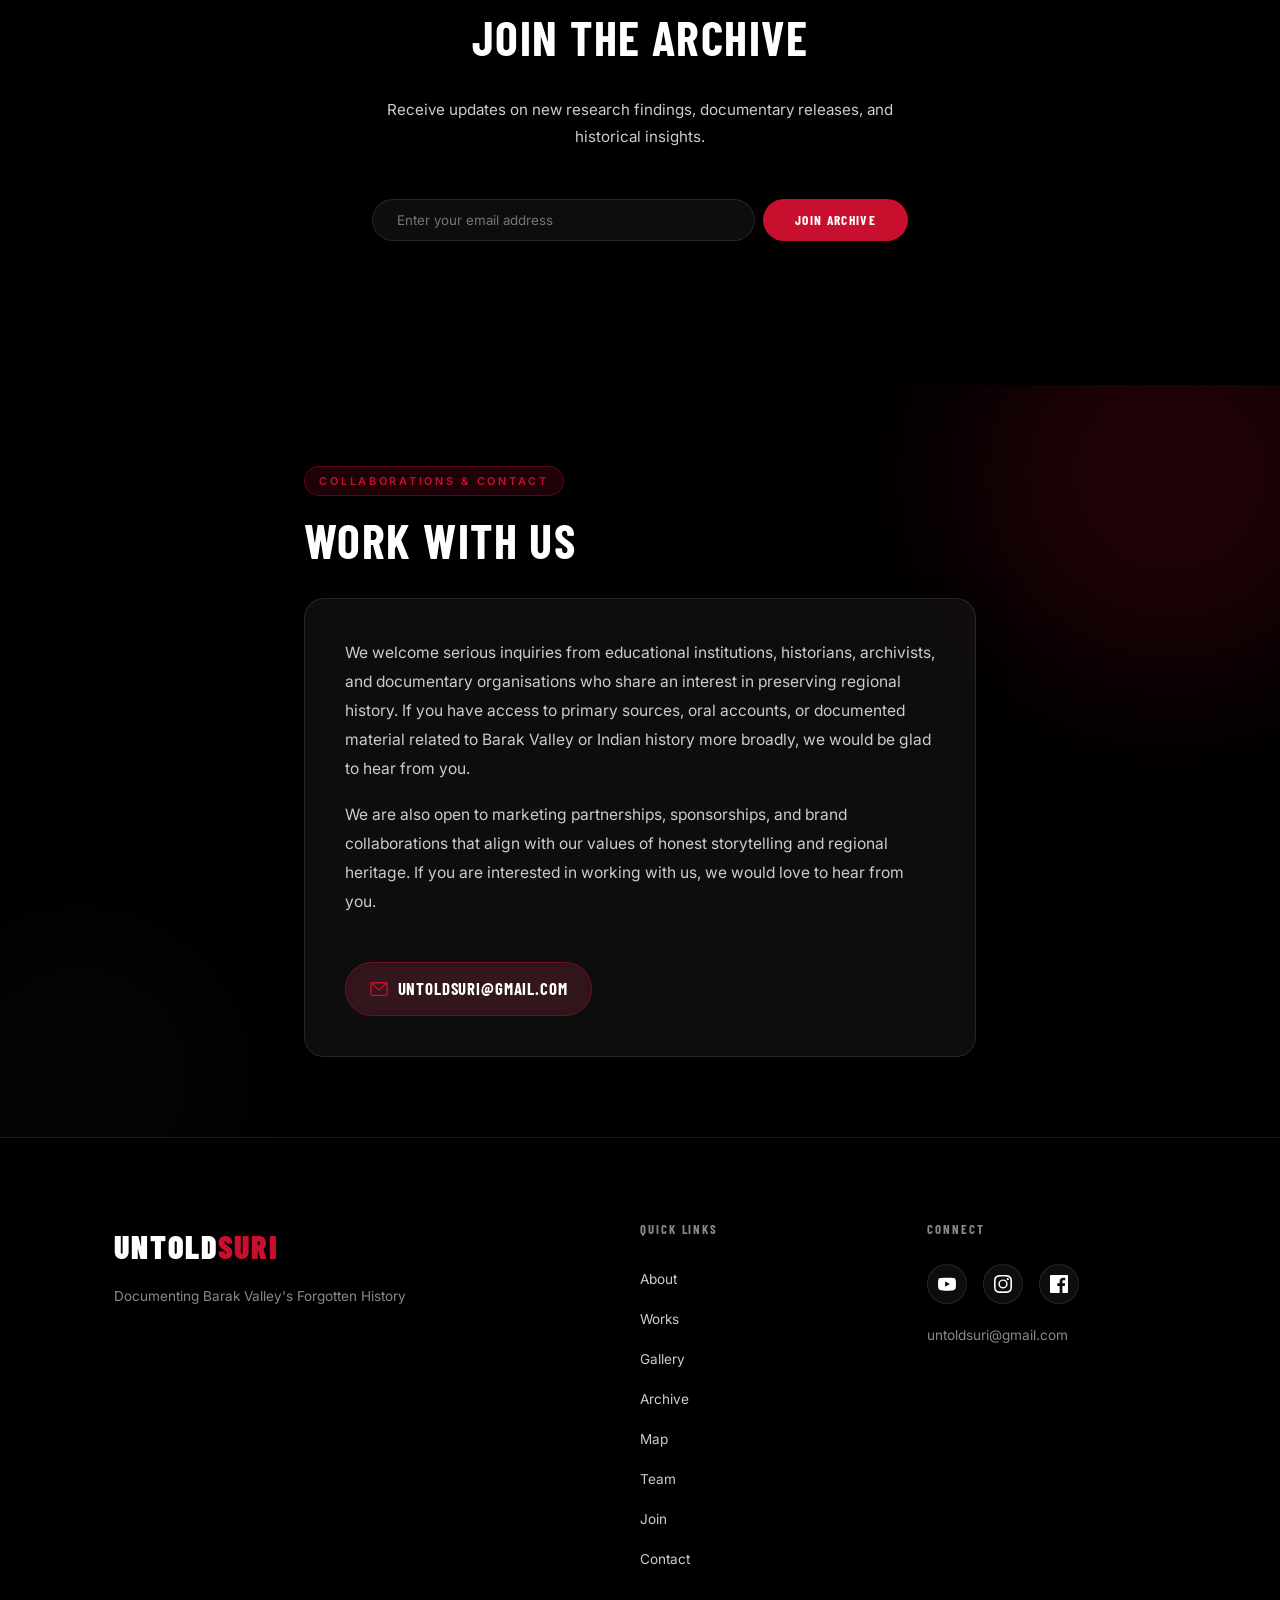
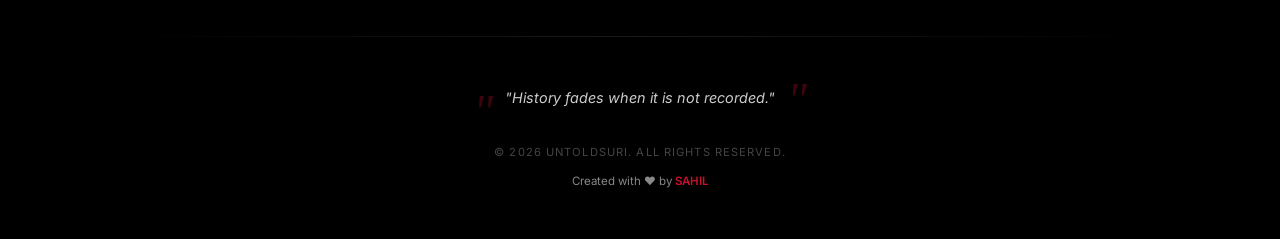
==== commit a0537f7b: "Feature: Integrated Formspree for email storage in Join the Archive section." ====
--- a/index.html
+++ b/index.html
@@ -323,8 +323,8 @@
         <div class="newsletter-glass glass-card">
           <h2 id="news-title" class="section-title"></h2>
           <p id="news-desc" class="section-intro"></p>
-          <form id="newsletter-form" class="newsletter-form">
-            <input type="email" id="news-email" required placeholder="">
+          <form id="newsletter-form" class="newsletter-form" action="https://formspree.io/f/mvzbwvee" method="POST">
+            <input type="email" id="news-email" name="email" required placeholder="">
             <button type="submit" class="btn-red">Join Archive</button>
           </form>
           <div id="news-status" class="news-status"></div>
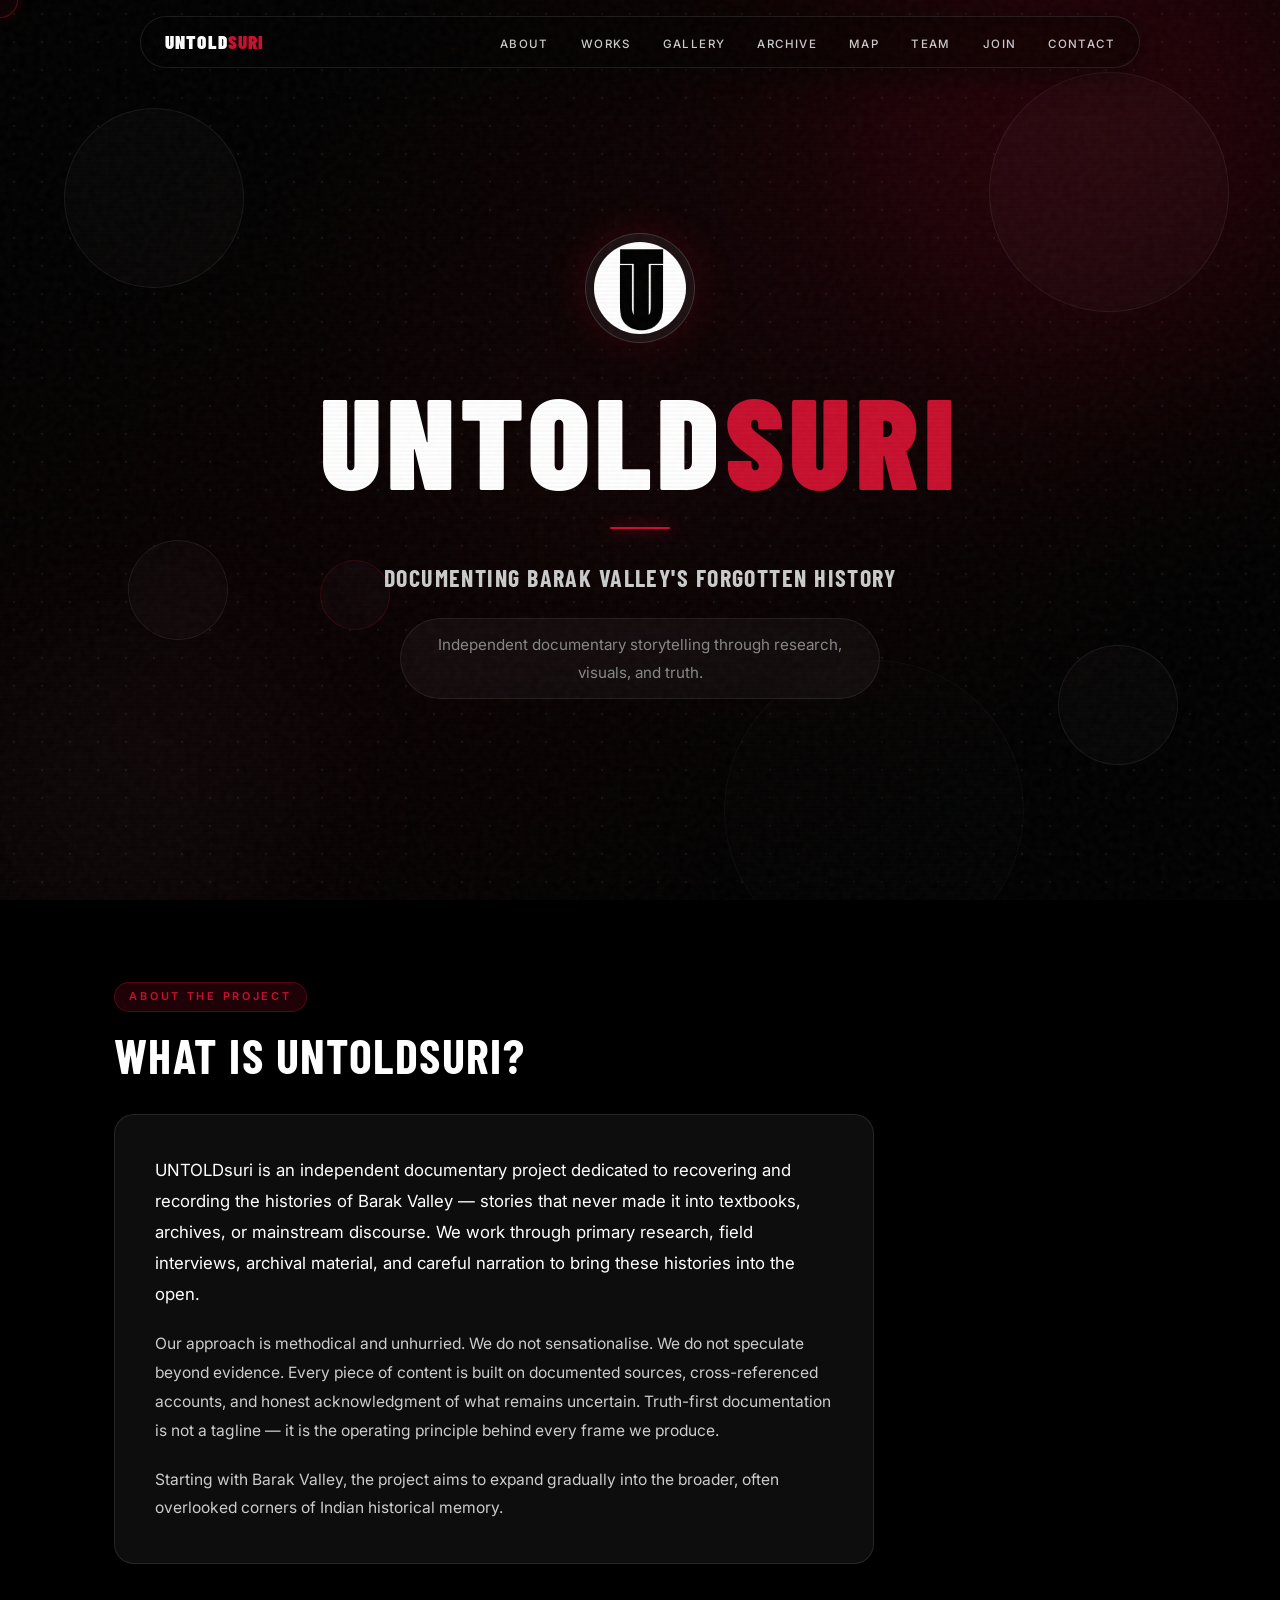
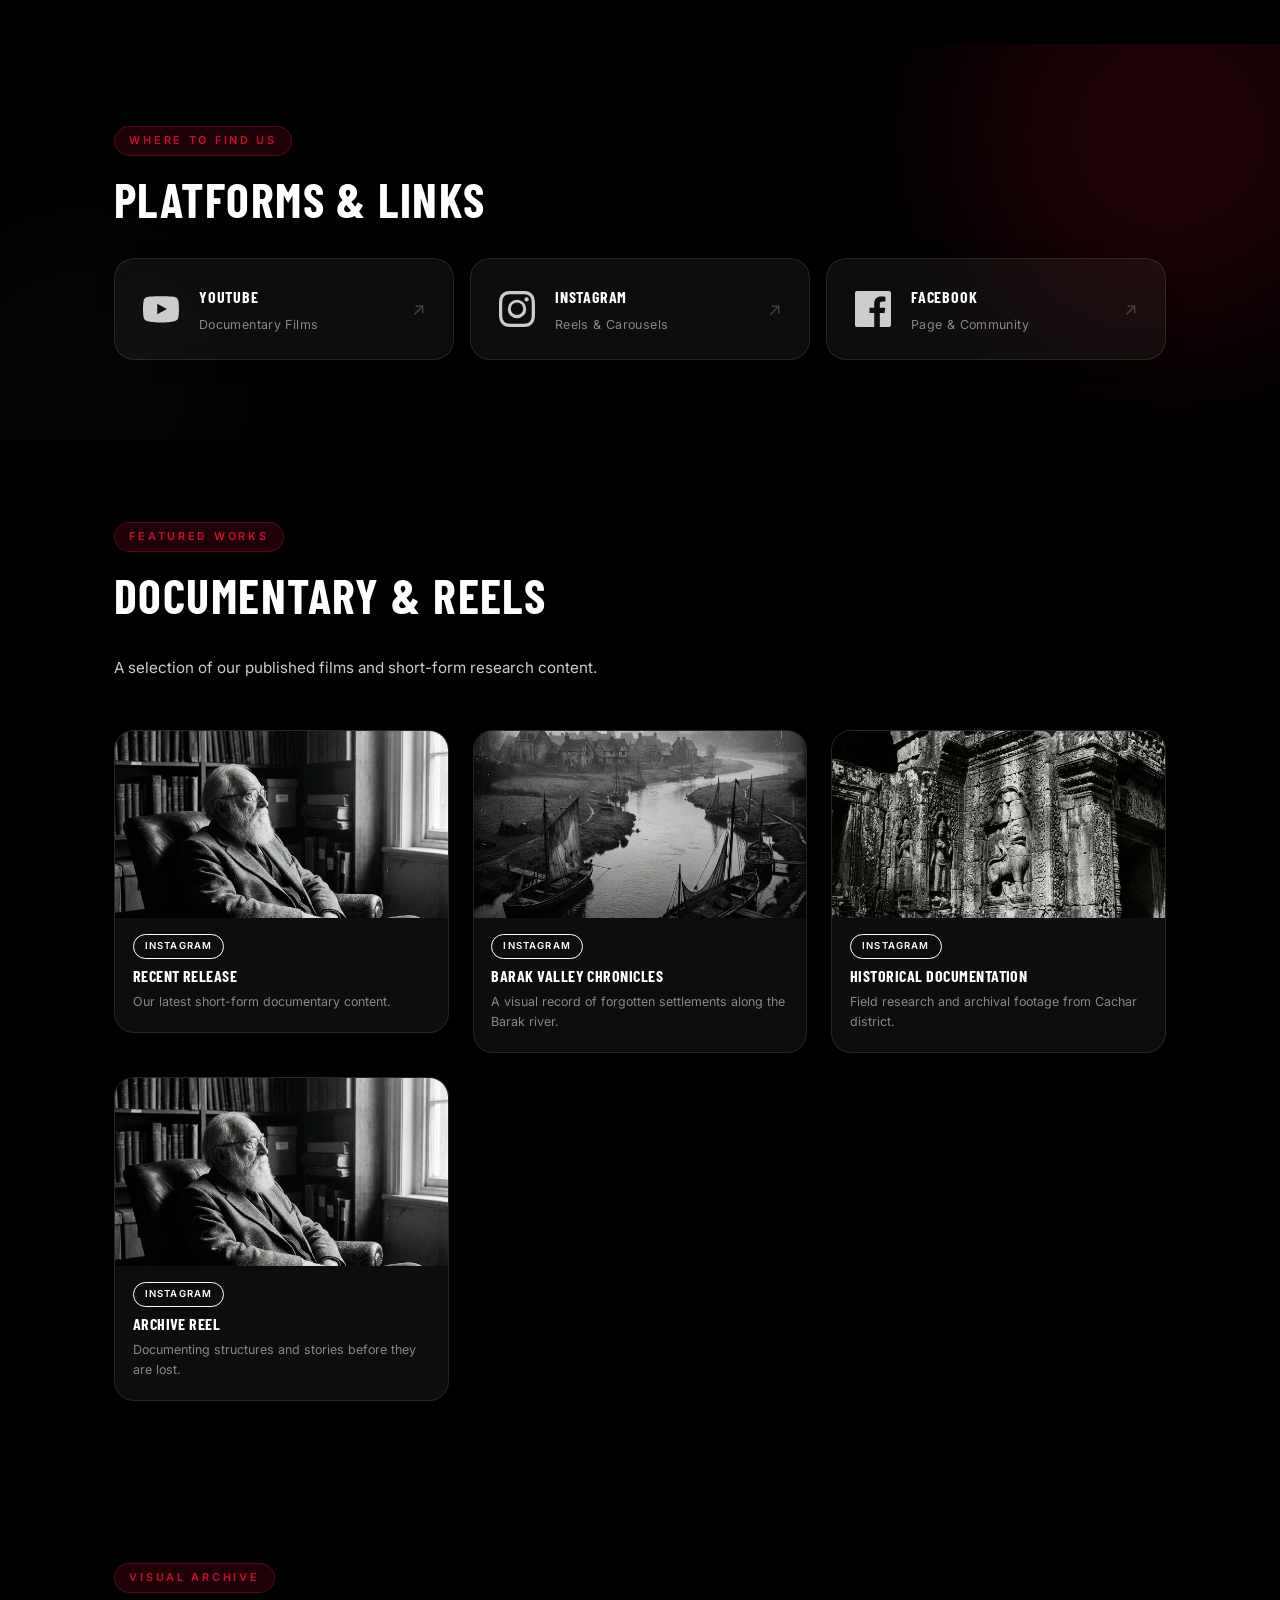
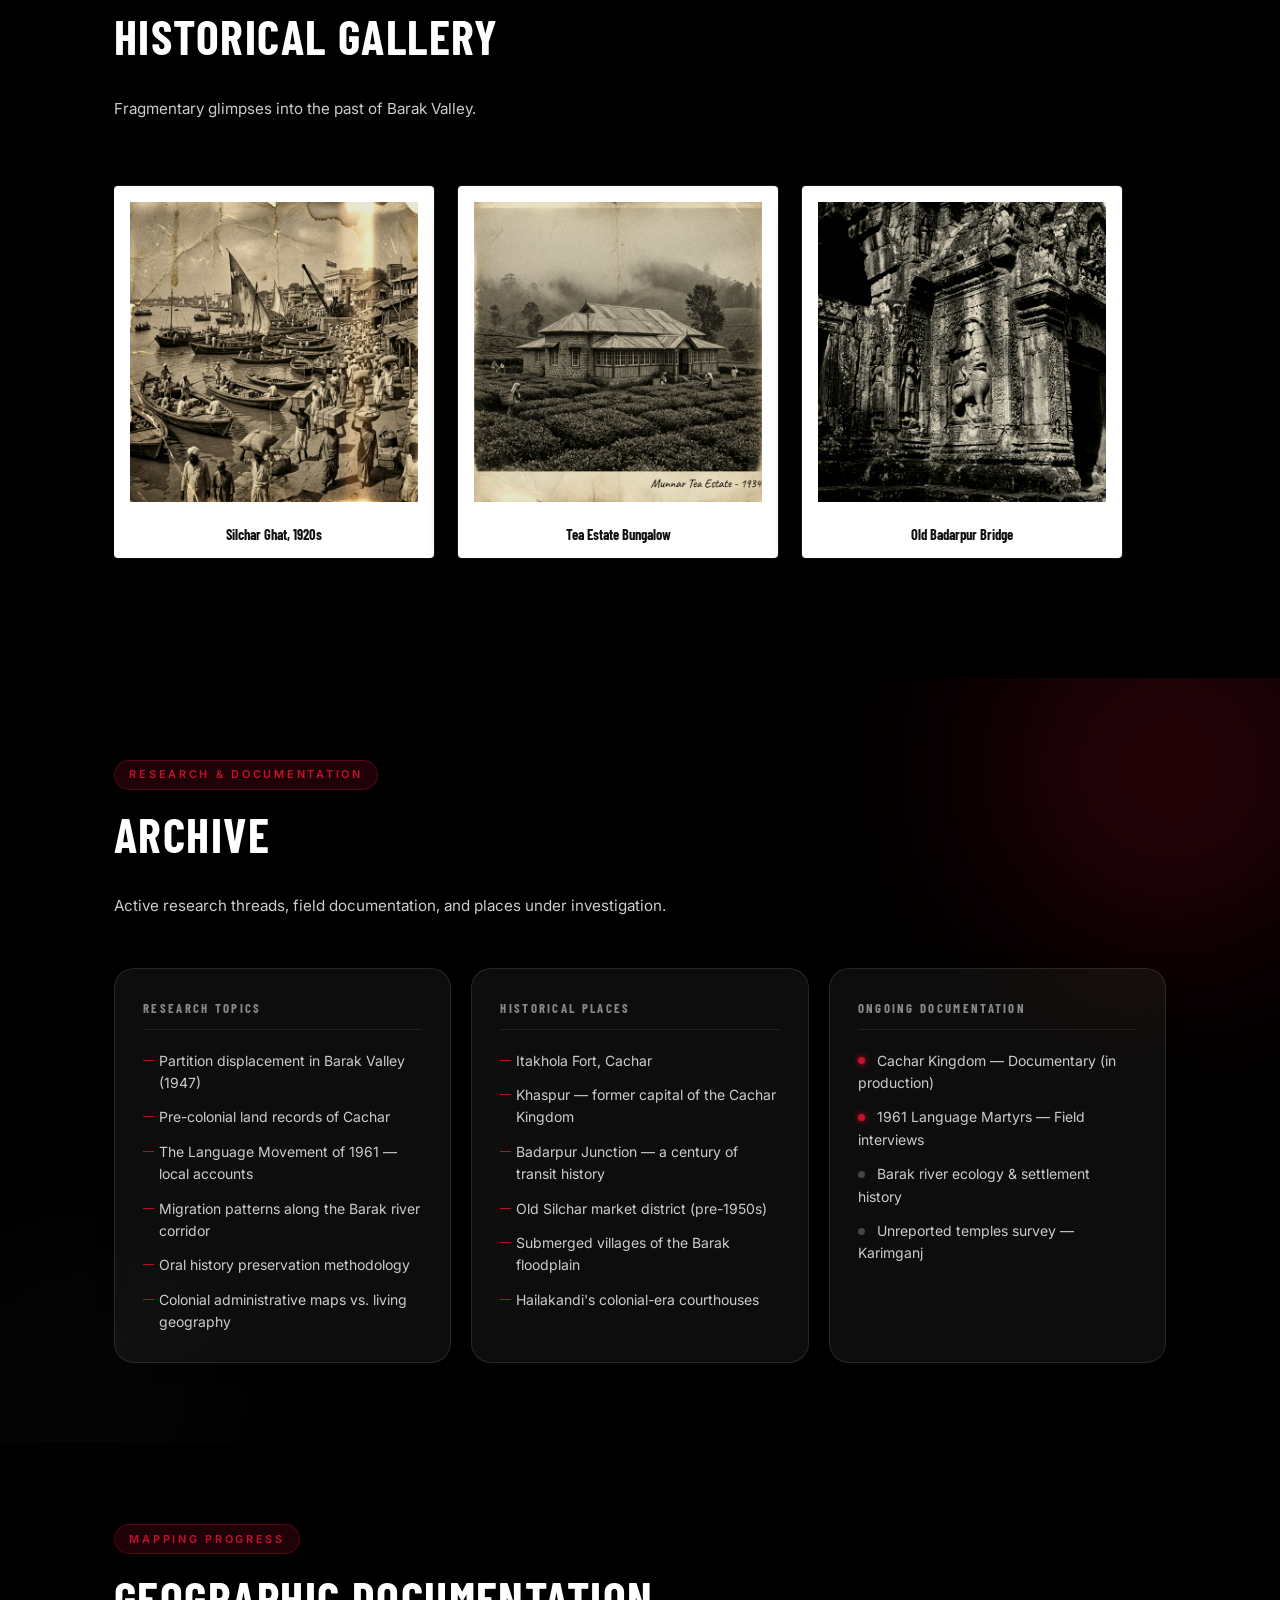
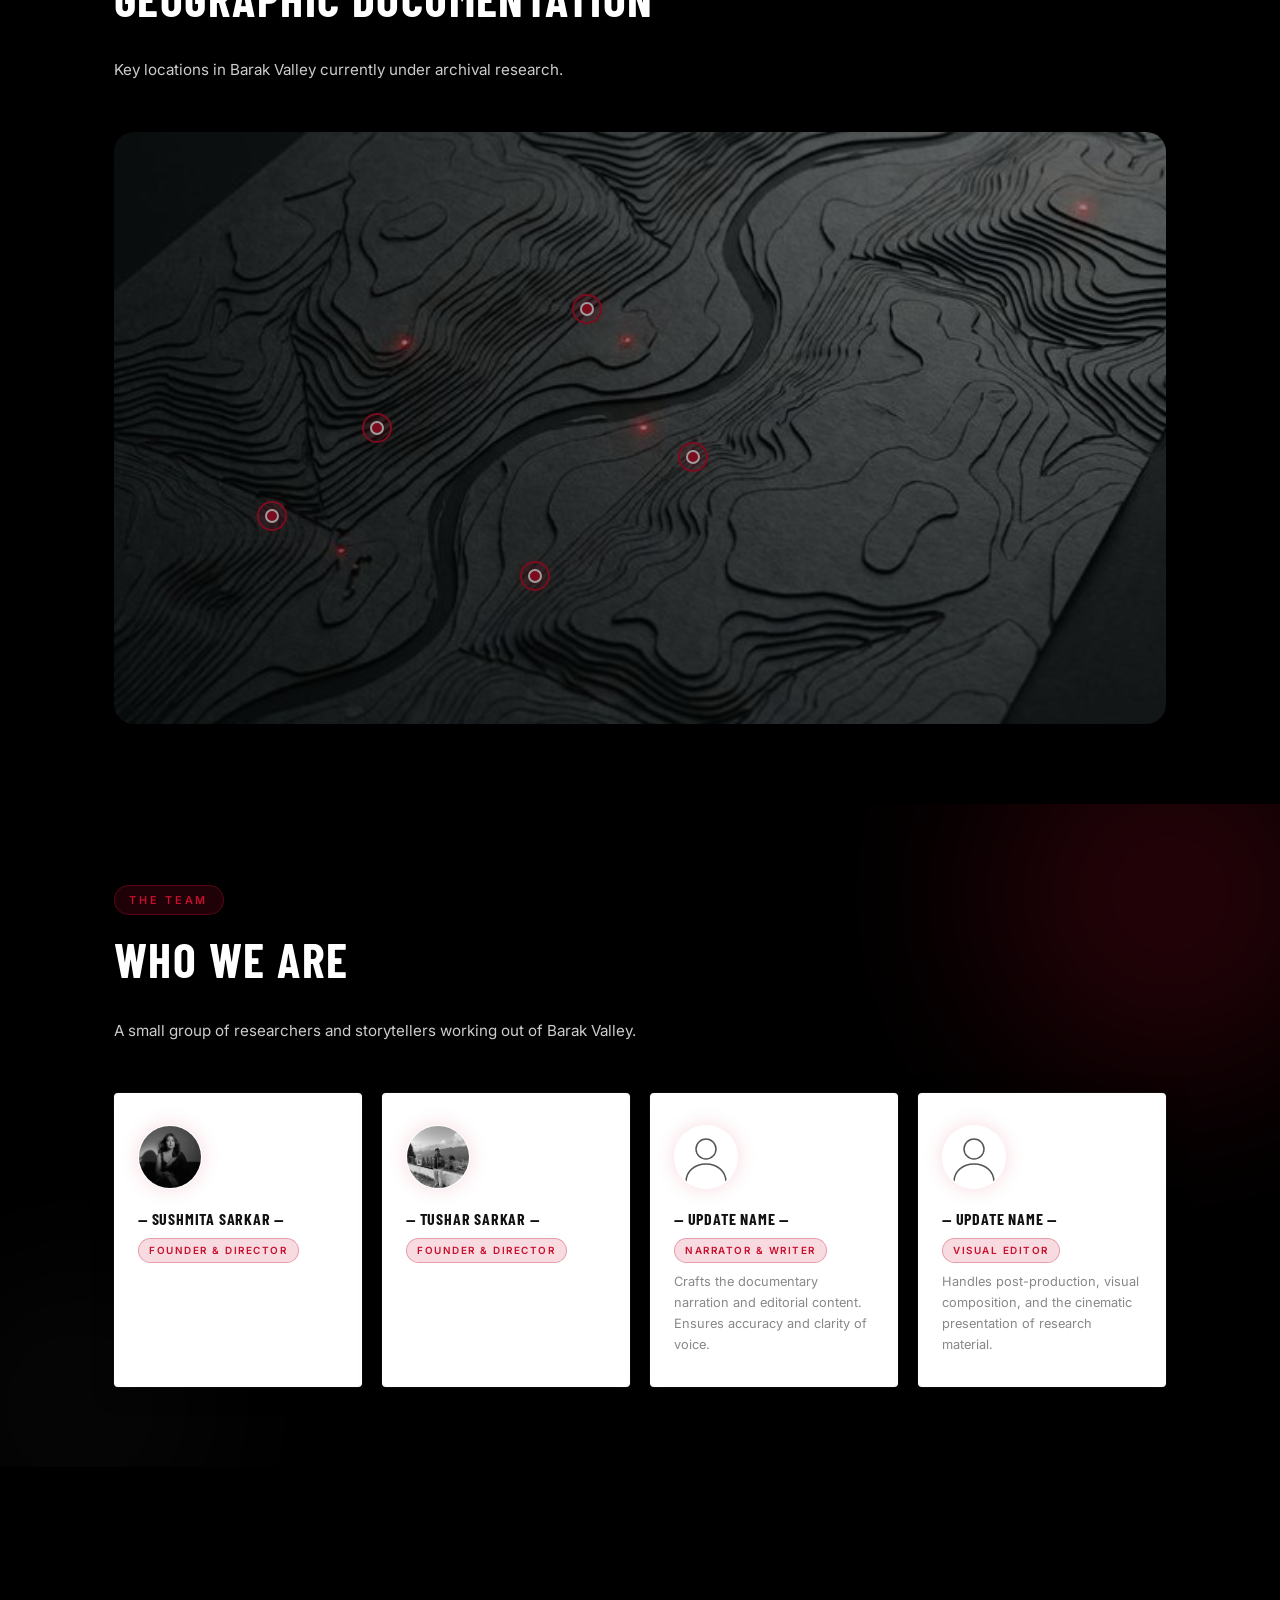
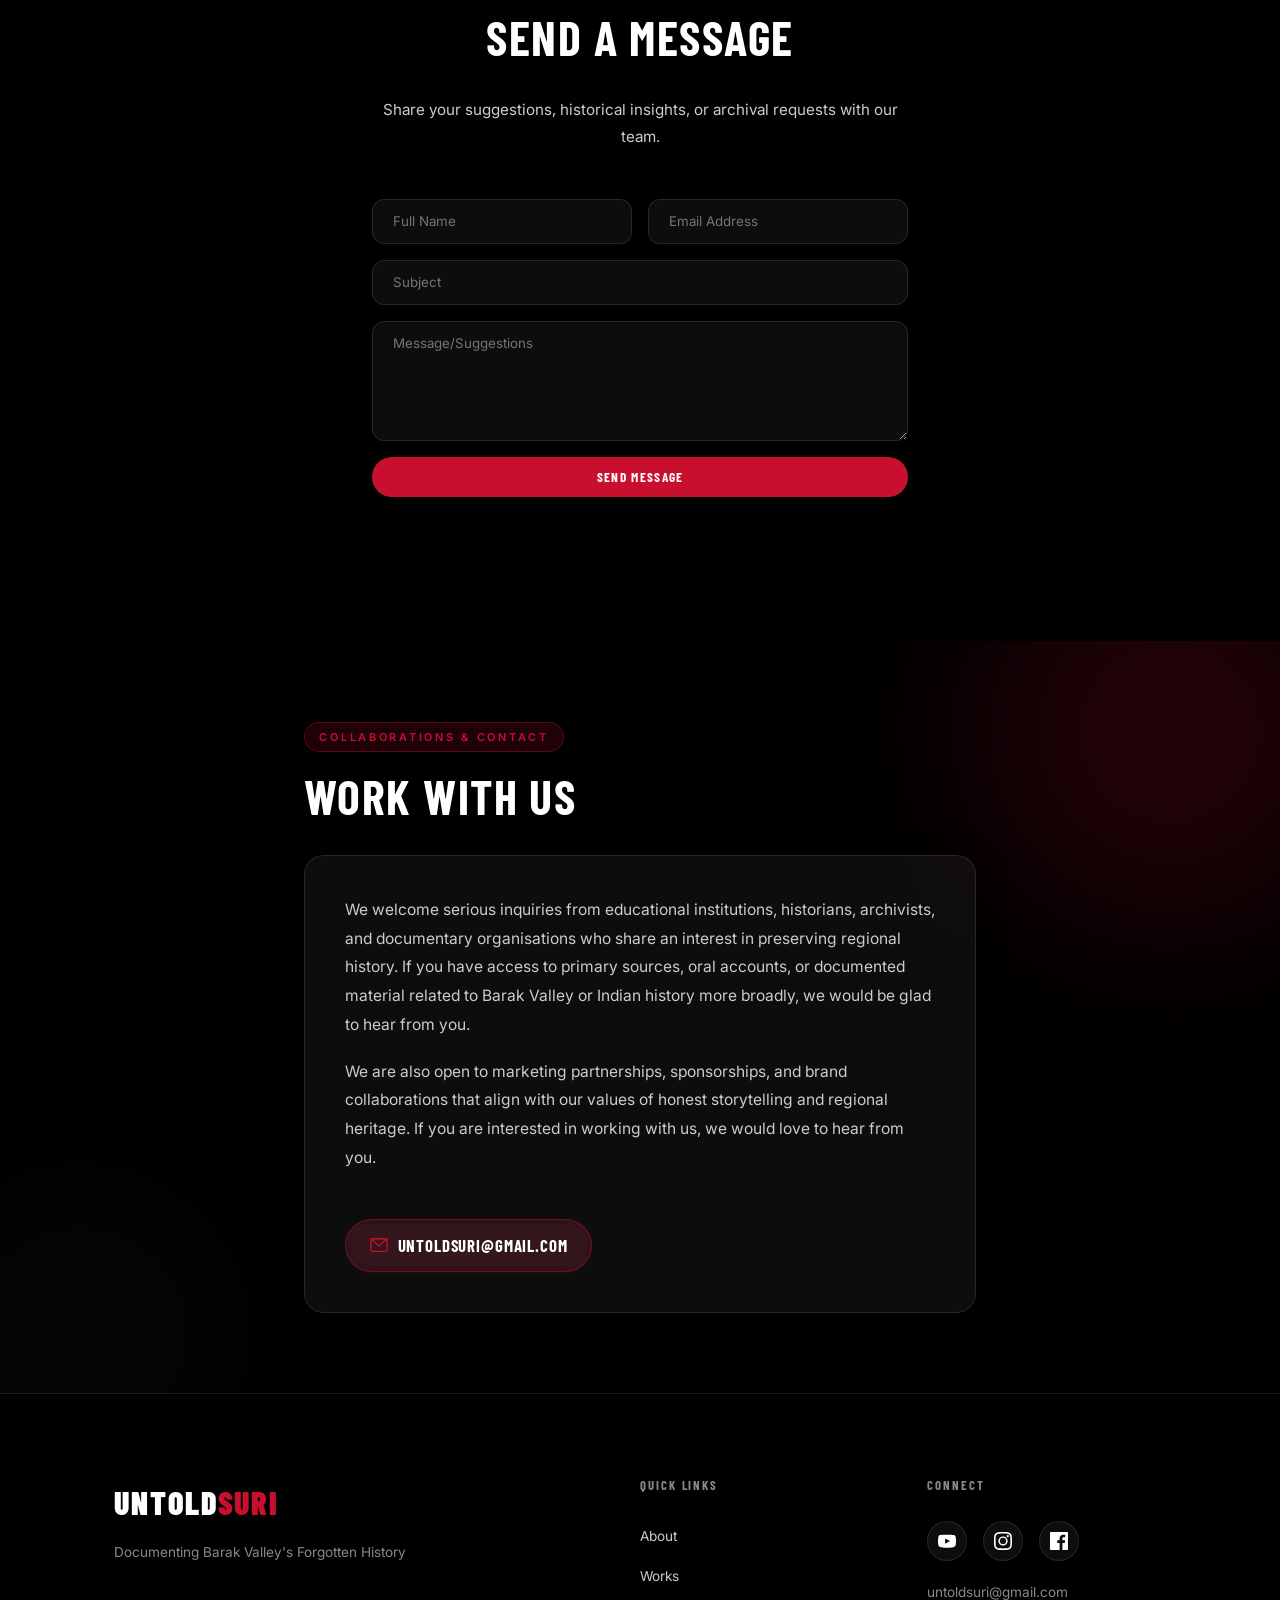
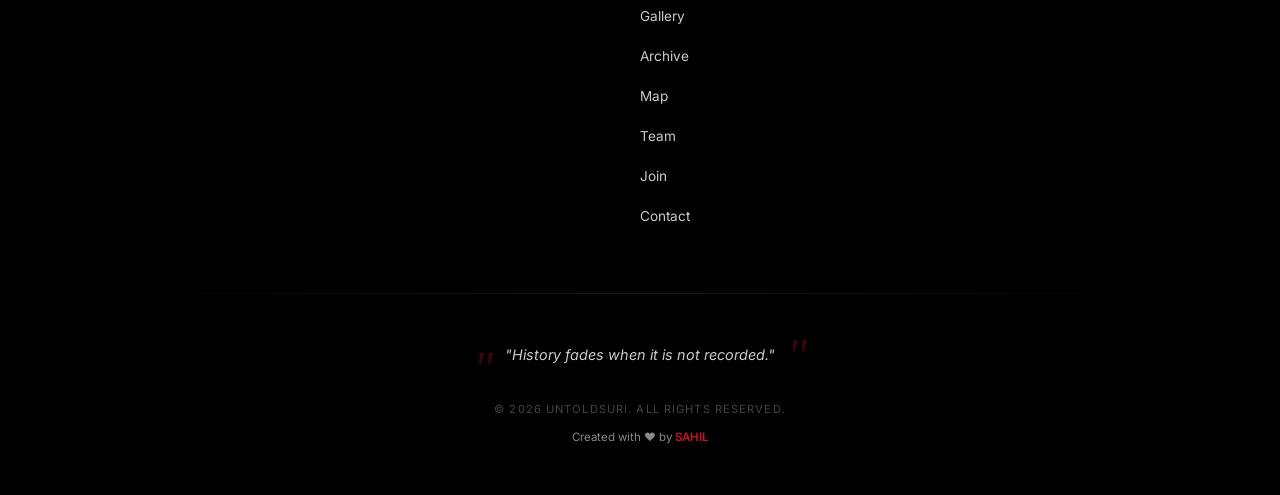
==== commit 9a2a2597: "Feature: Expanded contact form to Name, Email, Subject, Message. Integrated with Google Sheets datab" ====
--- a/index.html
+++ b/index.html
@@ -323,9 +323,16 @@
         <div class="newsletter-glass glass-card">
           <h2 id="news-title" class="section-title"></h2>
           <p id="news-desc" class="section-intro"></p>
-          <form id="newsletter-form" class="newsletter-form" action="https://formspree.io/f/mvzbwvee" method="POST">
-            <input type="email" id="news-email" name="email" required placeholder="">
-            <button type="submit" class="btn-red">Join Archive</button>
+          <form id="newsletter-form" class="newsletter-form"
+            action="https://script.google.com/macros/s/AKfycbwH9adnV1SxTef3M0OZ6lOcLjjOpxrWya7xs2zYZFhbNHzlZDFLjPoPXNz0nPZLW2Xzzw/exec"
+            method="POST">
+            <div class="form-row">
+              <input type="text" id="news-name" name="Name" required placeholder="Full Name">
+              <input type="email" id="news-email" name="Email" required placeholder="Email Address">
+            </div>
+            <input type="text" id="news-subject" name="Subject" required placeholder="Subject">
+            <textarea id="news-message" name="Message" required placeholder="Message/Suggestions" rows="4"></textarea>
+            <button type="submit" class="btn-red">Send Message</button>
           </form>
           <div id="news-status" class="news-status"></div>
         </div>
--- a/assets/css/style.css
+++ b/assets/css/style.css
@@ -1674,18 +1674,49 @@
 
 .newsletter-form {
   display: flex;
-  gap: 0.5rem;
+  flex-direction: column;
+  gap: 1rem;
   margin-top: 2rem;
-}
-
-.newsletter-form input {
-  flex: 1;
+  max-width: 600px;
+  margin-left: auto;
+  margin-right: auto;
+}
+
+.form-row {
+  display: grid;
+  grid-template-columns: 1fr 1fr;
+  gap: 1rem;
+}
+
+.newsletter-form input,
+.newsletter-form textarea {
+  width: 100%;
   background: rgba(255, 255, 255, 0.05);
   border: 1px solid var(--glass-border);
-  border-radius: var(--radius-pill);
-  padding: 0.75rem 1.5rem;
+  border-radius: 12px;
+  padding: 0.85rem 1.25rem;
   color: var(--white);
   font-family: var(--font-body);
+  transition: border-color 0.3s, box-shadow 0.3s;
+}
+
+.newsletter-form textarea {
+  resize: vertical;
+  min-height: 120px;
+}
+
+.newsletter-form input:focus,
+.newsletter-form textarea:focus {
+  outline: none;
+  border-color: var(--red);
+  box-shadow: 0 0 15px var(--red-glow);
+  background: rgba(255, 255, 255, 0.08);
+}
+
+@media (max-width: 600px) {
+  .form-row {
+    grid-template-columns: 1fr;
+  }
 }
 
 .btn-red {
--- a/assets/css/style.css
+++ b/assets/css/style.css
@@ -1674,18 +1674,49 @@
 
 .newsletter-form {
   display: flex;
-  gap: 0.5rem;
+  flex-direction: column;
+  gap: 1rem;
   margin-top: 2rem;
-}
-
-.newsletter-form input {
-  flex: 1;
+  max-width: 600px;
+  margin-left: auto;
+  margin-right: auto;
+}
+
+.form-row {
+  display: grid;
+  grid-template-columns: 1fr 1fr;
+  gap: 1rem;
+}
+
+.newsletter-form input,
+.newsletter-form textarea {
+  width: 100%;
   background: rgba(255, 255, 255, 0.05);
   border: 1px solid var(--glass-border);
-  border-radius: var(--radius-pill);
-  padding: 0.75rem 1.5rem;
+  border-radius: 12px;
+  padding: 0.85rem 1.25rem;
   color: var(--white);
   font-family: var(--font-body);
+  transition: border-color 0.3s, box-shadow 0.3s;
+}
+
+.newsletter-form textarea {
+  resize: vertical;
+  min-height: 120px;
+}
+
+.newsletter-form input:focus,
+.newsletter-form textarea:focus {
+  outline: none;
+  border-color: var(--red);
+  box-shadow: 0 0 15px var(--red-glow);
+  background: rgba(255, 255, 255, 0.08);
+}
+
+@media (max-width: 600px) {
+  .form-row {
+    grid-template-columns: 1fr;
+  }
 }
 
 .btn-red {
